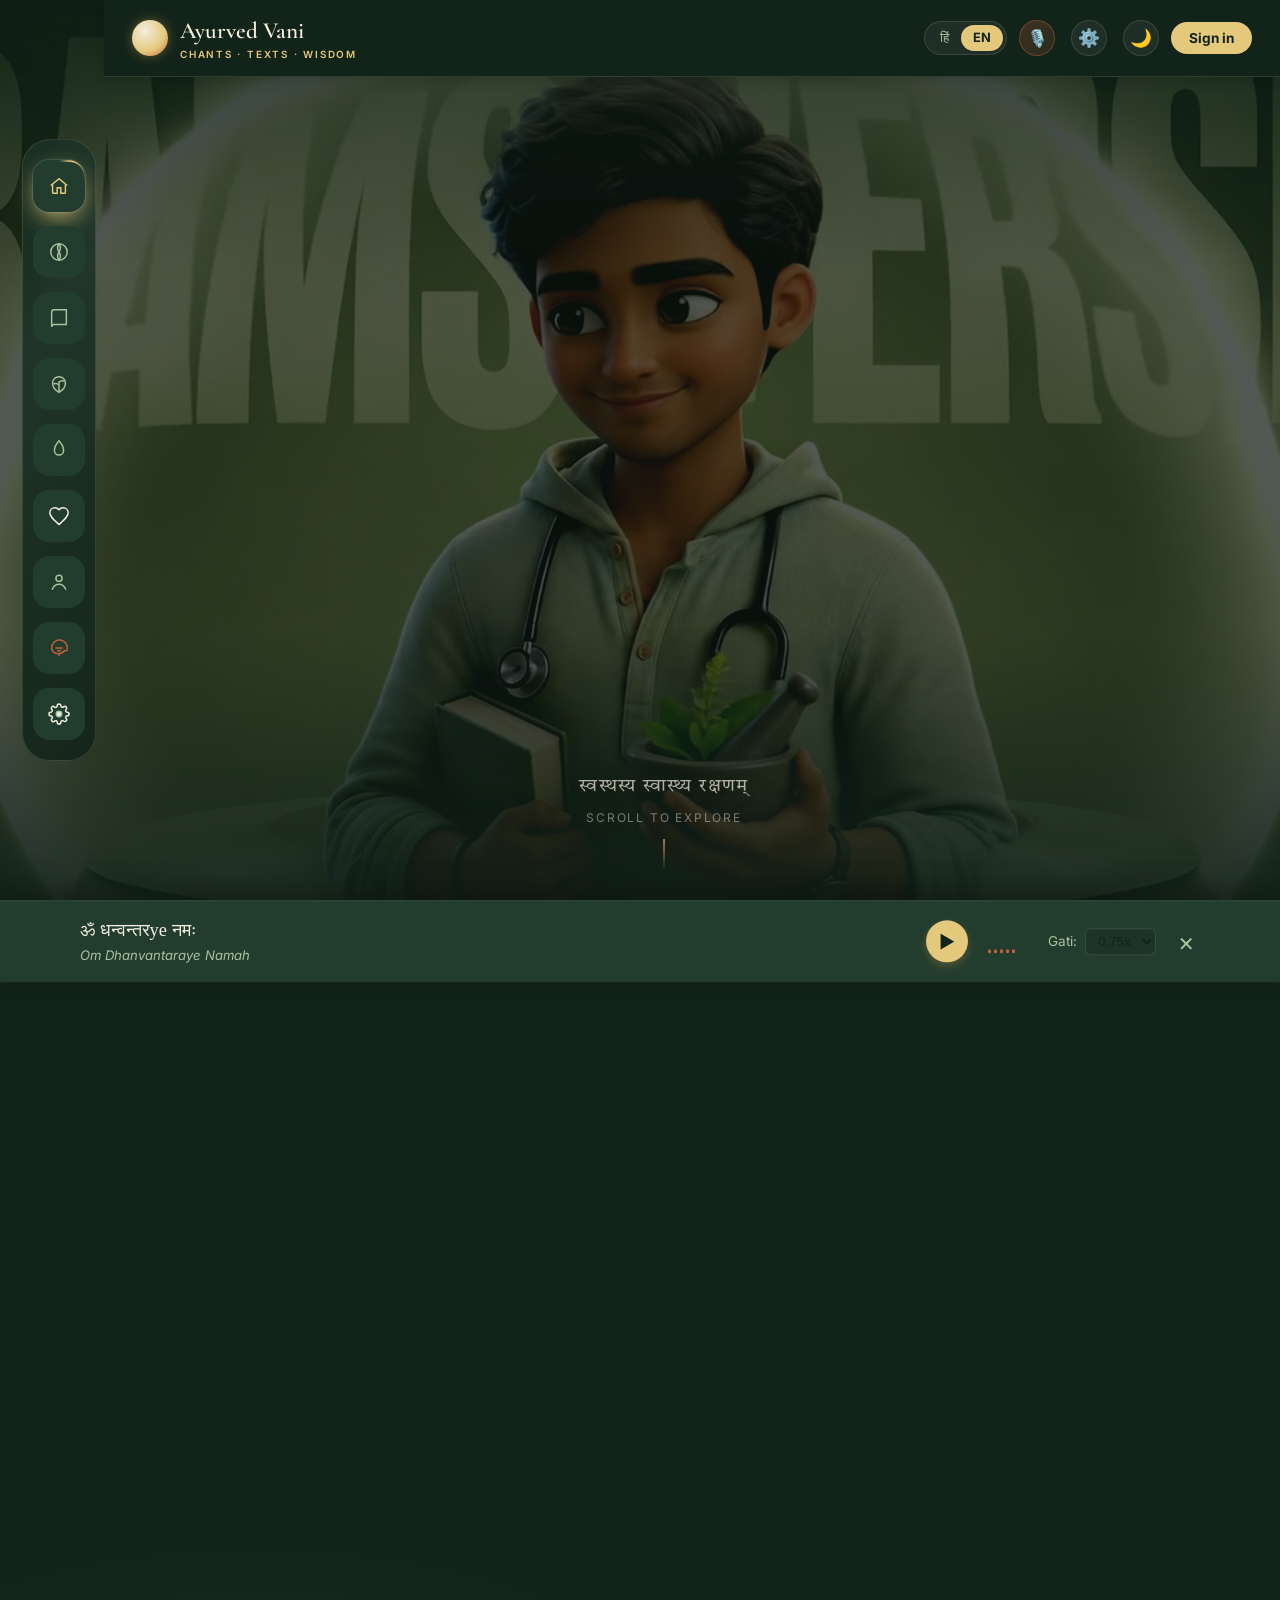
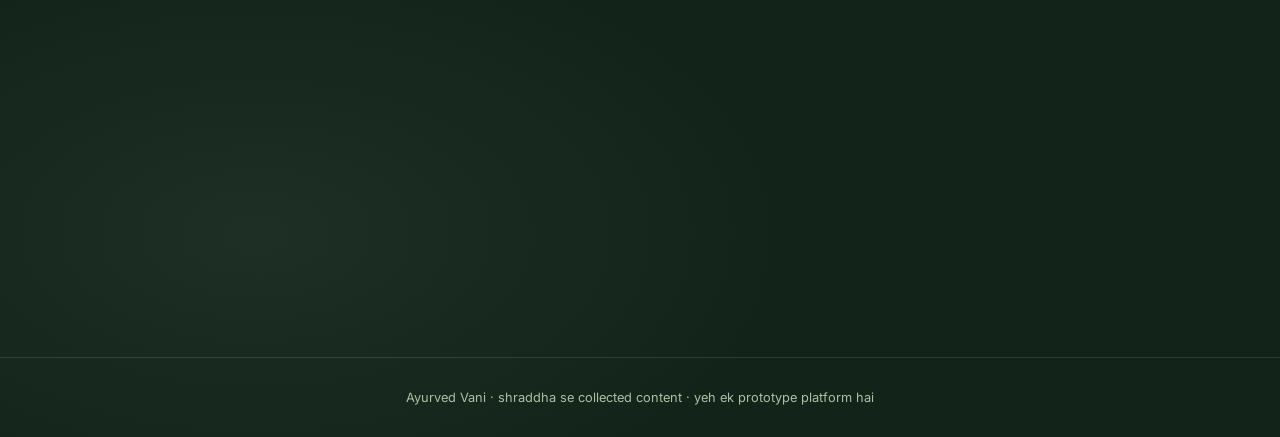
==== index.html @ 20f2101d "fix: bypass Vercel proxy timeout by calling HF Space /recite directly from browser; add empty blob g" ====
<!DOCTYPE html>
<html lang="hi">
<head>
<meta charset="UTF-8">
<meta name="viewport" content="width=device-width, initial-scale=1.0">
<title>आयुर्वेद वाणी | Ayurved Vani</title>
<link rel="manifest" href="/manifest.json">
<meta name="theme-color" content="#0b0f19">
<link rel="apple-touch-icon" href="/icon-192.png">
<link rel="icon" type="image/png" sizes="192x192" href="/icon-192.png">
<link rel="preconnect" href="https://fonts.googleapis.com">
<link href="https://fonts.googleapis.com/css2?family=Cormorant+Garamond:ital,wght@0,400;0,500;0,600;1,400&family=Tiro+Devanagari+Hindi&family=Inter:wght@400;500;600&family=JetBrains+Mono:wght@400;600&family=Fraunces:ital,opsz,wght@0,9..144,400;0,9..144,500;0,9..144,600;0,9..144,700;1,9..144,500&display=swap" rel="stylesheet">
<style>
  /* ---------- Ambient Design System (Forest Dark Mode Default) ---------- */
  :root{
    --ink: #12231a; /* Deep forest pine charcoal */
    --panel: #1c3327; /* Rich dark pine */
    --panel-soft: #223c2e; /* Soft pine panel */
    --gold: #e4c97c; /* Warm brass gold */
    --sage: #a9c2a0; /* Meditative sage grey-green */
    --cream: #f3eedf; /* Warm rice-cream sand */
    --clay: #c1633b; /* Terracotta clay red */
    --line: rgba(243,238,223,0.12); /* Subtle divider line */

    --bg: var(--ink);
    --bg-soft: var(--panel);
    --card: rgba(28, 51, 39, 0.72);
    --card-solid: var(--panel-soft);
    --ink-soft: var(--sage);
    --teal: var(--panel-soft);
    --teal-deep: var(--ink);
    --gold-light: var(--cream);
    --copper: var(--clay);
    --shadow: 0 16px 48px rgba(0,0,0,0.65);
    --glass-bg: rgba(28, 51, 39, 0.5);
    --glass-border: var(--line);
    --accent: var(--clay);
  }

  /* ---------- Serene Light Sand Mode ---------- */
  body.light-mode{
    --ink: #FAF7EE; /* Warm rich sand cream background */
    --panel: #F1ECD9;
    --panel-soft: #E8E2CD;
    --gold: #A37827; /* Antique brass gold accent */
    --sage: #51665D; /* sage grey ink soft */
    --cream: #14241E; /* Deep pine charcoal text */
    --clay: #AB4E34; /* Terracotta copper */
    --line: rgba(163, 120, 39, 0.18);

    --bg: var(--ink);
    --bg-soft: var(--panel);
    --card: rgba(255, 254, 250, 0.88);
    --card-solid: #FFFEFA;
    --ink-soft: var(--sage);
    --teal: #1F4E3D;
    --teal-deep: #0D261E;
    --gold-light: #A37827;
    --copper: #AB4E34;
    --shadow: 0 16px 45px rgba(20,51,42,0.06);
    --glass-bg: rgba(255, 254, 250, 0.75);
    --glass-border: rgba(163, 120, 39, 0.15);
    --accent: var(--clay);
  }

  *{box-sizing:border-box;}
  body, a, button, select, input, textarea, .dock-item, .admin-tab {
    cursor: url("data:image/svg+xml;utf8,<svg xmlns='http://www.w3.org/2000/svg' width='32' height='32' viewBox='0 0 32 32'><path d='M8 16c0 5 4 9 9 9s9-4 9-9H8z' fill='%23e4c97c' stroke='%231c3327' stroke-width='1.5'/><path d='M6 13h22v3H6z' fill='%23c1633b' stroke='%231c3327' stroke-width='1.5'/><path d='M13 25h8v2h-8z' fill='%23c1633b'/><path d='M21 5l-8 11 3 2 8-11z' fill='%23a9c2a0' stroke='%231c3327' stroke-width='1.5'/></svg>") 12 14, auto;
  }
  body{
    margin:0;
    background:
      radial-gradient(1200px 600px at 78% 12%, rgba(228,201,124,0.10), transparent 60%),
      radial-gradient(900px 500px at 20% 90%, rgba(169,194,160,0.08), transparent 60%),
      var(--bg);
    color: var(--cream);
    font-family:'Inter',sans-serif; line-height:1.5;
    transition: background 0.4s ease, color 0.4s ease;
  }
  
  /* Magic reveal cursor trail particles */
  .magic-particle {
    position: fixed;
    pointer-events: none;
    z-index: 99999;
    transform: translate(-50%, -50%);
    animation: magicFade 0.6s cubic-bezier(0.1, 0.8, 0.3, 1) forwards;
  }
  @keyframes magicFade {
    0% {
      transform: translate(-50%, -50%) scale(1) rotate(0deg);
      opacity: 1;
      filter: blur(0px);
    }
    100% {
      transform: translate(calc(-50% + var(--drift-x, 0px)), calc(-50% + var(--drift-y, 0px))) scale(0.1) rotate(180deg);
      opacity: 0;
      filter: blur(1.5px);
    }
  }
  .hin{font-family:'Tiro Devanagari Hindi',sans-serif;}
  .hin-serif{font-family:'Tiro Devanagari Hindi',serif;}
  .hin-calligraphy{font-family:'Tiro Devanagari Hindi',sans-serif; font-weight:normal; letter-spacing:0.02em;}
  .calligraphy-title{font-family:'Cormorant Garamond',serif; letter-spacing:0.04em; text-transform:uppercase;}
  h1,h2,h3,.display{font-family:'Cormorant Garamond',serif; letter-spacing:0.02em;}
  .mono{font-family:'JetBrains Mono',monospace;}
  a{color:inherit; text-decoration:none;}

  /* ============ LEFT DOCK NAV ============ */
  .dock-wrap{
    position:fixed;
    left:0; top:0; bottom:0;
    width:104px;
    display:flex;
    align-items:center;
    z-index:20;
    padding-left:22px;
  }
  .dock{
    display:flex;
    flex-direction:column;
    gap:14px;
    padding:20px 10px;
    background:linear-gradient(180deg, rgba(28,51,39,0.85), rgba(18,35,26,0.85));
    border:1px solid var(--line);
    border-radius:28px;
    backdrop-filter: blur(10px);
    -webkit-backdrop-filter: blur(10px);
  }
  body.light-mode .dock {
    background:linear-gradient(180deg, rgba(241,236,217,0.9), rgba(232,226,205,0.9));
  }
  .dock-item{
    position:relative;
    width:52px;
    height:52px;
    border-radius:16px;
    display:flex;
    align-items:center;
    justify-content:center;
    cursor:pointer;
    transition: transform .35s cubic-bezier(.2,.9,.25,1), width .35s ease;
    transform-origin:left center;
    will-change:transform;
  }
  .dock-item::before{
    content:"";
    position:absolute;
    inset:0;
    border-radius:16px;
    padding:1.5px;
    background: conic-gradient(from var(--angle,0deg), transparent 0%, var(--glow, var(--gold)) 8%, transparent 22%);
    -webkit-mask:
      linear-gradient(#000 0 0) content-box,
      linear-gradient(#000 0 0);
    -webkit-mask-composite: xor;
            mask-composite: exclude;
    opacity:0;
    transition:opacity .3s ease;
    animation: spin 2.6s linear infinite paused;
  }
  .dock-item:hover::before,
  .dock-item.active::before{
    opacity:1;
    animation-play-state:running;
  }
  @keyframes spin{ to { --angle: 360deg; } }
  @property --angle{
    syntax:'<angle>';
    inherits:false;
    initial-value:0deg;
  }

  .dock-item .fill{
    position:absolute; inset:0;
    border-radius:16px;
    background: var(--panel-soft);
    transition: box-shadow .35s ease, background .35s ease;
    z-index:-1;
  }
  .dock-item:hover .fill,
  .dock-item.active .fill{
    background: var(--panel-soft);
    box-shadow: 0 0 0 1px var(--line), 0 8px 24px -6px var(--glow, var(--gold));
  }
  .dock-item svg{
    width:22px; height:22px;
    stroke:var(--sage);
    fill:none;
    stroke-width:1.6;
    transition: stroke .3s ease, transform .3s ease;
    position:relative;
    z-index:1;
  }
  .dock-item:hover svg, .dock-item.active svg{
    stroke:var(--gold);
  }
  .dock-item .tip{
    position:absolute;
    left:70px;
    top:50%;
    transform:translateY(-50%) translateX(-6px);
    background:var(--panel);
    border:1px solid var(--line);
    color:var(--cream);
    font-size:12.5px;
    letter-spacing:.02em;
    padding:6px 12px;
    border-radius:8px;
    white-space:nowrap;
    opacity:0;
    pointer-events:none;
    transition: opacity .25s ease, transform .25s ease;
    font-family:'Inter', sans-serif;
  }
  .dock-item:hover .tip{
    opacity:1;
    transform:translateY(-50%) translateX(0);
  }

  .dock-item{
    transform: scale(var(--scale, 1)) translateX(var(--shift, 0px));
  }
  button{font-family:inherit; cursor:pointer;}

  /* ---------- Preloader Screen ---------- */
  .preloader-overlay {
    position: fixed;
    inset: 0;
    background: #0A0F0D;
    display: flex;
    align-items: center;
    justify-content: center;
    z-index: 9999;
    transition: opacity 0.8s ease-out;
  }
  .preloader-overlay.fade-out {
    opacity: 0;
    pointer-events: none;
  }
  .preloader-content {
    text-align: center;
    color: var(--gold-light);
  }
  .mandala-loader {
    width: 90px;
    height: 90px;
    margin: 0 auto 28px;
    border-radius: 50%;
    border: 2px dashed var(--gold);
    border-top-color: transparent;
    animation: rotateMandala 8s linear infinite;
    position: relative;
    box-shadow: 0 0 25px rgba(197, 152, 65, 0.2);
  }
  .mandala-loader::after {
    content: '';
    position: absolute;
    inset: 12px;
    border-radius: 50%;
    border: 2px dotted var(--copper);
    animation: rotateMandalaReverse 6s linear infinite;
  }
  @keyframes rotateMandala {
    0% { transform: rotate(0deg); }
    100% { transform: rotate(360deg); }
  }
  @keyframes rotateMandalaReverse {
    0% { transform: rotate(360deg); }
    100% { transform: rotate(0deg); }
  }
  .shlok-breathing {
    font-family: 'Noto Serif Devanagari', serif;
    font-size: 1.7rem;
    color: var(--gold-light);
    margin-bottom: 14px;
    animation: breathText 3s ease-in-out infinite;
    text-shadow: 0 0 15px rgba(242, 222, 192, 0.35);
  }
  @keyframes breathText {
    0%, 100% { opacity: 0.35; transform: scale(0.97); }
    50% { opacity: 1; transform: scale(1.03); }
  }
  .preloader-progress {
    font-size: 0.85rem;
    color: var(--ink-soft);
    letter-spacing: 0.08em;
    text-transform: uppercase;
  }

  /* ---------- Header ---------- */
  header{
    position:sticky; top:0; z-index:50;
    background:var(--teal-deep); color:var(--gold-light);
    padding:14px 28px; display:flex; align-items:center; justify-content:space-between;
    box-shadow:0 2px 12px rgba(0,0,0,0.15);
    flex-wrap:wrap; gap:10px;
    border-bottom: 1px solid var(--line);
    backdrop-filter: blur(8px);
    -webkit-backdrop-filter: blur(8px);
    margin-left: 104px;
    transition: margin-left 0.3s ease;
  }
  .logo{display:flex; align-items:center; gap:12px;}
  .logo-mark{
    width:36px; height:36px; border-radius:50%;
    background:radial-gradient(circle at 35% 30%, var(--gold-light), var(--gold) 60%, var(--copper) 100%);
    box-shadow:0 0 12px rgba(197, 152, 65, 0.45);
  }
  .logo-text{font-family:'Cormorant Garamond',serif; font-size:1.45rem; color:#F6EFDD; font-weight:600;}
  .logo-text .sub{display:block; font-size:0.62rem; letter-spacing:0.18em; color:var(--gold); font-family:'Inter',sans-serif; text-transform:uppercase; margin-top:-2px;}
  
  #mainNav{display:none; gap:4px; flex-wrap:wrap;}
  #mainNav button{
    background:transparent; border:none; color:var(--ink-soft); padding:8px 16px;
    border-radius:20px; font-size:0.92rem; font-weight:500; transition:.2s;
  }
  #mainNav button:hover, #mainNav button.active{background:rgba(197, 152, 65, 0.15); color:var(--gold-light);}
  body.light-mode #mainNav button:hover, body.light-mode #mainNav button.active { background: rgba(31, 74, 61, 0.1); color: var(--teal-deep); }
  
  .header-right{display:flex; align-items:center; gap:12px;}
  .lang-toggle{display:flex; background:rgba(255,255,255,0.06); border-radius:20px; padding:3px; border:1px solid var(--line);}
  .lang-toggle button{padding:5px 12px; border-radius:16px; font-size:0.8rem; color:var(--ink-soft); border:none; background:transparent;}
  .lang-toggle button.active{background:var(--gold); color:var(--teal-deep); font-weight:700;}
  
  .theme-btn {
    background: rgba(255,255,255,0.06);
    border: 1px solid var(--line);
    color: var(--gold-light);
    width: 36px;
    height: 36px;
    border-radius: 50%;
    display: flex;
    align-items: center;
    justify-content: center;
    font-size: 1.1rem;
    transition: 0.2s;
  }
  .theme-btn:hover {
    background: rgba(255,255,255,0.12);
    color: #FFF;
  }
  body.light-mode .theme-btn {
    background: rgba(30,43,34,0.06);
    color: var(--teal);
  }
  body.light-mode .theme-btn:hover {
    background: rgba(30,43,34,0.12);
  }
  
  .login-btn{
    background:var(--gold); color:var(--teal-deep); border:none; padding:8px 18px;
    border-radius:20px; font-weight:700; font-size:0.85rem; transition:.2s;
  }
  .login-btn:hover{background:var(--gold-light); transform: translateY(-1px);}

  main{max-width:1120px; margin:0 auto 0 104px; padding:0 24px 80px; position:relative; transition: margin-left 0.3s ease;}
  html{scroll-behavior:smooth;}
  main > section{display:none; opacity:0; transform:translateY(10px); transition:opacity 0.28s ease, transform 0.28s ease;}
  main > section.active{display:block;}
  main > section.active.section-visible{opacity:1; transform:translateY(0);}

  /* ---------- Fixed Full-Page Background Canvas ---------- */
  #bgCanvas {
    position: fixed;
    top: 0;
    left: 0;
    width: 100vw;
    height: 100vh;
    object-fit: cover;
    z-index: -2;
    filter: brightness(0.52) contrast(1.12) saturate(1.05);
    transition: opacity 0.6s ease, filter 0.8s ease;
  }
  #bgCanvas.canvas-b {
    z-index: -3;
  }
  body.light-mode #bgCanvas {
    filter: brightness(0.82) contrast(0.98);
  }
  /* Gradient overlay — dark vignette on top of background */
  #bgGradient {
    position: fixed;
    inset: 0;
    z-index: -1;
    background: linear-gradient(
      to bottom,
      rgba(18, 35, 26, 0.70) 0%,
      rgba(18, 35, 26, 0.45) 30%,
      rgba(18, 35, 26, 0.45) 70%,
      rgba(18, 35, 26, 0.88) 100%
    );
    pointer-events: none;
  }
  /* Legacy heroCanvas inside scroll-track — hidden, replaced by bgCanvas */
  #heroCanvas {
    display: none;
  }
  /* Scroll Track — now a transparent spacer for scroll events only */
  .scroll-track {
    position: relative;
    height: 200vh;
    margin-bottom: 0;
    width: calc(100% + 48px);
    margin-left: -24px;
    overflow: visible;
    pointer-events: none;
  }
  .sticky-container {
    position: sticky;
    top: 0;
    height: calc(100vh - 66px);
    width: 100%;
    display: flex;
    align-items: center;
    justify-content: center;
    overflow: hidden;
    background: transparent;
  }
  body.light-mode #bgGradient {
    background: linear-gradient(
      to bottom,
      rgba(18, 35, 26, 0.45) 0%,
      rgba(18, 35, 26, 0.20) 40%,
      rgba(18, 35, 26, 0.20) 60%,
      rgba(18, 35, 26, 0.55) 100%
    );
  }
  
  .scroll-overlay {
    position: absolute;
    inset: 0;
    display: flex;
    align-items: center;
    justify-content: flex-start;
    padding: 0 8%;
    z-index: 5;
    opacity: 0;
    pointer-events: none;
    transition: opacity 0.5s cubic-bezier(0.25, 1, 0.5, 1), transform 0.6s cubic-bezier(0.25, 1, 0.5, 1);
    transform: translateY(24px);
  }
  .scroll-overlay.active {
    opacity: 1;
    pointer-events: all;
    transform: translateY(0);
  }
  
  .clickable-topic {
    cursor: pointer;
    transition: all 0.2s ease;
  }
  .clickable-topic:hover {
    border-color: var(--gold);
    transform: translateY(-2px);
    box-shadow: var(--shadow);
    background: rgba(185, 134, 46, 0.05);
  }
  
  .overlay-card {
    max-width: 500px;
    background: var(--glass-bg);
    border: 1px solid var(--glass-border);
    backdrop-filter: blur(14px);
    -webkit-backdrop-filter: blur(14px);
    padding: 40px;
    border-radius: 20px;
    box-shadow: var(--shadow);
    color: var(--ink);
  }
  .overlay-card h1 {
    font-size: 2.7rem;
    margin: 8px 0 14px;
    color: var(--gold-light);
    line-height: 1.1;
  }
  body.light-mode .overlay-card h1 {
    color: var(--teal-deep);
  }
  .overlay-card .hindi-line {
    font-family: 'Noto Serif Devanagari', serif;
    font-size: 2.1rem;
    color: var(--copper);
    display: block;
    margin-bottom: 4px;
  }
  .overlay-card p {
    color: var(--ink-soft);
    font-size: 1.02rem;
    line-height: 1.6;
    margin-bottom: 26px;
  }
  .hero-ctas {
    display:flex; gap:12px;
  }

  /* ---------- Ayurvedic Calligraphy Intro Card ---------- */
  .hero-intro-overlay {
    position: absolute;
    inset: 0;
    display: flex;
    align-items: center;
    justify-content: center;
    padding: 24px;
    z-index: 5;
  }
  .hero-intro-card {
    max-width: 600px;
    width: 100%;
    background: var(--glass-bg);
    border: 1px solid var(--line);
    backdrop-filter: blur(20px);
    -webkit-backdrop-filter: blur(20px);
    padding: 45px 30px;
    border-radius: 28px;
    box-shadow: 0 20px 50px rgba(0, 0, 0, 0.45), inset 0 0 20px rgba(212, 175, 55, 0.08), var(--shadow);
    color: var(--ink);
    text-align: center;
    position: relative;
  }
  .hero-intro-card::before {
    content: '';
    position: absolute;
    inset: 8px;
    border: 1px solid rgba(212, 175, 55, 0.28);
    border-radius: 22px;
    pointer-events: none;
  }
  .ornament-divider {
    color: var(--gold);
    font-size: 1.15rem;
    margin: 8px 0;
    letter-spacing: 6px;
    opacity: 0.85;
  }
  
  /* Right Float Overlay Card for Mala */
  #overlay3 {
    justify-content: flex-end;
  }
  .mala-panel {
    width: 100%;
    max-width: 380px;
    background: var(--glass-bg);
    border: 1px solid var(--glass-border);
    backdrop-filter: blur(14px);
    -webkit-backdrop-filter: blur(14px);
    padding: 28px;
    border-radius: 24px;
    box-shadow: var(--shadow);
    display: flex;
    flex-direction: column;
    align-items: center;
  }

  /* ---------- Mala counter (signature element) ---------- */
  .mala-wrap{display:flex; flex-direction:column; align-items:center;}
  .mala-ring{position:relative; width:250px; height:250px; cursor: pointer; transition: transform 0.2s;}
  .mala-ring:active{transform: scale(0.98);}
  .bead{
    position:absolute; width:12px; height:12px; border-radius:50%;
    background:#4A5A4E; top:50%; left:50%;
    box-shadow:inset 0 1px 2px rgba(0,0,0,0.4);
    transform-origin:0 0; transition:background .25s, box-shadow .25s;
  }
  body.light-mode .bead { background: #D8C9A3; }
  .bead.lit{background:var(--gold); box-shadow:0 0 10px 2px rgba(197,152,65,0.75);}
  .bead.guru{width:18px; height:18px; background:var(--copper);}
  
  .mala-center{
    position:absolute; top:50%; left:50%; transform:translate(-50%,-50%);
    text-align:center; width:140px; height: 140px; border-radius: 50%;
    display: flex;
    flex-direction: column;
    align-items: center;
    justify-content: center;
    background: rgba(0,0,0,0.15);
    border: 1px solid var(--line);
    position: relative;
    user-select: none;
  }
  body.light-mode .mala-center { background: rgba(255,255,255,0.25); }
  
  /* Breathing coach visual overlay inside mala center */
  .mala-center::before {
    content: '';
    position: absolute;
    inset: -6px;
    border-radius: 50%;
    border: 1px solid var(--gold);
    opacity: 0.12;
    animation: coachBreath 8s ease-in-out infinite;
    z-index: -1;
  }
  @keyframes coachBreath {
    0%, 100% { transform: scale(1); opacity: 0.12; box-shadow: 0 0 0 0px var(--gold); }
    50% { transform: scale(1.18); opacity: 0.45; box-shadow: 0 0 15px 4px var(--gold); }
  }
  
  .mala-count{font-size:2.4rem; font-weight:700; color:var(--gold-light); line-height: 1.1;}
  body.light-mode .mala-count { color: var(--teal-deep); }
  .mala-label{font-size:0.72rem; color:var(--ink-soft); text-transform:uppercase; letter-spacing:0.1em;}
  .mala-hint{margin-top:14px; font-size:0.85rem; color:var(--ink-soft); text-align:center; max-width: 280px;}
  .mala-reset{margin-top:12px; background:none; border:1px solid var(--line); border-radius:16px; padding:6px 14px; font-size:0.8rem; color:var(--ink-soft); transition: .2s;}
  .mala-reset:hover{background: rgba(255,255,255,0.06); color: var(--ink);}
  body.light-mode .mala-reset:hover { background: rgba(30,43,34,0.06); }

  /* ---------- Home Page Bottom Content ---------- */
  .home-bottom-content {
    max-width: 1072px;
    margin: 0 auto;
    padding-bottom: 40px;
  }

  /* ---------- Sections Header & Toolbars ---------- */
  .section-head{margin:56px 0 24px; display:flex; align-items:baseline; justify-content:space-between; flex-wrap:wrap; gap:10px;}
  .section-head h2{font-size:1.9rem; color:var(--gold-light); margin:0;}
  body.light-mode .section-head h2 { color: var(--teal-deep); }
  .section-head .count{font-family:'JetBrains Mono',monospace; font-size:0.85rem; color:var(--copper);}

  .toolbar{display:flex; gap:10px; flex-wrap:wrap; margin-bottom:22px; align-items:center;}
  .toolbar input[type=text]{
    flex:1; min-width:200px; padding:12px 16px; border-radius:8px; border:1.5px solid var(--line);
    background:var(--card-solid); font-size:0.95rem; color:var(--cream);
  }
  .chip{padding:7px 16px; border-radius:16px; border:1.5px solid var(--line); background:var(--card-solid); font-size:0.82rem; color:var(--ink-soft); transition: .2s;}
  .chip:hover{border-color: var(--gold);}
  .chip.active{background:var(--teal); color:#F6EFDD; border-color:var(--teal);}

  /* ---------- Grid & Cards ---------- */
  .grid{display:grid; grid-template-columns:repeat(auto-fill, minmax(300px,1fr)); gap:20px;}
  .card{
    background:var(--card); border-radius:14px; padding:24px; border:1px solid var(--line);
    box-shadow:var(--shadow); position:relative; display:flex; flex-direction:column; gap:12px;
    transition: transform 0.25s, box-shadow 0.25s;
    backdrop-filter: blur(8px);
    -webkit-backdrop-filter: blur(8px);
  }
  .card:hover{
    transform: translateY(-4px);
    box-shadow: 0 16px 35px rgba(0,0,0,0.3);
  }
  body.light-mode .card:hover { box-shadow: var(--shadow); }
  
  .card .cat{font-size:0.68rem; text-transform:uppercase; letter-spacing:0.1em; color:var(--copper); font-weight:600;}
  .card .sanskrit{font-family:'Noto Serif Devanagari',serif; font-size:1.28rem; color:var(--gold-light); line-height:1.5;}
  body.light-mode .card .sanskrit { color: var(--teal-deep); }
  .card .translit{font-style:italic; color:var(--ink-soft); font-size:0.88rem;}
  .card .meaning{font-size:0.9rem; color:var(--cream); border-top:1px dashed var(--line); padding-top:10px; margin-top:4px;}
  .card .book-title{font-size:1.18rem; font-weight:700; color:var(--gold-light); font-family:'Fraunces',serif;}
  body.light-mode .card .book-title { color: var(--teal-deep); }
  .card .book-meta{font-size:0.78rem; color:var(--copper); font-weight:600;}
  .card .book-desc{font-size:0.88rem; color:var(--ink-soft);}
  
  .btn-primary, .btn-ghost{padding:12px 22px; border-radius:8px; font-weight:600; font-size:0.95rem; border:1.5px solid var(--teal); transition: .2s;}
  .btn-primary{background:var(--teal); color:#F6EFDD; }
  .btn-primary:hover{background:var(--teal-deep); transform: translateY(-1px);}
  .btn-ghost{background:transparent; color:var(--gold-light); border-color: var(--gold);}
  body.light-mode .btn-ghost { color: var(--teal); border-color: var(--teal); }
  .btn-ghost:hover{background:rgba(197,152,65,0.08); transform: translateY(-1px);}

  .fav-btn{
    position:absolute; top:18px; right:18px; background:none; border:none; font-size:1.25rem;
    color:var(--line); transition:.2s; cursor: pointer;
  }
  .fav-btn:hover { transform: scale(1.15); }
  .fav-btn.saved{color:var(--copper);}
  .play-btn{
    background:var(--teal); color:#F6EFDD; border:none; padding:8px 18px; border-radius:16px;
    font-size:0.82rem; font-weight:600; display:inline-flex; align-items:center; gap:6px;
    transition: .2s;
  }
  .play-btn:hover{background:var(--teal-deep); transform: translateY(-1px);}
  .play-btn.playing{background:var(--copper);}
  .tts-note{font-size:0.7rem; color:var(--ink-soft); font-style:italic; margin-top:2px;}

  /* ---------- About ---------- */
  .about-wrap{
    display:flex; gap:36px; align-items:flex-start; background:var(--card); border-radius:18px;
    padding:44px; border:1px solid var(--line); box-shadow:var(--shadow); margin-top:20px; flex-wrap:wrap;
    backdrop-filter: blur(8px);
    -webkit-backdrop-filter: blur(8px);
  }
  .about-avatar{
    width:110px; height:110px; border-radius:50%; flex-shrink:0;
    object-fit: cover;
    box-shadow:0 0 20px rgba(197,152,65,0.35);
  }
  .about-info{flex:1; min-width:240px;}
  .about-info h2{margin:0 0 4px; font-size:1.9rem; color:var(--gold-light);}
  body.light-mode .about-info h2 { color: var(--teal-deep); }
  .about-role{color:var(--copper); font-weight:600; font-size:0.9rem; margin-bottom:16px;}
  .about-bio{color:var(--ink-soft); font-size:0.98rem; line-height:1.7; max-width:560px;}
  .about-insta{
    display:inline-flex; align-items:center; gap:8px; margin-top:20px; padding:10px 22px;
    background:var(--teal); color:#F6EFDD; border-radius:24px; font-weight:600; font-size:0.92rem;
    transition:.2s;
  }
  .about-insta:hover{background:var(--teal-deep); transform: translateY(-1px);}
  .insta-icon{font-size:1.05rem;}
  .empty-state{padding:60px 20px; text-align:center; color:var(--ink-soft);}
  .empty-state .big{font-size:2.4rem; display:block; margin-bottom:8px;}

  /* ---------- Modal ---------- */
  .modal-overlay{
    position:fixed; inset:0; background:rgba(6, 10, 8, 0.7); display:none;
    align-items:center; justify-content:center; z-index:100; padding:20px;
    backdrop-filter: blur(4px);
  }
  .modal-overlay.show{display:flex;}
  .modal{
    background:var(--card-solid); border-radius:16px; padding:32px; width:100%; max-width:400px;
    box-shadow:0 20px 60px rgba(0,0,0,0.55);
    border: 1px solid var(--line);
    position:relative;
  }
  .modal h3{margin-top:0; color:var(--gold-light); font-size: 1.4rem;}
  body.light-mode .modal h3 { color: var(--teal-deep); }
  .modal label{display:block; font-size:0.8rem; color:var(--ink-soft); margin:14px 0 6px; font-weight:600;}
  .modal input{
    width:100%; padding:11px 14px; border-radius:8px; border:1.5px solid var(--line);
    font-size:0.95rem; background: var(--bg-soft); color: var(--ink);
  }
  .modal-actions{display:flex; gap:10px; margin-top:22px;}
  .modal-actions button{flex:1; padding:12px; border-radius:8px; border:none; font-weight:600;}
  .modal-close{position:absolute; top:14px; right:18px; background:none; border:none; font-size:1.3rem; color:var(--ink-soft);}
  .muted-note{font-size:0.75rem; color:var(--ink-soft); margin-top:16px; line-height:1.5;}

  /* ---------- Admin Panel ---------- */
  .admin-tab-bar {
    display: flex; gap: 6px; margin-bottom: 28px;
    background: var(--card); padding: 6px; border-radius: 14px;
    border: 1px solid var(--line);
  }
  .admin-tab {
    flex: 1; padding: 10px 8px; border: none; border-radius: 10px;
    background: transparent; color: var(--ink-soft); font-size: 0.85rem;
    font-weight: 600; cursor: pointer; transition: all 0.2s ease;
    display: flex; align-items: center; justify-content: center; gap: 6px;
  }
  .admin-tab.active {
    background: linear-gradient(135deg, var(--teal), var(--teal-deep));
    color: var(--gold); box-shadow: 0 4px 12px rgba(0,0,0,0.2);
  }
  .admin-tab:hover:not(.active) { background: var(--bg-soft); color: var(--ink); }
  .admin-panel { display: none; }
  .admin-panel.active { display: block; animation: fadeSlideUp 0.3s ease; }
  .admin-form {
    background: var(--card); border-radius: 16px; padding: 28px;
    border: 1px solid var(--line); margin-bottom: 24px;
    box-shadow: 0 4px 20px rgba(0,0,0,0.15);
  }
  .admin-form h3 { margin-top:0; color:var(--gold-light); font-size:1.1rem; }
  body.light-mode .admin-form h3 { color: var(--teal-deep); }
  .admin-form .row { display:grid; grid-template-columns:1fr 1fr; gap:14px; }
  .admin-form label {
    font-size:0.78rem; color:var(--ink-soft); font-weight:600;
    display:block; margin:12px 0 5px; letter-spacing:0.04em; text-transform:uppercase;
  }
  .admin-form input, .admin-form textarea, .admin-form select {
    width:100%; padding:11px 14px; border-radius:10px; border:1.5px solid var(--line);
    font-size:0.9rem; font-family:inherit; background:var(--bg-soft); color:var(--cream);
    transition: border-color 0.2s, box-shadow 0.2s;
  }
  .admin-form input:focus, .admin-form textarea:focus, .admin-form select:focus {
    border-color: var(--gold); outline:none;
    box-shadow: 0 0 0 3px rgba(228,201,124,0.15);
  }
  .admin-form .file-drop {
    border: 2px dashed var(--line); border-radius: 12px; padding: 24px;
    text-align: center; cursor: pointer; transition: all 0.2s;
    color: var(--ink-soft); font-size: 0.88rem; background: rgba(0,0,0,0.04);
  }
  .admin-form .file-drop:hover, .admin-form .file-drop.drag-over {
    border-color: var(--gold); background: rgba(228,201,124,0.06); color: var(--gold);
  }
  .admin-form .file-drop .file-icon { font-size: 2rem; margin-bottom: 8px; }
  .upload-progress {
    height: 4px; background: var(--line); border-radius: 4px; margin-top: 10px; overflow: hidden; display:none;
  }
  .upload-progress-bar {
    height: 100%; width: 0%; background: linear-gradient(90deg, var(--sage), var(--gold));
    border-radius: 4px; transition: width 0.3s ease;
  }
  .admin-list-item {
    display:flex; align-items:center; padding:14px 18px;
    border:1px solid var(--line); border-radius:12px;
    margin-bottom:10px; background:var(--card);
    gap: 12px; transition: box-shadow 0.2s;
  }
  .admin-list-item:hover { box-shadow: 0 4px 16px rgba(0,0,0,0.2); }
  .admin-list-item .item-info { flex: 1; min-width: 0; }
  .admin-list-item .item-title { font-weight: 600; font-size: 0.92rem; color: var(--ink); }
  .admin-list-item .item-meta { font-size: 0.78rem; color: var(--ink-soft); margin-top: 2px; }
  .admin-list-item .item-actions { display:flex; gap:8px; flex-shrink:0; }
  .edit-btn {
    background: rgba(169,194,160,0.15); border: 1px solid var(--sage);
    color: var(--sage); font-size: 0.78rem; font-weight: 600;
    padding: 5px 12px; border-radius: 7px; cursor: pointer; transition: all 0.15s;
  }
  .edit-btn:hover { background: var(--sage); color: var(--teal-deep); }
  .del-btn {
    background: rgba(193,99,59,0.12); border: 1px solid rgba(193,99,59,0.3);
    color: var(--copper); font-size: 0.78rem; font-weight: 600;
    padding: 5px 12px; border-radius: 7px; cursor: pointer; transition: all 0.15s;
  }
  .del-btn:hover { background: var(--copper); color: #fff; }
  .save-btn {
    background: linear-gradient(135deg, var(--teal), var(--teal-deep));
    color: var(--gold); border: none; padding: 12px 26px;
    border-radius: 10px; font-weight: 700; margin-top: 18px;
    cursor: pointer; font-size: 0.92rem; letter-spacing: 0.03em;
    transition: transform 0.2s, box-shadow 0.2s;
    box-shadow: 0 4px 14px rgba(0,0,0,0.25);
  }
  .save-btn:hover { transform: translateY(-2px); box-shadow: 0 8px 20px rgba(0,0,0,0.3); }
  .cancel-btn {
    background: transparent; border: 1.5px solid var(--line);
    color: var(--ink-soft); padding: 12px 20px; border-radius: 10px;
    font-weight: 600; margin-top: 18px; margin-left: 10px;
    cursor: pointer; font-size: 0.88rem; transition: all 0.2s;
  }
  .cancel-btn:hover { border-color: var(--copper); color: var(--copper); }
  .tag-role { font-size:0.7rem; background:var(--gold); color:var(--teal-deep); padding:3px 10px; border-radius:10px; font-weight:700; margin-left:8px; }
  /* Scroll nav advance indicator -- inert now (auto-advance-to-next-page on
     scroll was disabled), forced hidden rather than deleted to avoid touching
     unrelated markup/JS that references these ids. */
  .scroll-next-hint { display: none !important; }
  .scroll-next-hint .hint-label {
    font-size: 0.65rem; letter-spacing: 0.14em; text-transform: uppercase;
    color: rgba(243,238,223,0.55);
  }
  .scroll-next-hint .hint-arrow {
    width: 32px; height: 32px; border-radius: 50%;
    background: rgba(228,201,124,0.18); border: 1px solid rgba(228,201,124,0.35);
    display: flex; align-items: center; justify-content: center;
    color: var(--gold); font-size: 0.9rem;
    animation: scrollBounce 1.4s ease-in-out infinite;
  }
  /* Scroll-reveal motion: replaces the old forced next-page scroll. Cards and
     content gently fade + rise into place as they enter the viewport while
     scrolling down the same page. Respects prefers-reduced-motion. */
  .scroll-reveal {
    opacity: 0;
    transform: translateY(28px);
    transition: opacity 0.7s cubic-bezier(0.16,1,0.3,1), transform 0.7s cubic-bezier(0.16,1,0.3,1);
  }
  .scroll-reveal-in {
    opacity: 1;
    transform: translateY(0);
  }
  @media (prefers-reduced-motion: reduce) {
    .scroll-reveal { opacity: 1; transform: none; transition: none; }
  }
  @keyframes scrollBounce {
    0%, 100% { transform: translateY(0); }
    50% { transform: translateY(5px); }
  }

  .profile-pill{display:flex; align-items:center; gap:8px; background:rgba(197,152,65,0.15); padding:6px 14px; border-radius:20px; font-size:0.85rem; color:var(--gold-light);}
  body.light-mode .profile-pill { background: rgba(31, 74, 61, 0.1); color: var(--teal-deep); }
  
  .toast{
    position:fixed; bottom:24px; left:50%; transform:translateX(-50%);
    background:var(--teal-deep); color:var(--gold-light); padding:12px 22px; border-radius:10px;
    font-size:0.88rem; box-shadow:0 8px 24px rgba(0,0,0,0.45); z-index:2000; opacity:0; transition:.3s;
    border: 1px solid var(--gold);
  }
  .toast.show{opacity:1;}
  footer{text-align:center; padding:30px; color:var(--ink-soft); font-size:0.8rem; border-top:1px solid var(--line);}

  /* ---------- Sticky Bottom Player Bar ---------- */
  .bottom-player-bar {
    position: fixed;
    bottom: 0;
    left: 0;
    right: 0;
    background: var(--card-solid);
    border-top: 1px solid var(--line);
    box-shadow: 0 -8px 30px rgba(0,0,0,0.3);
    padding: 16px 32px;
    z-index: 1000;
    transform: translateY(100%);
    transition: transform 0.4s cubic-bezier(0.16, 1, 0.3, 1);
  }
  .bottom-player-bar.show {
    transform: translateY(0);
  }
  .player-content {
    max-width: 1120px;
    margin: 0 auto;
    display: flex;
    align-items: center;
    justify-content: space-between;
    flex-wrap: wrap;
    gap: 16px;
  }
  .player-info {
    flex: 1;
    min-width: 200px;
  }
  .player-sanskrit {
    font-family: 'Noto Serif Devanagari', serif;
    font-size: 1.15rem;
    color: var(--gold-light);
    margin-bottom: 2px;
  }
  body.light-mode .player-sanskrit {
    color: var(--teal-deep);
  }
  .player-translit {
    font-size: 0.82rem;
    color: var(--ink-soft);
    font-style: italic;
  }
  .player-controls {
    display: flex;
    align-items: center;
    gap: 20px;
  }
  .player-btn-main {
    background: var(--gold);
    color: var(--teal-deep);
    border: none;
    width: 42px;
    height: 42px;
    border-radius: 50%;
    font-size: 1.1rem;
    display: flex;
    align-items: center;
    justify-content: center;
    box-shadow: 0 4px 10px rgba(197, 152, 65, 0.3);
    transition: transform 0.2s;
    cursor: pointer;
  }
  .player-btn-main:hover {
    transform: scale(1.08);
  }
  .player-close-btn {
    background: none;
    border: none;
    font-size: 1.6rem;
    color: var(--ink-soft);
    cursor: pointer;
  }
  .wave-visualizer {
    display: flex;
    align-items: flex-end;
    gap: 3px;
    height: 24px;
    width: 40px;
  }
  .wave-visualizer span {
    width: 3px;
    height: 4px;
    background: var(--copper);
    border-radius: 2px;
    animation: waveBounce 0.8s ease-in-out infinite alternate;
    animation-play-state: paused;
  }
  .wave-visualizer.playing span {
    animation-play-state: running;
  }
  .wave-visualizer span:nth-child(2) { animation-delay: 0.15s; }
  .wave-visualizer span:nth-child(3) { animation-delay: 0.3s; }
  .wave-visualizer span:nth-child(4) { animation-delay: 0.1s; }
  .wave-visualizer span:nth-child(5) { animation-delay: 0.2s; }
  
  @keyframes waveBounce {
    0% { height: 4px; }
    100% { height: 22px; }
  }
  .speed-selector {
    display: flex;
    align-items: center;
    gap: 8px;
    font-size: 0.85rem;
    color: var(--ink-soft);
  }
  .speed-selector select {
    background: var(--bg-soft);
    border: 1px solid var(--line);
    color: var(--ink);
    padding: 4px 8px;
    border-radius: 6px;
  }

  /* ---------- Shloka Search & Recitation Player ---------- */
  .shloka-search-section {
    padding: 52px 28px 40px;
    max-width: 820px;
    margin: 0 auto;
  }
  .shloka-search-section .section-eyebrow {
    font-size: 0.75rem;
    font-weight: 700;
    letter-spacing: 0.18em;
    text-transform: uppercase;
    color: var(--gold);
    margin-bottom: 10px;
  }
  .shloka-search-section h2 {
    font-family: 'Fraunces', serif;
    font-size: 2rem;
    margin: 0 0 6px;
    color: var(--gold-light);
    line-height: 1.2;
  }
  .shloka-search-section .subtitle {
    font-size: 0.9rem;
    color: var(--ink-soft);
    margin-bottom: 28px;
    line-height: 1.5;
  }
  .home-search-wrap {
    position: relative;
    margin-bottom: 0;
  }
  .home-search-input {
    width: 100%;
    padding: 18px 56px 18px 22px;
    border-radius: 14px;
    border: 1.5px solid rgba(228, 201, 124, 0.45);
    background: rgba(28, 51, 39, 0.7);
    color: #f3eedf;
    font-size: 1.05rem;
    font-family: inherit;
    outline: none;
    transition: border-color 0.25s, box-shadow 0.25s, background 0.25s;
    box-shadow: 0 4px 20px rgba(0,0,0,0.25);
    backdrop-filter: blur(12px);
    -webkit-backdrop-filter: blur(12px);
  }
  .home-search-input::placeholder {
    color: rgba(243, 238, 223, 0.55);
  }
  body.light-mode .home-search-input {
    background: rgba(255,254,250,0.88);
    color: #14241E;
    border-color: rgba(163,120,39,0.4);
  }
  body.light-mode .home-search-input::placeholder {
    color: rgba(20,36,30,0.45);
  }
  .home-search-input:focus {
    border-color: var(--gold);
    background: rgba(28, 51, 39, 0.85);
    box-shadow: 0 0 0 3px rgba(228,201,124,0.18), 0 4px 24px rgba(0,0,0,0.2);
  }
  .home-search-icon {
    position: absolute;
    right: 18px;
    top: 50%;
    transform: translateY(-50%);
    font-size: 1.2rem;
    pointer-events: none;
    opacity: 0.5;
  }
  .home-search-dropdown {
    display: none;
    position: absolute;
    left: 0; right: 0;
    top: calc(100% + 8px);
    background: var(--card-solid);
    border: 1px solid var(--line);
    border-radius: 12px;
    box-shadow: 0 12px 40px rgba(0,0,0,0.25);
    z-index: 200;
    overflow: hidden;
    max-height: 280px;
    overflow-y: auto;
  }
  .home-search-dropdown-item {
    padding: 12px 18px;
    cursor: pointer;
    border-bottom: 1px solid var(--line);
    transition: background 0.15s;
    display: flex;
    align-items: center;
    gap: 12px;
  }
  .home-search-dropdown-item:hover { background: rgba(197,152,65,0.08); }
  .home-search-dropdown-item:last-child { border-bottom: none; }
  .home-sdi-icon { font-size: 1.4rem; line-height: 1; }
  .home-sdi-text strong { display: block; font-size: 0.9rem; color: var(--ink); }
  .home-sdi-text span { font-size: 0.75rem; color: var(--ink-soft); }
  .home-sdi-has-audio {
    margin-left: auto;
    font-size: 0.7rem;
    font-weight: 700;
    letter-spacing: 0.08em;
    text-transform: uppercase;
    background: rgba(54,124,89,0.18);
    color: var(--teal);
    padding: 3px 8px;
    border-radius: 20px;
    border: 1px solid rgba(54,124,89,0.3);
    flex-shrink: 0;
  }
  /* Shloka Recitation Player Card */
  .shloka-player-card {
    display: none;
    margin-top: 20px;
    background: var(--card);
    border: 1px solid var(--line);
    border-radius: 16px;
    overflow: hidden;
    animation: fadeSlideUp 0.3s ease;
    backdrop-filter: blur(12px);
  }
  @keyframes fadeSlideUp {
    from { opacity: 0; transform: translateY(12px); }
    to   { opacity: 1; transform: translateY(0); }
  }
  @keyframes spin {
    from { transform: rotate(0deg); }
    to   { transform: rotate(360deg); }
  }
  .spc-header {
    background: linear-gradient(135deg, rgba(197,152,65,0.12), rgba(54,124,89,0.08));
    border-bottom: 1px solid var(--line);
    padding: 18px 22px;
    display: flex;
    align-items: center;
    gap: 14px;
  }
  .spc-icon { font-size: 2rem; line-height: 1; }
  .spc-meta { flex: 1; min-width: 0; }
  .spc-meta .spc-cat {
    font-size: 0.7rem; font-weight: 700; letter-spacing: 0.12em;
    text-transform: uppercase; color: var(--gold); margin-bottom: 4px;
  }
  .spc-meta .spc-sanskrit {
    font-family: 'Noto Serif Devanagari', serif;
    font-size: 1.3rem; color: var(--gold-light); line-height: 1.35;
    margin-bottom: 3px;
  }
  .spc-meta .spc-translit {
    font-size: 0.82rem; color: var(--ink-soft); line-height: 1.4;
  }
  .spc-body { padding: 18px 22px; }
  .spc-meaning {
    font-size: 0.9rem; color: var(--ink-soft); line-height: 1.6;
    margin-bottom: 18px;
    padding: 12px 14px;
    background: rgba(255,255,255,0.02);
    border-radius: 8px;
    border-left: 3px solid var(--gold);
  }
  /* Waveform animation bars */
  .spc-waveform {
    display: flex;
    align-items: center;
    gap: 3px;
    height: 32px;
    margin: 0 0 16px;
  }
  .spc-waveform .bar {
    width: 4px;
    border-radius: 2px;
    background: var(--gold);
    opacity: 0.4;
    transition: height 0.2s ease;
  }
  .spc-waveform.playing .bar {
    opacity: 1;
    animation: waveBarAnim 0.8s ease-in-out infinite alternate;
  }
  .spc-waveform.playing .bar:nth-child(1) { animation-delay: 0s; }
  .spc-waveform.playing .bar:nth-child(2) { animation-delay: 0.1s; }
  .spc-waveform.playing .bar:nth-child(3) { animation-delay: 0.2s; }
  .spc-waveform.playing .bar:nth-child(4) { animation-delay: 0.07s; }
  .spc-waveform.playing .bar:nth-child(5) { animation-delay: 0.15s; }
  .spc-waveform.playing .bar:nth-child(6) { animation-delay: 0.05s; }
  .spc-waveform.playing .bar:nth-child(7) { animation-delay: 0.25s; }
  .spc-waveform.playing .bar:nth-child(8) { animation-delay: 0.18s; }
  .spc-waveform.playing .bar:nth-child(9) { animation-delay: 0.3s; }
  .spc-waveform.playing .bar:nth-child(10) { animation-delay: 0.12s; }
  @keyframes waveBarAnim {
    from { height: 4px; }
    to { height: 28px; }
  }
  .spc-controls {
    display: flex;
    align-items: center;
    gap: 10px;
    flex-wrap: wrap;
  }
  .spc-play-btn {
    display: inline-flex;
    align-items: center;
    gap: 8px;
    padding: 9px 20px;
    border-radius: 20px;
    border: none;
    background: var(--gold);
    color: #111;
    font-weight: 700;
    font-size: 0.85rem;
    cursor: pointer;
    transition: transform 0.15s, box-shadow 0.15s;
    box-shadow: 0 4px 16px rgba(197,152,65,0.35);
  }
  .spc-play-btn:hover { transform: scale(1.04); box-shadow: 0 6px 20px rgba(197,152,65,0.5); }
  .spc-play-btn:active { transform: scale(0.97); }
  .spc-upload-label {
    display: inline-flex;
    align-items: center;
    gap: 6px;
    padding: 8px 16px;
    border-radius: 20px;
    border: 1.5px dashed var(--line);
    font-size: 0.8rem;
    color: var(--ink-soft);
    cursor: pointer;
    transition: border-color 0.2s, color 0.2s;
    background: transparent;
    font-family: inherit;
  }
  .spc-upload-label:hover { border-color: var(--gold); color: var(--gold); }
  .spc-upload-label input { display: none; }
  .spc-timer {
    font-size: 0.8rem;
    color: var(--ink-soft);
    font-family: 'JetBrains Mono', monospace;
    margin-left: auto;
  }
  .spc-audio-badge {
    display: none;
    font-size: 0.72rem;
    font-weight: 700;
    letter-spacing: 0.08em;
    text-transform: uppercase;
    background: rgba(54,124,89,0.2);
    color: #5dba8a;
    padding: 4px 10px;
    border-radius: 20px;
    border: 1px solid rgba(54,124,89,0.35);
  }

  .search-row {
    display: flex;
    gap: 12px;
  }
  .custom-chant-actions {
    display: flex;
    justify-content: space-between;
    align-items: center;
    flex-wrap: wrap;
    gap: 12px;
  }

  @media(max-width:880px){
    /* Layout & Main Containers */
    .dock-wrap { display: none; }
    main { padding: 0 12px 90px; margin-left: 0; }
    header { margin-left: 0 !important; }
    .scroll-track { height: calc(100vh - 60px); width: calc(100% + 24px); margin-left: -12px; }
    .scroll-overlay { padding: 0 12px; justify-content: center; }
    #overlay3 { justify-content: center; }
    .hero-intro-overlay {
      flex-direction: column-reverse !important;
      text-align: center !important;
      padding: 20px 16px !important;
      gap: 20px !important;
      justify-content: center !important;
    }
    .hero-copy {
      text-align: center !important;
      max-width: 100% !important;
    }
    .hero-copy .eyebrow {
      justify-content: center !important;
    }
    .hero-copy .actions {
      justify-content: center !important;
    }
    .ornament {
      width: 50vw !important;
      height: 50vw !important;
    }
    
    /* Typography & Core components */
    .overlay-card { max-width: 100%; padding: 22px 18px; border-radius: 16px; }
    .overlay-card h1 { font-size: 1.8rem; margin: 4px 0 10px; }
    .overlay-card .hindi-line { font-size: 1.45rem; }
    .overlay-card p { font-size: 0.92rem; margin-bottom: 18px; }
    
    /* Mala panel & forms */
    .mala-panel { max-width: 100%; padding: 20px 16px; }
    .admin-form .row{ grid-template-columns: 1fr; }
    .admin-form { padding: 16px; }
    
    /* Cards visual spacing */
    .card { padding: 16px; gap: 8px; border-radius: 12px; }
    .card .sanskrit { font-size: 1.15rem; }
    .card .meaning { font-size: 0.85rem; padding-top: 8px; }
    
    /* Grid gap adjustment */
    .grid { gap: 16px; }
    
    /* Search blocks responsiveness */
    .shloka-search-section { padding: 24px 12px 20px; }
    .shloka-search-section h2 { font-size: 1.45rem; }
    .shloka-search-section .subtitle { font-size: 0.82rem; margin-bottom: 18px; }
    .search-row { flex-direction: column; gap: 8px; }
    .search-row button { width: 100%; text-align: center; }
    
    .custom-chant-actions {
      flex-direction: column;
      align-items: stretch;
      gap: 10px;
    }
    .custom-chant-actions button,
    .custom-chant-actions select,
    .custom-chant-actions label {
      width: 100% !important;
      box-sizing: border-box;
      justify-content: center;
      text-align: center;
    }
    
    /* Table font adjustments */
    table { font-size: 0.85rem !important; }
    table td { padding: 6px 0 !important; }

    /* Sanskrit Text Display Card */
    #localVerseSanskrit { font-size: 1.22rem !important; line-height: 1.5 !important; }

    /* Modals layout optimization */
    .modal { padding: 20px; max-width: 94%; }
    .modal h3 { font-size: 1.2rem; }
    .modal-actions { margin-top: 16px; gap: 8px; }
    
    /* Header optimization for mobile flow */
    header {
      display: grid !important;
      grid-template-columns: 1fr auto !important;
      grid-template-areas: 
        "logo right"
        "navigation navigation" !important;
      padding: 10px 16px !important;
      gap: 10px 0 !important;
    }
    .logo { grid-area: logo; }
    .header-right { grid-area: right; justify-self: end; gap: 8px !important; }
    #mainNav {
      grid-area: navigation;
      display: flex !important;
      gap: 6px !important;
      flex-wrap: nowrap !important;
      overflow-x: auto !important;
      padding-bottom: 2px !important;
      margin: 0 -16px !important;
      padding: 0 16px !important;
      scrollbar-width: none !important;
      -webkit-overflow-scrolling: touch !important;
    }
    #mainNav::-webkit-scrollbar {
      display: none !important;
    }
    #mainNav button {
      flex-shrink: 0 !important;
      padding: 5px 12px !important;
      font-size: 0.8rem !important;
    }
    
    /* Compact Sticky Bottom Player Bar */
    .bottom-player-bar { 
      padding: 8px 12px; 
    }
    .player-content { 
      display: flex !important;
      flex-wrap: nowrap !important;
      justify-content: space-between !important; 
      align-items: center !important; 
      gap: 10px !important;
      text-align: left !important;
    }
    .player-info {
      flex: 1;
      min-width: 0;
    }
    .player-sanskrit {
      font-size: 0.9rem !important;
      white-space: nowrap;
      overflow: hidden;
      text-overflow: ellipsis;
    }
    .player-translit {
      font-size: 0.7rem !important;
      white-space: nowrap;
      overflow: hidden;
      text-overflow: ellipsis;
    }
    .player-controls {
      display: flex !important;
      align-items: center !important;
      gap: 8px !important;
    }
    .player-btn-main {
      width: 32px !important;
      height: 32px !important;
      font-size: 0.85rem !important;
      box-shadow: 0 2px 6px rgba(197, 152, 65, 0.25) !important;
    }
    .wave-visualizer {
      display: none !important;
    }
    .speed-selector {
      font-size: 0.72rem !important;
    }
    .speed-selector label {
      display: none;
    }
    .speed-selector select {
      padding: 2px 4px !important;
      font-size: 0.72rem !important;
      border-radius: 4px !important;
    }
    .player-close-btn {
      font-size: 1.2rem !important;
      padding: 0 4px !important;
    }
  }
</style>
<link rel="stylesheet" href="/dravya_guna_styles.css">
<link rel="stylesheet" href="/dravya_guna_filters_styles.css">
<script defer src="/dravyaguna.js"></script>
</head>
<body>

<!-- Fixed full-page background canvas (scroll-animated) -->
<canvas id="bgCanvas"></canvas>
<!-- Gradient overlay for depth and legibility -->
<div id="bgGradient"></div>

<!-- Ambient Preloader -->
<div class="preloader-overlay" id="preloader">
  <div class="preloader-content">
    <div class="mandala-loader"></div>
    <div class="shlok-breathing">स्वस्थस्य स्वास्थ्य रक्षणम्</div>
    <div class="preloader-progress" id="preloadProgress">Loading sacred visuals... 0%</div>
  </div>
</div>

  <!-- LEFT DOCK NAVIGATION -->
  <nav class="dock-wrap">
    <div class="dock" id="dock">
      <div class="dock-item active" style="--glow:var(--gold)" data-label="Home" data-view="home" onclick="showView('home')">
        <div class="fill"></div>
        <svg viewBox="0 0 24 24"><path d="M3 11.5 12 4l9 7.5"/><path d="M5 10v9a1 1 0 0 0 1 1h4v-6h4v6h4a1 1 0 0 0 1-1v-9"/></svg>
        <span class="tip">Home</span>
      </div>
      <div class="dock-item" style="--glow:var(--sage)" data-label="Shlokas" data-view="chants" onclick="showView('chants')">
        <div class="fill"></div>
        <svg viewBox="0 0 24 24"><path d="M12 3c-2 3-2 6 0 9-2 3-2 6 0 9"/><path d="M12 3c2 3 2 6 0 9 2 3 2 6 0 9"/><circle cx="12" cy="12" r="9"/></svg>
        <span class="tip">Shloka Recitation</span>
      </div>
      <div class="dock-item" style="--glow:var(--copper)" data-label="Samhita" data-view="books" onclick="showView('books')">
        <div class="fill"></div>
        <svg viewBox="0 0 24 24"><path d="M4 5.5A2.5 2.5 0 0 1 6.5 3H20v16H6.5A2.5 2.5 0 0 0 4 21.5"/><path d="M4 5.5v16"/></svg>
        <span class="tip">Books & Samhitas</span>
      </div>
      <div class="dock-item" style="--glow:var(--sage)" data-label="Dravya" data-view="dravyaguna" onclick="showView('dravyaguna')">
        <div class="fill"></div>
        <svg viewBox="0 0 24 24"><path d="M12 21c-4-2-7-6-7-10a7 7 0 0 1 14 0c0 4-3 8-7 10Z"/><path d="M12 21V9"/><path d="M12 13c-2-2-4-2-6-1"/><path d="M12 10c2-2 4-2 6-1"/></svg>
        <span class="tip">Dravya Guna</span>
      </div>
      <div class="dock-item" style="--glow:var(--gold)" data-label="Finder" data-view="gemini-search" onclick="showView('gemini-search')">
        <div class="fill"></div>
        <svg viewBox="0 0 24 24"><path d="M12 2c3 3.5 5 7 5 10.5A5 5 0 0 1 7 12.5C7 9 9 5.5 12 2Z"/></svg>
        <span class="tip">Caraka Finder</span>
      </div>
      <div class="dock-item" style="--glow:var(--sage)" data-label="Favorites" data-view="favorites" onclick="showView('favorites')">
        <div class="fill"></div>
        <svg viewBox="0 0 24 24"><path d="M12 21.35l-1.45-1.32C5.4 15.36 2 12.28 2 8.5 2 5.42 4.42 3 7.5 3c1.74 0 3.41.81 4.5 2.09C13.09 3.81 14.76 3 16.5 3 19.58 3 22 5.42 22 8.5c0 3.78-3.4 6.86-8.55 11.54L12 21.35z" fill="none" stroke="currentColor" stroke-width="1.6"/></svg>
        <span class="tip">Favorites</span>
      </div>
      <div class="dock-item" style="--glow:var(--gold)" data-label="About" data-view="about" onclick="showView('about')">
        <div class="fill"></div>
        <svg viewBox="0 0 24 24"><circle cx="12" cy="8" r="3.4"/><path d="M4.5 20.5c1.5-4 4.2-6 7.5-6s6 2 7.5 6"/></svg>
        <span class="tip">About Us</span>
      </div>
      <!-- Recitation Studio dock button -->
      <div class="dock-item" style="--glow:#c1633b" data-label="Recite" onclick="openRecitationStudio()" title="Sanskrit Recitation Studio">
        <div class="fill"></div>
        <svg viewBox="0 0 24 24" style="stroke:var(--copper); fill:none;">
          <path d="M12 3a9 9 0 0 1 9 9v1a2 2 0 0 1-2 2h-1.26A8 8 0 0 1 4 13.5V12a9 9 0 0 1 9-9z" stroke-width="1.5"/>
          <path d="M8 12h8M10 15h4" stroke-width="1.5"/>
          <path d="M12 21v-3" stroke-width="1.5"/>
        </svg>
        <span class="tip">Sanskrit Studio</span>
      </div>
      <div class="dock-item" style="--glow:var(--gold)" data-label="Admin" data-view="admin" onclick="showView('admin')">
        <div class="fill"></div>
        <svg viewBox="0 0 24 24"><path d="M12 15a3 3 0 1 0 0-6 3 3 0 0 0 0 6Z" fill="currentColor"/><path d="M19.4 15a1.65 1.65 0 0 0 .33 1.82l.06.06a2 2 0 1 1-2.83 2.83l-.06-.06a1.65 1.65 0 0 0-1.82-.33 1.65 1.65 0 0 0-1 1.51V21a2 2 0 0 1-4 0v-.09A1.65 1.65 0 0 0 9 19.4a1.65 1.65 0 0 0-1.82.33l-.06.06a2 2 0 1 1-2.83-2.83l.06-.06a1.65 1.65 0 0 0 .33-1.82 1.65 1.65 0 0 0-1.51-1H3a2 2 0 0 1 0-4h.09A1.65 1.65 0 0 0 4.6 9a1.65 1.65 0 0 0-.33-1.82l-.06-.06a2 2 0 1 1 2.83-2.83l.06.06a1.65 1.65 0 0 0 1.82.33H9a1.65 1.65 0 0 0 1-1.51V3a2 2 0 0 1 4 0v.09a1.65 1.65 0 0 0 1 1.51 1.65 1.65 0 0 0 1.82-.33l.06-.06a2 2 0 1 1 2.83 2.83l-.06.06a1.65 1.65 0 0 0-.33 1.82V9a1.65 1.65 0 0 0 1.51 1H21a2 2 0 0 1 0 4h-.09a1.65 1.65 0 0 0-1.51 1Z" stroke="currentColor" fill="none" stroke-width="1.6"/></svg>
        <span class="tip">Admin Panel</span>
      </div>
    </div>
  </nav>

<header>
  <div class="logo">
    <div class="logo-mark"></div>
    <div class="logo-text">Ayurved Vani<span class="sub">chants · texts · wisdom</span></div>
  </div>
  <nav id="mainNav"></nav>
  <div class="header-right">
    <button class="theme-btn" id="pwaInstallBtn" onclick="triggerPwaInstall()" aria-label="Install App" style="display:none; margin-right: 4px; background:var(--gold); color:var(--teal-deep);" title="Install Ayurvani as an app">
      <span style="font-size:0.85rem; font-weight:600; padding:0 4px;">⬇ Install App</span>
    </button>
    <div class="lang-toggle" id="langToggle">
      <button data-lang="hi">हिं</button>
      <button data-lang="en" class="active">EN</button>
    </div>
    <!-- Recitation Studio quick-launch in header -->
    <button class="theme-btn" id="vagStudioHeaderBtn" onclick="openRecitationStudio()" aria-label="Sanskrit Recitation Studio"
      title="Sanskrit Recitation Studio"
      style="margin-right:4px; background:linear-gradient(135deg,rgba(193,99,59,0.25),rgba(193,99,59,0.12)); border-color:rgba(193,99,59,0.4); font-size:1.05rem;">
      🎙️
    </button>
    <button class="theme-btn" id="serverSettingsBtn" onclick="openServerSettingsModal()" aria-label="Audio Server Settings" style="margin-right: 4px;">
      <span class="theme-icon">⚙️</span>
    </button>
    <button class="theme-btn" id="themeToggleBtn" onclick="toggleTheme()" aria-label="Toggle Theme">
      <span class="theme-icon">🌙</span>
    </button>
    <div id="authArea"></div>
  </div>
</header>

<main>

  <section id="view-home" class="active section-visible">
    
    <!-- Dynamic Hero Container (scroll spacer — canvas is global fixed) -->
    <div class="scroll-track" id="homeScrollTrack">
      <div class="sticky-container">
        <!-- canvas is now a fixed full-page element outside this tree -->
        <!-- PAGE 1: Scroll hint only — pure background -->
        <div id="homePageOne" style="position:absolute; inset:0; z-index:5; display:flex; flex-direction:column; align-items:center; justify-content:flex-end; padding-bottom:40px; pointer-events:none; transition: opacity 0.5s ease;">
          <div style="display:flex; flex-direction:column; align-items:center; gap:8px; animation: fadeSlideUp 1.2s ease-out 0.5s both;">
            <span style="font-family:'Tiro Devanagari Hindi',serif; font-size:1.1rem; color:rgba(243,238,223,0.7); letter-spacing:0.08em;">स्वस्थस्य स्वास्थ्य रक्षणम्</span>
            <span style="font-size:0.75rem; color:rgba(243,238,223,0.45); letter-spacing:0.15em; text-transform:uppercase;">Scroll to explore</span>
            <div style="width:1.5px; height:32px; background:linear-gradient(to bottom, rgba(228,201,124,0.6), transparent); margin-top:4px;"></div>
          </div>
        </div>

        <!-- PAGE 2: Intro copy — fades in at 50%+ scroll -->
        <div id="homePageTwo" style="position:absolute; inset:0; z-index:6; display:flex; align-items:center; padding: 0 min(8vw,80px); opacity:0; transform:translateY(30px); transition: opacity 0.6s cubic-bezier(0.25,1,0.5,1), transform 0.7s cubic-bezier(0.25,1,0.5,1); pointer-events:none;">
          <div style="max-width:640px;">
            <div style="display:flex; align-items:center; gap:10px; color:var(--sage); font-size:13px; letter-spacing:0.14em; text-transform:uppercase; margin-bottom:22px;">
              <span style="width:26px; height:1px; background:var(--sage); display:inline-block;"></span>
              Shloka · Samhita · Sadhana
            </div>
            <h1 style="font-family:'Cormorant Garamond',serif; font-weight:500; font-size:clamp(38px,5.5vw,72px); line-height:1.05; color:#f3eedf; margin:0; text-shadow:0 2px 20px rgba(0,0,0,0.6);">
              The <span style="color:var(--gold); font-family:'Tiro Devanagari Hindi',serif;">वाणी</span><br>of ancient healing
            </h1>
            <p style="font-family:'Cormorant Garamond',serif; font-style:italic; font-size:22px; color:var(--sage); margin:18px 0 0;">read aloud, understood anew</p>
            <p style="margin:20px 0 0; font-size:15.5px; line-height:1.75; color:rgba(243,238,223,0.75); max-width:480px; text-shadow:0 1px 8px rgba(0,0,0,0.5);">
              Search shlokas from the Caraka Samhita, hear them chanted with correct svara, and build a daily practice — all in one calm, considered space.
            </p>
            <div style="margin-top:34px; display:flex; gap:16px; flex-wrap:wrap;">
              <button onclick="showView('chants')" style="background:var(--gold); color:var(--teal-deep); border:none; padding:14px 28px; border-radius:12px; font-weight:700; font-size:14.5px; cursor:pointer; pointer-events:all; transition:transform .25s ease, box-shadow .25s ease;">Begin reading →</button>
              <button onclick="showView('chants')" style="color:#f3eedf; font-size:14.5px; border:1.5px solid rgba(243,238,223,0.35); padding:14px 22px; border-radius:12px; background:rgba(28,51,39,0.45); cursor:pointer; pointer-events:all; backdrop-filter:blur(8px); transition:border-color .25s;">Listen to a shloka</button>
            </div>
          </div>
        </div>

      </div>
    </div>

  </section>

  <section id="view-chants">
    <!-- Home Bottom Content: Shloka Search & Recitation Player -->
    <div class="home-bottom-content" id="homeBottomContent" style="display: block; margin-top: 0; padding-top: 0;">

      <!-- Shloka Search Section -->
      <div class="shloka-search-section">
        <div class="section-eyebrow">🎙️ Shloka Recitation</div>
        <h2>Apna Shloka Dhundein, Sunein</h2>
        <p class="subtitle">Koi bhi shloka search karein — naam, category ya Sanskrit text se. Select karte hi audio recitation automatically chalegi.</p>

        <div class="lang-toggle" style="margin-bottom: 22px; display: inline-flex; width: auto; background: rgba(255,255,255,0.03); border-radius: 20px; padding: 3px; border: 1px solid var(--line);">
          <button id="tabSearchChants" class="active" onclick="switchShlokaTab('search')" style="padding: 6px 18px; border-radius: 16px; font-size: 0.82rem; border: none; background: var(--gold); color: var(--teal-deep); font-weight: 700;">🔍 Search Shlokas</button>
          <button id="tabCustomChants" onclick="switchShlokaTab('custom')" style="padding: 6px 18px; border-radius: 16px; font-size: 0.82rem; border: none; background: transparent; color: var(--ink-soft);">✍️ Custom Recite</button>
        </div>

        <div id="shlokaSearchTabContent">
          <div class="home-search-wrap">
            <input
              type="text"
              id="homeShlokaSearch"
              class="home-search-input"
              placeholder="e.g. Dhanvantari, Om Namah Shivaya, Healing..."
              oninput="homeShlokaSearchFilter()"
              onfocus="homeShlokaSearchFilter()"
              autocomplete="off"
            >
            <span class="home-search-icon">🔍</span>
            <div id="homeShlokaDropdown" class="home-search-dropdown"></div>
          </div>
        </div>

        <div id="shlokaCustomTabContent" style="display:none; flex-direction: column; gap: 14px; background: var(--card); border: 1px solid var(--line); padding: 24px; border-radius: 16px; backdrop-filter: blur(8px); margin-bottom: 14px;">
          <!-- Open full studio button -->
          <div style="text-align:right; margin-bottom:-4px;">
            <button onclick="openRecitationStudio(document.getElementById('customShlokaText').value, document.getElementById('customShlokaMeter').value)" 
              style="background:linear-gradient(135deg,rgba(193,99,59,0.2),rgba(193,99,59,0.08));border:1.5px solid rgba(193,99,59,0.35);color:var(--copper);padding:5px 14px;border-radius:20px;font-size:0.78rem;font-weight:600;cursor:pointer;transition:background 0.2s;" 
              onmouseover="this.style.background='rgba(193,99,59,0.3)'" 
              onmouseout="this.style.background='linear-gradient(135deg,rgba(193,99,59,0.2),rgba(193,99,59,0.08))'">
              🕉 Open Full Recitation Studio
            </button>
          </div>

          <textarea id="customShlokaText" rows="3" placeholder="Sanskrit Shloka likhein ya niche text file (.txt) upload karein..." style="width:100%; padding:12px; border-radius:8px; border:1.5px solid var(--line); background:var(--bg-soft); color:var(--cream); font-family:'Noto Serif Devanagari',serif; font-size:1.15rem; outline:none; transition:border-color 0.25s; resize:vertical;" oninput="updateCustomShlokaPreview()"></textarea>
          
          <div class="custom-chant-actions" style="display:flex; align-items:center; gap:12px; flex-wrap:wrap; justify-content:space-between;">
            <label class="spc-upload-label" style="margin:0; border-style:dashed;">
              📂 Upload Shloka Text File (.txt)
              <input type="file" id="customShlokaFile" accept=".txt" onchange="uploadCustomShlokaTextFile()">
            </label>
            
            <!-- Meter -->
            <div style="display:flex; align-items:center; gap:8px;">
              <label for="customShlokaMeter" style="font-size:0.85rem; color:var(--ink-soft);">Meter:</label>
              <select id="customShlokaMeter" style="padding:6px 12px; border-radius:6px; border:1.5px solid var(--line); background:var(--bg-soft); color:var(--cream); outline:none;">
                <option value="anushtubh">Anushtubh (अनुष्टुभ्)</option>
                <option value="gayatri">Gāyatrī (गायत्री)</option>
                <option value="trishtubh">Trishtubh (त्रिष्टुभ्)</option>
                <option value="jagati">Jagati (जगती)</option>
                <option value="vasantatilaka">Vasantatilaka (वसन्ततिलका)</option>
                <option value="malini">Mālinī (मालिनी)</option>
                <option value="mandakranta">Mandākrāntā (मन्दाक्रान्ता)</option>
                <option value="sragdhara">Sragdharā (स्रग्धರಾ)</option>
                <option value="shardulavikridita">Śārdūlavikrīḍita (ಶಾರ್ದೂಲವಿಕ್ರೀಡಿತ)</option>
                <option value="shikharini">Śikharinī (ಶಿಕರಿಣಿ)</option>
                <option value="jajati">Yayāti/Jajati (ಯಯಾತಿ)</option>
                <option value="upajati">Upajāti (ಉಪಜಾತಿ)</option>
                <option value="rathoddhatah">Rathoddhatā (ರಥೋದ್ಧತಾ)</option>
              </select>
            </div>

            <!-- Speed & Seed controls -->
            <div style="display:flex; align-items:center; gap:12px;">
              <div style="display:flex; align-items:center; gap:6px;">
                <label for="customShlokaSpeed" style="font-size:0.8rem; color:var(--ink-soft);">Speed: <span id="customSpeedVal" style="color:var(--gold); font-weight:600;">0.90x</span></label>
                <input type="range" id="customShlokaSpeed" min="0.70" max="1.10" step="0.05" value="0.90" style="width:70px; accent-color:var(--gold);" oninput="document.getElementById('customSpeedVal').textContent = parseFloat(this.value).toFixed(2) + 'x'">
              </div>
              <div style="display:flex; align-items:center; gap:6px;">
                <label for="customShlokaSeed" style="font-size:0.8rem; color:var(--ink-soft);">Seed:</label>
                <input type="number" id="customShlokaSeed" value="42" min="0" max="999" style="width:50px; padding:4px 6px; border-radius:4px; border:1px solid var(--line); background:var(--bg-soft); color:var(--cream); outline:none;">
              </div>
            </div>

            <!-- Buttons -->
            <div style="display:flex; align-items:center; gap:8px;">
              <button class="spc-play-btn" id="customReciteBtn" onclick="generateCustomAIChant()" style="background:var(--teal); color:#F6EFDD; box-shadow: 0 4px 16px rgba(54,124,89,0.35);">
                🔊 AI Recite
              </button>
              <button class="spc-play-btn" id="customDownloadBtn" onclick="downloadCustomAudio()" style="background:rgba(228,201,124,0.1); border:1.5px solid rgba(228,201,124,0.3); color:var(--gold-light); display:none; padding:8px 14px;">
                📥 Download WAV
              </button>
            </div>
          </div>
          
          <!-- Collapsible Sandhi Analysis details -->
          <details style="border:1px solid var(--line); border-radius:8px; overflow:hidden; margin-top:4px;">
            <summary style="padding:10px 14px; cursor:pointer; font-size:0.8rem; font-weight:600; color:var(--gold); background:rgba(228,201,124,0.04); letter-spacing:0.04em; list-style:none; display:flex; align-items:center; gap:8px; user-select:none;">
              🔬 Sandhi Vicheda Analysis
              <span style="font-size:0.7rem; color:var(--ink-soft); margin-left:auto;">G2P · Visarga · Anusvāra</span>
            </summary>
            <div id="customSandhiPanel" style="padding:12px; font-size:0.82rem; color:var(--sage); background:rgba(255,255,255,0.01);">
              Type text above to see sandhi analysis.
            </div>
          </details>
        </div>


        <!-- Recitation Player Card (shown after selection) -->
        <div class="shloka-player-card" id="shlokaPlayerCard">
          <div class="spc-header">
            <div class="spc-icon">🕉</div>
            <div class="spc-meta">
              <div class="spc-cat" id="spcCat"></div>
              <div class="spc-sanskrit" id="spcSanskrit"></div>
              <div class="spc-translit" id="spcTranslit"></div>
            </div>
            <span class="spc-audio-badge" id="spcAudioBadge">🎵 Audio Ready</span>
          </div>
          <div class="spc-body">
            <div class="spc-meaning" id="spcMeaning"></div>

            <!-- Waveform Bars -->
            <div class="spc-waveform" id="spcWaveform">
              <div class="bar" style="height:8px"></div>
              <div class="bar" style="height:18px"></div>
              <div class="bar" style="height:12px"></div>
              <div class="bar" style="height:24px"></div>
              <div class="bar" style="height:10px"></div>
              <div class="bar" style="height:20px"></div>
              <div class="bar" style="height:6px"></div>
              <div class="bar" style="height:16px"></div>
              <div class="bar" style="height:22px"></div>
              <div class="bar" style="height:14px"></div>
            </div>

            <div class="spc-controls">
              <button class="spc-play-btn" id="spcPlayBtn" onclick="toggleShlokaPlayer()">
                <span id="spcPlayIcon">▶</span>
                <span id="spcPlayLabel">Recitation Sunein</span>
              </button>

              <button class="spc-upload-label" id="spcAiBtn" onclick="generateAIChant()" style="display:none;border:1.5px solid var(--teal);color:#5dba8a;background:rgba(54,124,89,0.08);">
                🤖 AI Chant Generate
              </button>

              <label class="spc-upload-label" title="Upload MP3 recitation for this shloka">
                📂 MP3 Upload karein
                <input type="file" id="spcMp3Upload" accept="audio/*" onchange="uploadShlokaAudio()">
              </label>

              <span class="spc-timer" id="spcTimer">0:00 / 0:00</span>
            </div>
          </div>
        </div>
        
        <!-- Shloka Chanting Practice Studio (Bottom Area) -->
        <div id="homeRecordingStudio" style="display: none; background: rgba(54, 124, 89, 0.04); border: 1px solid rgba(212, 175, 55, 0.2); border-radius: 16px; padding: 20px; margin-top: 16px; backdrop-filter: blur(8px); animation: fadeSlideUp 0.3s ease-out;">
          <div style="font-size: 0.95rem; font-weight: 600; color: var(--gold-light); margin-bottom: 12px; display: flex; align-items: center; justify-content: center; gap: 8px;">
            <span>🎙️</span> Chanting Practice Studio
          </div>
          <p style="font-size:0.8rem; color:var(--ink-soft); margin:0 0 16px 0; text-align:center;">Apne swar mein shloka ka uchcharan record karein, playback karein, aur local library mein save karein.</p>
          <div style="display: flex; align-items: center; justify-content: center; gap: 12px; flex-wrap: wrap;">
            <button id="btnRecord" class="spc-play-btn" onclick="togglePracticeRecording()" style="background: var(--gold); color: var(--teal-deep); font-weight: 700; margin: 0; padding: 8px 18px; border: none; border-radius: 20px;">
              🎙️ Start Practice
            </button>
            
            <div id="recordingTimer" style="display: none; align-items: center; gap: 6px; background: rgba(220, 53, 69, 0.15); color: #ff6b6b; padding: 6px 14px; border-radius: 12px; font-size: 0.85rem; font-family: monospace; border: 1px solid rgba(220, 53, 69, 0.3);">
              <span class="pulse-dot" style="width: 8px; height: 8px; background: #ff6b6b; border-radius: 50%; display: inline-block;"></span>
              <span id="recTime">0:00</span>
            </div>

            <button id="btnPlayRecording" class="btn-ghost" onclick="playPracticeRecording()" style="display: none; padding: 8px 16px; border-radius: 20px; font-size: 0.8rem; border: 1px solid var(--teal); color: var(--teal); background: transparent;">
              ▶ Play My Voice
            </button>
            
            <button id="btnSaveRecording" class="btn-ghost" onclick="savePracticeRecording()" style="display: none; padding: 8px 16px; border-radius: 20px; font-size: 0.8rem; border: 1px solid var(--gold); color: var(--gold-light); background: transparent;">
              💾 Save to Library
            </button>
            
            <button id="btnDownloadRecording" class="btn-ghost" onclick="downloadPracticeRecording()" style="display: none; padding: 8px 16px; border-radius: 20px; font-size: 0.8rem; border: 1px solid var(--line); color: var(--ink-soft); background: transparent;">
              📥 Download MP3
            </button>
          </div>
        </div>
      </div>

      <!-- Aaj ka Chant -->
      <div style="padding: 0 28px 40px; max-width:820px; margin:0 auto;">
        <div class="section-head" style="padding:0 0 16px;">
          <h2>Aaj ka chant</h2>
        </div>
        <div class="grid" id="featuredChant"></div>
      </div>
    </div>

    <!-- Shloka Library Grid -->
    <div style="margin-top: 40px; border-top: 1px solid var(--line); padding-top: 40px;">
      <div class="section-head">
        <h2 class="hin-serif">श्लोक ग्रंथालय · Shloka Library</h2>
        <span class="count mono" id="chantCount"></span>
      </div>
      <div class="toolbar">
        <input type="text" id="chantSearch" placeholder="Chant, devta ya keyword search karein...">
      </div>
      <div class="toolbar" id="chantChips"></div>
      <div class="grid" id="chantGrid"></div>
    </div>
  </section>

  <section id="view-books">
    <div class="section-head">
      <h2 class="hin-serif">ग्रंथ · Books</h2>
      <span class="count mono" id="bookCount"></span>
    </div>
    
    <div class="card" style="display:flex; justify-content:space-between; align-items:center; flex-wrap:wrap; gap:16px; border:1px solid rgba(0, 136, 204, 0.3); background:rgba(0, 136, 204, 0.04); margin-bottom:20px; padding:16px 20px; border-radius:12px;">
      <div style="display:flex; align-items:center; gap:12px; flex:1; min-width:260px;">
        <span style="font-size:1.8rem; line-height:1;">🤖</span>
        <div>
          <h4 style="margin:0 0 4px; color:var(--ink); font-size:0.95rem;">Looking for more Ayurvedic E-Books?</h4>
          <p style="margin:0; font-size:0.82rem; color:var(--ink-soft); line-height:1.4;">Use the official <strong>@ayurbot_bot</strong> on Telegram to instantly search and download BAMS textbooks & reference PDFs.</p>
        </div>
      </div>
      <a href="https://t.me/ayurbot_bot" target="_blank" class="btn-primary" style="background:#0088cc; color:#fff; text-decoration:none; padding:8px 18px; font-size:0.85rem; display:inline-flex; align-items:center; gap:8px; border-radius:20px; border:none; font-weight:600; box-shadow:0 4px 12px rgba(0,136,204,0.25);">
        <svg width="14" height="14" viewBox="0 0 24 24" fill="currentColor" style="vertical-align:middle;"><path d="M12 2C6.48 2 2 6.48 2 12s4.48 10 10 10 10-4.48 10-10S17.52 2 12 2zm4.64 6.8c-.15 1.58-.8 5.42-1.13 7.19-.14.75-.42 1-.68 1.03-.58.05-1.02-.38-1.58-.75-.88-.58-1.38-.94-2.23-1.5-.99-.65-.35-1.01.22-1.59.15-.15 2.71-2.48 2.76-2.69.01-.03.01-.14-.07-.2-.08-.06-.19-.04-.27-.02-.11.02-1.93 1.23-5.46 3.62-.51.35-.98.53-1.39.51-.46-.01-1.34-.26-1.99-.48-.8-.27-1.44-.41-1.39-.87.03-.24.36-.49.99-.75 3.87-1.68 6.45-2.79 7.74-3.32 3.69-1.5 4.45-1.76 4.95-1.77.11 0 .36.03.52.16.13.11.17.26.19.37.02.13.02.26 0 .4z"/></svg>
        <span>Open Telegram Bot</span>
      </a>
    </div>
    
    <div class="toolbar">
      <input type="text" id="bookSearch" placeholder="Book ya author search karein...">
    </div>
    <div class="grid" id="bookGrid"></div>
  </section>

  <section id="view-gemini-search">
    <div class="section-head">
      <h2 class="hin-serif">चरक संहिता खोज · Caraka Samhita Finder</h2>
      <span class="count mono" style="color:var(--gold); text-transform: uppercase; font-weight:700;">Wiki Edition</span>
    </div>
    
    <div class="card" style="margin-bottom: 24px; padding: 28px; border-color: var(--gold);">
      <h3 style="margin-top:0; color:var(--gold-light); font-family:'Fraunces', serif;">Search Classical Treatise</h3>
      <p style="font-size:0.92rem; color:var(--ink-soft); margin-bottom: 22px;">
        Search any verse, chapter, disease, commentary (Tika), or Ayurvedic reference directly inside the comprehensive <strong>Caraka Samhita Online</strong> database.
      </p>
      
      <div class="search-row" style="margin-bottom: 12px;">
        <input type="text" id="carakaSearchInput" placeholder="e.g. Jvara, Agni, Sutrasthana 1.20, Tika commentary..." style="flex:1; padding:12px 16px; border-radius:8px; border:1.5px solid var(--line); background:var(--bg-soft); color:var(--cream); font-size:0.95rem;">
        <button class="btn-primary" onclick="triggerCarakaSearch()" style="padding:12px 24px; white-space:nowrap;">Search Shloka & Tika</button>
      </div>
      <div id="carakaSearchResults" style="display:none;"></div>
      
    </div>

    <div class="card" style="margin-bottom: 24px; padding: 28px; border-color: var(--gold);">
      <h3 style="margin-top:0; color:var(--gold-light); font-family:'Fraunces', serif;">Paste Your Shloka (श्लोक पेस्ट करें)</h3>
      <p style="font-size:0.92rem; color:var(--ink-soft); margin-bottom: 18px;">
        Paste a full or partial shloka (Devanagari) below. Ayurved Vani will find the closest matching verse — Sthana, Chapter, and Verse number — anywhere in the Charak Samhita.
      </p>
      <textarea id="pasteShlokaInput" rows="3" placeholder="यहाँ श्लोक पेस्ट करें... (paste Sanskrit verse text here, full or partial)" style="width:100%; padding:12px 16px; border-radius:8px; border:1.5px solid var(--line); background:var(--bg-soft); color:var(--cream); font-size:1rem; font-family:'Noto Sans Devanagari', sans-serif; resize:vertical; margin-bottom:14px;"></textarea>
      <div style="display:flex; justify-content:flex-end;">
        <button class="btn-primary" onclick="matchPastedShloka()" style="padding:12px 24px; white-space:nowrap; background:var(--gold); color:var(--teal-deep); font-weight:700; border-color:var(--gold);">
          🔎 Find This Shloka's Reference
        </button>
      </div>
      <div id="pasteShlokaMatches" style="display:none; margin-top:18px; border-top:1.5px dashed var(--line); padding-top:16px;"></div>
    </div>

    <div class="card" style="margin-bottom: 24px; padding: 28px; border-color: var(--gold);">
      <h3 style="margin-top:0; color:var(--gold-light); font-family:'Fraunces', serif;">Find Direct Reference (सन्दर्भ खोज)</h3>
      <p style="font-size:0.92rem; color:var(--ink-soft); margin-bottom: 22px;">
        Sthana, Chapter number aur Shloka/Verse number select karke direct reference link open karein.
      </p>
      
      <div style="display:grid; grid-template-columns: repeat(auto-fit, minmax(180px, 1fr)); gap:16px; margin-bottom: 20px;">
        <div>
          <label style="font-size:0.8rem; color:var(--ink-soft); font-weight:600; display:block; margin-bottom:6px;">Sthana (स्थान)</label>
          <select id="carakaSthana" onchange="populateCarakaChapters()" style="width:100%; padding:11px 14px; border-radius:8px; border:1.5px solid var(--line); background:var(--bg-soft); color:var(--cream); font-size:0.95rem; outline:none;">
            <option value="Sutrasthana">Sutra Sthana (सूत्रस्थान)</option>
            <option value="Nidanasthana">Nidan Sthana (निदानस्थान)</option>
            <option value="Vimanasthana">Vimana Sthana (विमानस्थान)</option>
            <option value="Sharirasthana">Sharira Sthana (शारीरिकस्थान)</option>
            <option value="Indriyasthana">Indriya Sthana (इन्द्रियस्थान)</option>
            <option value="Chikitsasthana">Chikitsa Sthana (चिकित्सास्थान)</option>
            <option value="Kalpasthana">Kalpa Sthana (कल्पस्थान)</option>
            <option value="Siddhisthana">Siddhi Sthana (सिद्धिस्थान)</option>
          </select>
        </div>
        <div>
          <label style="font-size:0.8rem; color:var(--ink-soft); font-weight:600; display:block; margin-bottom:6px;">Chapter (अध्याय संख्या)</label>
          <select id="carakaChapter" onchange="updateReferencePreview()" style="width:100%; padding:11px 14px; border-radius:8px; border:1.5px solid var(--line); background:var(--bg-soft); color:var(--cream); font-size:0.95rem; outline:none;">
            <!-- Dynamic options -->
          </select>
        </div>
        <div>
          <label style="font-size:0.8rem; color:var(--ink-soft); font-weight:600; display:block; margin-bottom:6px;">Shloka / Verse (श्लोक संख्या)</label>
          <input type="number" id="carakaShloka" min="1" oninput="updateReferencePreview()" placeholder="e.g. 20 (Optional)" style="width:100%; padding:11px 14px; border-radius:8px; border:1.5px solid var(--line); background:var(--bg-soft); color:var(--cream); font-size:0.95rem; outline:none;">
        </div>
      </div>
      
      <div style="display:flex; justify-content:space-between; align-items:center; flex-wrap:wrap; gap:12px;">
        <span style="font-size:0.82rem; color:var(--ink-soft);">
          Format: <code style="background:rgba(255,255,255,0.05); padding:2px 6px; border-radius:4px;" id="referencePreview">Sutrasthana</code>
        </span>
        <button class="btn-primary" onclick="findCarakaReference()" style="padding:12px 24px; white-space:nowrap; background:var(--gold); color:var(--teal-deep); font-weight:700; border-color:var(--gold);">
          🔍 Find Reference
        </button>
      </div>

      <!-- Reference Result Block -->
      <div id="carakaReferenceResult" style="display:none; margin-top:20px; border-top:1.5px dashed var(--line); padding-top:20px; animation:fadeSlideUp 0.3s ease;">
        <div style="background:var(--bg-soft); border:1px solid var(--line); border-radius:12px; padding:20px;">
          <h4 style="margin:0 0 12px; color:var(--gold-light); font-family:'Fraunces', serif;">Reference Result (सन्दर्भ परिणाम)</h4>
          
          <table style="width:100%; border-collapse:collapse; margin-bottom:16px; font-size:0.92rem;">
            <tr style="border-bottom:1px solid var(--line);">
              <td style="padding:8px 0; color:var(--ink-soft); font-weight:600; width:35%;">Sthana (स्थान)</td>
              <td style="padding:8px 0; color:var(--cream);" id="resSthana">Sutrasthana (सूत्रस्थान)</td>
            </tr>
            <tr style="border-bottom:1px solid var(--line);">
              <td style="padding:8px 0; color:var(--ink-soft); font-weight:600;">Chapter (अध्याय)</td>
              <td style="padding:8px 0; color:var(--cream);" id="resChapter">Chapter 1</td>
            </tr>
            <tr style="border-bottom:1px solid var(--line);">
              <td style="padding:8px 0; color:var(--ink-soft); font-weight:600;">Chapter Name (नाम)</td>
              <td style="padding:8px 0; color:var(--gold-light); font-family:'Noto Serif Devanagari', serif; font-weight:700;" id="resChapterName">Deerghanjiviteeya Adhyaya (दीर्घञ्जीवितीयोऽध्यायः)</td>
            </tr>
            <tr style="border-bottom:1px solid var(--line);">
              <td style="padding:8px 0; color:var(--ink-soft); font-weight:600;">Shloka (श्लोक)</td>
              <td style="padding:8px 0; color:var(--cream);" id="resShloka">-</td>
            </tr>
          </table>

          <!-- Dynamic Verse Detail Card (Loaded from server) -->
          <div id="localVerseCard" style="display:none; margin-top:20px; margin-bottom:20px; background:rgba(255,255,255,0.02); border:1.5px solid var(--gold); border-radius:12px; padding:20px; box-shadow: 0 4px 20px rgba(197, 152, 65, 0.1);">
            
            <!-- Loading State -->
            <div id="verseLoadingState" style="display:none; text-align:center; padding:30px;">
              <div style="display:inline-block; width:36px; height:36px; border:3px solid var(--line); border-top-color:var(--gold); border-radius:50%; animation:spin 0.8s linear infinite;"></div>
              <p style="margin:10px 0 0; color:var(--ink-soft); font-size:0.85rem;">Fetching verse from Charaka Samhita Online...</p>
            </div>
            
            <!-- Verse Content (hidden during loading) -->
            <div id="verseContentArea" style="display:none;">
              <!-- Header with topic and recite button -->
              <div style="display:flex; justify-content:space-between; align-items:center; margin-bottom:14px; border-bottom:1px dashed var(--line); padding-bottom:10px; flex-wrap:wrap; gap:8px;">
                <div>
                  <span id="localVerseRef" style="font-size:0.7rem; font-weight:700; color:var(--gold); text-transform:uppercase; letter-spacing:0.08em;">📖 Classical Verse (मूल श्लोक)</span>
                  <span id="localVerseHeading" style="display:block; font-size:0.82rem; color:var(--copper); font-weight:600; margin-top:2px;"></span>
                </div>
                <button class="play-btn" id="btnReciteLocalVerse" onclick="reciteLocalVerse()" style="font-size:0.78rem; padding:4px 12px; margin:0; border-radius:12px; background:var(--gold); color:var(--teal-deep); font-weight:700;">🔊 AI Recite</button>
              </div>
              
              <!-- Sanskrit Text -->
              <p id="localVerseSanskrit" style="font-family:'Noto Serif Devanagari', serif; font-size:1.4rem; line-height:1.7; text-align:center; color:var(--gold-light); margin:0 0 18px; white-space:pre-line; text-shadow: 0 0 10px rgba(242, 222, 192, 0.2); font-weight:700;"></p>
              
              <!-- Translation -->
              <div style="border-left:3px solid var(--copper); padding-left:12px; margin-bottom:18px;">
                <strong style="font-size:0.82rem; color:var(--ink-soft); display:block; margin-bottom:4px;">📝 Translation (अनुवाद):</strong>
                <p id="localVerseTranslation" style="font-size:0.92rem; color:var(--cream); margin:0; line-height:1.6;"></p>
              </div>
              
              <!-- Tattva Vimarsha (Fundamental Principles) -->
              <div id="tattvaVimarsha" style="display:none; background:rgba(197,152,65,0.04); border:1px solid rgba(197,152,65,0.15); border-radius:8px; padding:16px; margin-bottom:14px;">
                <strong style="font-size:0.82rem; color:var(--gold); display:block; margin-bottom:8px; font-weight:700;">🔑 Tattva Vimarsha (Fundamental Principle):</strong>
                <div id="tattvaContent" style="font-size:0.88rem; color:var(--cream); margin:0; line-height:1.6;"></div>
              </div>
              
              <!-- Vidhi Vimarsha (Applied Inferences) -->
              <div id="vidhiVimarsha" style="display:none; background:rgba(206,106,82,0.04); border:1px solid rgba(206,106,82,0.15); border-radius:8px; padding:16px; margin-bottom:14px;">
                <strong style="font-size:0.82rem; color:var(--copper); display:block; margin-bottom:8px; font-weight:700;">📚 Vidhi Vimarsha (Applied Commentary):</strong>
                <div id="vidhiContent" style="font-size:0.88rem; color:var(--cream); margin:0; line-height:1.6;"></div>
              </div>
              
              <!-- Humanized Explanation -->
              <div style="background:linear-gradient(135deg, rgba(197,152,65,0.06), rgba(206,106,82,0.04)); border:1px solid rgba(197,152,65,0.12); border-radius:8px; padding:16px;">
                <strong style="font-size:0.82rem; color:var(--gold-light); display:block; margin-bottom:8px; font-weight:700;">💡 Easy Explanation (सरल व्याख्या):</strong>
                <p id="localVerseEasy" style="font-size:0.9rem; color:var(--cream); margin:0; line-height:1.7; font-style:italic;"></p>
              </div>
              
              <!-- Source Attribution -->
              <p style="margin:12px 0 0; font-size:0.72rem; color:var(--ink-soft); text-align:right; opacity:0.7;">
                Source: <span id="verseSourceLabel">carakasamhitaonline.com</span> • Deep Research from Tattva & Vidhi Vimarsha
              </p>
            </div>
          </div>
          
          <div style="display:flex; flex-direction:column; gap:10px;">
            <div style="display:flex; gap:10px; width:100%; flex-wrap:wrap;">
              <button class="btn-primary" onclick="openCSO()" style="flex:1; min-width:180px; padding:10px; font-size:0.85rem; background:var(--gold); border-color:var(--gold); color:var(--teal-deep); font-weight:700;">
                🌐 Open on Charaka Online
              </button>
              <button class="btn-primary" onclick="openECaraka()" style="flex:1; min-width:180px; padding:10px; font-size:0.85rem; background:var(--teal); border-color:var(--teal); color:#fff; font-weight:700;">
                🏛️ Open e-Caraka (NIIMH)
              </button>
            </div>
            
            <div style="background:rgba(197,152,65,0.05); border:1px solid rgba(197,152,65,0.15); border-radius:8px; padding:12px; font-size:0.82rem; color:var(--ink-soft); line-height:1.4;">
              <strong>💡 Navigating on e-Caraka (NIIMH) website:</strong><br>
              1. Click "Open e-Caraka (NIIMH)" above to open the reader page.<br>
              2. In the left-side index menu, select the proper Sthana: <strong style="color:var(--gold);" id="instructionSthana">Sutrasthana</strong>.<br>
              3. Click the chapter name: <strong style="color:var(--gold);" id="instructionChapter">1. Deerghanjiviteeya Adhyaya</strong>.<br>
              4. Scroll to view the Sanskrit text and English translations for your requested verse!
            </div>
          </div>
        </div>
      </div>
    </div>
    
    <h3 style="color:var(--gold-light); font-family:'Fraunces', serif; margin-top: 30px;">Quick Search Categories</h3>
    <div class="grid" style="grid-template-columns: repeat(auto-fill, minmax(220px, 1fr)); gap: 16px; margin-top: 14px;">
      <div class="card clickable-topic" onclick="quickCarakaSearch('Sutrasthana')">
        <h4 style="margin: 0 0 6px; color: var(--gold);">Sutrasthana</h4>
        <p style="font-size:0.8rem; color:var(--ink-soft); margin:0;">Core principles and philosophy.</p>
      </div>
      <div class="card clickable-topic" onclick="quickCarakaSearch('Nidanasthana')">
        <h4 style="margin: 0 0 6px; color: var(--gold);">Nidanasthana</h4>
        <p style="font-size:0.8rem; color:var(--ink-soft); margin:0;">Etiology and diagnosis.</p>
      </div>
      <div class="card clickable-topic" onclick="quickCarakaSearch('Vimanasthana')">
        <h4 style="margin: 0 0 6px; color: var(--gold);">Vimanasthana</h4>
        <p style="font-size:0.8rem; color:var(--ink-soft); margin:0;">Specific factors & pathology.</p>
      </div>
      <div class="card clickable-topic" onclick="quickCarakaSearch('Chikitsasthana')">
        <h4 style="margin: 0 0 6px; color: var(--gold);">Chikitsasthana</h4>
        <p style="font-size:0.8rem; color:var(--ink-soft); margin:0;">Therapeutics and treatment.</p>
      </div>
      <div class="card clickable-topic" onclick="quickCarakaSearch('Jvara')">
        <h4 style="margin: 0 0 6px; color: var(--gold);">Jvara (Fever)</h4>
        <p style="font-size:0.8rem; color:var(--ink-soft); margin:0;">Fever diagnostics and therapies.</p>
      </div>
      <div class="card clickable-topic" onclick="quickCarakaSearch('Agni')">
        <h4 style="margin: 0 0 6px; color: var(--gold);">Agni (Digestive Fire)</h4>
        <p style="font-size:0.8rem; color:var(--ink-soft); margin:0;">Metabolism and digestion.</p>
      </div>
      <div class="card clickable-topic" onclick="quickCarakaSearch('Rasayana')">
        <h4 style="margin: 0 0 6px; color: var(--gold);">Rasayana</h4>
        <p style="font-size:0.8rem; color:var(--ink-soft); margin:0;">Rejuvenation and longevity.</p>
      </div>
      <div class="card clickable-topic" onclick="quickCarakaSearch('Vajikarana')">
        <h4 style="margin: 0 0 6px; color: var(--gold);">Vajikarana</h4>
        <p style="font-size:0.8rem; color:var(--ink-soft); margin:0;">Aphrodisiac formulations.</p>
      </div>
    </div>
  </section>

  <section id="view-dravyaguna">
    <div class="section-head"><h2>Dravya Guna (द्रव्यगुण)</h2><span class="count" id="dravyaCount">27 plants</span></div>
    <p style="font-size:0.92rem; color:var(--ink-soft); margin-bottom:20px;">
      Materia medica encyclopedia with plant identification photos. Browse 27 medicinal plants with smart filtering by Dosha, Rasa, Virya, and Plant Family — sourced from handwritten Dravyaguna study notes.
    </p>

    <div id="dravyagunaListView">
      <!-- Search Box -->
      <div class="search-row" style="margin-bottom:18px;">
        <input type="text" id="dravyagunaSearchInput" placeholder="🔍 Search by plant name, Sanskrit, or botanical name... e.g. Chandan, चन्दन, Santalum" style="flex:1; padding:12px 16px; border-radius:8px; border:1.5px solid var(--line); background:var(--bg-soft); color:var(--cream); font-size:0.95rem;">
      </div>

      <!-- Advanced Filters -->
      <div id="dravyagunaFiltersContainer"></div>

      <!-- Results Info -->
      <div id="dravyagunaResultsInfo"></div>

      <!-- Plant Grid -->
      <div id="dravyagunaGrid" style="display:grid; grid-template-columns:repeat(auto-fill, minmax(180px,1fr)); gap:16px; padding:8px 0;"></div>
    </div>

    <div id="dravyagunaDetailView" style="display:none;">
      <div id="dravyagunaDetailContent"></div>
    </div>
  </section>

  <section id="view-favorites">
    <div class="section-head"><h2>Mere Favorites</h2></div>
    <div id="favContent"></div>
  </section>

  <section id="view-about">
    <div class="about-wrap">
      <img src="ayur/about-me.jpg" alt="Vikas Kajla" class="about-avatar">
      <div class="about-info">
        <h2>Vikas Kajla</h2>
        <div class="about-role">BAMS Student · All India Institute of Ayurveda (AIIA), Goa</div>
        <p class="about-bio">Namaste 🙏 Main Vikas Kajla, BAMS (Bachelor of Ayurvedic Medicine and Surgery) kar raha hoon All India Institute of Ayurveda se. Ayurved Vani mera ek chhota sa prayaas hai — Ayurveda ke mantra, shlok aur classical granthon ko sabke liye ek jagah, saral bhasha mein pahunchane ka.</p>
        <a class="about-insta" href="https://www.instagram.com/cinematicvaidya" target="_blank" rel="noopener noreferrer">
          <span class="insta-icon">📸</span> @cinematicvaidya
        </a>
        <p style="margin-top:18px; font-size:0.82rem;"><a href="/privacy-policy.html" target="_blank" style="color:var(--gold);">Privacy Policy</a></p>
      </div>
    </div>
  </section>

  <section id="view-admin">
    <!-- Admin Lock Screen (Protected Access) -->
    <div id="adminLockScreen" style="display: block; max-width: 440px; margin: 50px auto; padding: 32px; background: var(--card); border: 1.5px solid var(--gold); border-radius: 16px; box-shadow: var(--shadow); backdrop-filter: blur(8px); text-align: center; animation: fadeSlideUp 0.4s ease;">
      <div style="font-size: 3.2rem; margin-bottom: 16px;">🔐</div>
      <h3 style="margin-top:0; color:var(--gold-light); font-size:1.45rem; font-family:'Cormorant Garamond',serif; letter-spacing: 0.02em;">Admin Verification Required</h3>
      <p style="font-size:0.86rem; color:var(--ink-soft); margin-bottom: 24px; line-height: 1.55;">
        Sanskrit shlokas and books can only be added, updated, or deleted by authorized administrators. Please verify your credentials.
      </p>
      
      <div style="text-align: left; display: flex; flex-direction: column; gap: 14px;">
        <div>
          <label style="font-size:0.75rem; font-weight:600; color:var(--ink-soft); text-transform: uppercase; display:block; margin-bottom:6px; letter-spacing:0.04em;">Username</label>
          <input type="text" id="adminUsernameInput" placeholder="e.g. admin" style="width:100%; padding:11px 14px; border-radius:10px; border:1.5px solid var(--line); background:var(--bg-soft); color:var(--cream); font-size:0.95rem; outline:none;">
        </div>
        <div>
          <label style="font-size:0.75rem; font-weight:600; color:var(--ink-soft); text-transform: uppercase; display:block; margin-bottom:6px; letter-spacing:0.04em;">Password</label>
          <input type="password" id="adminPasswordInput" placeholder="Enter admin password" style="width:100%; padding:11px 14px; border-radius:10px; border:1.5px solid var(--line); background:var(--bg-soft); color:var(--cream); font-size:0.95rem; outline:none;" onkeydown="if(event.key==='Enter') verifyAdminCredentials()">
        </div>
        <button class="save-btn" onclick="verifyAdminCredentials()" style="width:100%; margin-top:8px; padding:12px; font-weight:700;">
          🔓 Unlock Admin Panel
        </button>
      </div>
    </div>

    <!-- Admin Content Area (Hidden by default, shown only if verified) -->
    <div id="adminContentArea" style="display: none;">
      <div class="section-head">
        <h2>Admin Panel <span class="tag-role">ADMIN</span></h2>
        <div style="display:flex; align-items:center; gap:8px; margin-left: auto;">
          <p style="color:var(--ink-soft); font-size:0.9rem; margin:0;">Manage shlokas, books and site content</p>
          <button class="del-btn" onclick="lockAdminPanel()" style="padding: 5px 12px; border-radius: 7px; margin-left: 8px;">🔒 Lock Panel</button>
        </div>
      </div>

    <!-- Admin Tab Navigation -->
    <div class="admin-tab-bar">
      <button class="admin-tab active" id="tab-shlokas" onclick="switchAdminTab('shlokas')">
        <span>🕉️</span> Shlokas
      </button>
      <button class="admin-tab" id="tab-books" onclick="switchAdminTab('books')">
        <span>📚</span> Books & PDFs
      </button>
      <button class="admin-tab" id="tab-settings" onclick="switchAdminTab('settings')">
        <span>⚙️</span> Settings
      </button>
    </div>

    <!-- ===== SHLOKAS PANEL ===== -->
    <div class="admin-panel active" id="panel-shlokas">
      <div class="admin-form">
        <div style="display:flex; align-items:center; justify-content:space-between; flex-wrap:wrap; gap:12px; margin-bottom:20px;">
          <h3 id="chantFormTitle" style="margin:0;">✨ Add New Shloka</h3>
          <span id="chantEditBadge" style="display:none; background:rgba(228,201,124,0.15); color:var(--gold); font-size:0.78rem; padding:4px 12px; border-radius:20px; border:1px solid rgba(228,201,124,0.3);">Editing Mode</span>
        </div>
        <input type="hidden" id="af-edit-id">
        <div class="row">
          <div><label>Sanskrit Text</label><input id="af-sanskrit" placeholder="ॐ ..."></div>
          <div><label>Transliteration</label><input id="af-translit" placeholder="Om ..."></div>
        </div>
        <div class="row">
          <div><label>Category</label><input id="af-cat" placeholder="Healing / Deity / Peace"></div>
          <div><label>Meaning (Hindi/English)</label><input id="af-meaning" placeholder="Meaning..."></div>
        </div>
        <label>Audio URL <span style="font-weight:400; text-transform:none;">(external MP3 link, optional)</span></label>
        <input id="af-audio" placeholder="https://example.com/mantra.mp3">
        <label style="margin-top:14px;">Or Upload MP3 File</label>
        <div class="file-drop" id="audioDropZone" onclick="document.getElementById('af-audio-file').click()" ondragover="event.preventDefault(); this.classList.add('drag-over')" ondragleave="this.classList.remove('drag-over')" ondrop="handleAudioDrop(event)">
          <div class="file-icon">🎵</div>
          <div id="audioDropLabel">Click or drag MP3 / audio file here</div>
        </div>
        <input type="file" id="af-audio-file" accept="audio/*" style="display:none" onchange="handleAudioFileSelect(this)">
        <div class="upload-progress" id="audioUploadProgress"><div class="upload-progress-bar" id="audioProgressBar"></div></div>
        <div style="margin-top:18px; display:flex; gap:0; flex-wrap:wrap;">
          <button class="save-btn" id="chantSaveBtn" onclick="addChant()">💾 Save Shloka</button>
          <button class="cancel-btn" id="chantCancelBtn" style="display:none" onclick="resetChantForm()">✕ Cancel Edit</button>
        </div>
      </div>
      <div style="display:flex; align-items:center; justify-content:space-between; margin-bottom:14px;">
        <h3 style="margin:0; font-family:'Cormorant Garamond',serif; font-size:1.15rem; color:var(--gold-light);">All Shlokas</h3>
        <span id="chantCountBadge" style="font-size:0.78rem; color:var(--ink-soft);"></span>
      </div>
      <div id="adminChantList"></div>
    </div>

    <!-- ===== BOOKS & PDFs PANEL ===== -->
    <div class="admin-panel" id="panel-books">
      <div class="admin-form">
        <div style="display:flex; align-items:center; justify-content:space-between; flex-wrap:wrap; gap:12px; margin-bottom:20px;">
          <h3 id="bookFormTitle" style="margin:0;">📖 Add New Book</h3>
          <span id="bookEditBadge" style="display:none; background:rgba(228,201,124,0.15); color:var(--gold); font-size:0.78rem; padding:4px 12px; border-radius:20px; border:1px solid rgba(228,201,124,0.3);">Editing Mode</span>
        </div>
        <input type="hidden" id="bf-edit-id">
        <div class="row">
          <div><label>Title (Devanagari)</label><input id="bf-title-hi" placeholder="चरक संहिता"></div>
          <div><label>Title (English)</label><input id="bf-title-en" placeholder="Charak Samhita"></div>
        </div>
        <div class="row">
          <div><label>Author / Era</label><input id="bf-author" placeholder="Acharya Charak · ~400 BCE"></div>
          <div><label>Category</label><input id="bf-cat" placeholder="Foundational text"></div>
        </div>
        <div class="row" style="margin-top:4px;">
          <div>
            <label>BAMS Proff Year</label>
            <select id="bf-proff" onchange="toggleAdminSubjectSelector()">
              <option value="1st Proff">1st Proff</option>
              <option value="2nd Proff" selected>2nd Proff</option>
              <option value="3rd Proff">3rd Proff</option>
            </select>
          </div>
          <div id="adminSubjectField">
            <label>Subject (for 2nd Proff)</label>
            <select id="bf-subject">
              <option value="Charak Samhita">Charak Samhita (Purvardha)</option>
              <option value="Dravyaguna">Dravyaguna</option>
              <option value="Rasashastra & Bhaishajya">Rasashastra & Bhaishajya</option>
              <option value="Roga Nidan">Roga Nidan</option>
              <option value="Agada Tantra">Agada Tantra</option>
              <option value="Swasthavritta & Yoga">Swasthavritta & Yoga</option>
            </select>
          </div>
        </div>

        <!-- Cover Image Upload -->
        <label style="margin-top:14px;">Cover Image</label>
        <div class="file-drop" id="coverDropZone" onclick="document.getElementById('bf-cover-file').click()" ondragover="event.preventDefault(); this.classList.add('drag-over')" ondragleave="this.classList.remove('drag-over')" ondrop="handleCoverDrop(event)">
          <div class="file-icon">🖼️</div>
          <div id="coverDropLabel">Click or drag JPG/PNG cover image here</div>
        </div>
        <input type="file" id="bf-cover-file" accept="image/*" style="display:none" onchange="handleCoverFileSelect(this)">
        <img id="coverPreview" style="display:none; max-height:80px; border-radius:8px; margin-top:10px; border:1px solid var(--line);">

        <!-- PDF Upload -->
        <label style="margin-top:14px;">PDF File Upload</label>
        <div class="file-drop" id="pdfDropZone" onclick="document.getElementById('bf-file').click()" ondragover="event.preventDefault(); this.classList.add('drag-over')" ondragleave="this.classList.remove('drag-over')" ondrop="handlePdfDrop(event)">
          <div class="file-icon">📄</div>
          <div id="pdfDropLabel">Click or drag PDF file here</div>
        </div>
        <input type="file" id="bf-file" accept="application/pdf" style="display:none" onchange="handlePdfFileSelect(this)">
        <div class="upload-progress" id="pdfUploadProgress"><div class="upload-progress-bar" id="pdfProgressBar"></div></div>

        <label style="margin-top:14px;">Or PDF External URL</label>
        <input id="bf-pdf" placeholder="https://example.com/book.pdf">

        <label>Description</label>
        <textarea id="bf-desc" rows="2" placeholder="Short description of the book..."></textarea>
        <div style="margin-top:0; display:flex; gap:0; flex-wrap:wrap;">
          <button class="save-btn" id="bookSaveBtn" onclick="addBook()">💾 Save Book</button>
          <button class="cancel-btn" id="bookCancelBtn" style="display:none" onclick="resetBookForm()">✕ Cancel Edit</button>
        </div>
      </div>
      <div style="display:flex; align-items:center; justify-content:space-between; margin-bottom:14px;">
        <h3 style="margin:0; font-family:'Cormorant Garamond',serif; font-size:1.15rem; color:var(--gold-light);">All Books</h3>
        <span id="bookCountBadge" style="font-size:0.78rem; color:var(--ink-soft);"></span>
      </div>
      <div id="adminBookList"></div>
    </div>

    <!-- ===== SETTINGS PANEL ===== -->
    <div class="admin-panel" id="panel-settings">
      <div class="admin-form">
        <h3>🌐 Site Settings</h3>
        <div class="row">
          <div>
            <label>Default Language</label>
            <select id="settings-lang" onchange="setLang(this.value)">
              <option value="en">English</option>
              <option value="hi">Hindi (हिंदी)</option>
            </select>
          </div>
          <div>
            <label>Background Animation Speed</label>
            <select id="settings-fps" onchange="setBgFps(parseInt(this.value))">
              <option value="6">6 fps — Slow / Meditative</option>
              <option value="12">12 fps — Balanced</option>
              <option value="24">24 fps — Cinematic (24fps)</option>
              <option value="30">30 fps — Fast</option>
              <option value="60" selected>60 fps — Ultra Smooth (60fps)</option>
            </select>
          </div>
        </div>
        <div class="row" style="margin-top:4px;">
          <div>
            <label>Audio Server URL</label>
            <input id="settings-server-url" placeholder="https://major-jobs-design.loca.lt">
          </div>
          <div>
            <label>Gradient Overlay Intensity</label>
            <select id="settings-overlay" onchange="setOverlayIntensity(this.value)">
              <option value="light">Light — More Visible BG</option>
              <option value="medium" selected>Medium — Balanced</option>
              <option value="dark">Dark — Better Readability</option>
            </select>
          </div>
        </div>
        <button class="save-btn" onclick="saveAdminSettings()">💾 Save Settings</button>
      </div>

      <div class="admin-form">
        <h3>🗑️ Data Management</h3>
        <p style="color:var(--ink-soft); font-size:0.88rem; margin-bottom:16px;">These actions are irreversible. Use with caution.</p>
        <div style="display:flex; gap:12px; flex-wrap:wrap;">
          <button class="del-btn" style="padding:10px 18px; font-size:0.85rem;" onclick="if(confirm('Export all data as JSON?')) exportAllData()">📤 Export All Data</button>
          <button class="del-btn" style="padding:10px 18px; font-size:0.85rem;" onclick="if(confirm('This will delete ALL shlokas and books. Are you sure?')) clearAllContent()">🗑️ Clear All Content</button>
        </div>
      </div>
    </div> <!-- #adminContentArea -->

  </section>

</main>

<!-- Scroll-to-next-section hint indicator -->
<div class="scroll-next-hint" id="scrollNextHint">
  <div class="hint-label" id="scrollNextLabel">Next</div>
  <div class="hint-arrow">↓</div>
</div>

<!-- Sticky Bottom Player Bar -->
<div class="bottom-player-bar" id="bottomPlayerBar">
  <div class="player-content">
    <div class="player-info">
      <div class="player-sanskrit" id="pb-sanskrit">ॐ धन्वन्तरye नमः</div>
      <div class="player-translit" id="pb-translit">Om Dhanvantaraye Namah</div>
      <div class="player-scansion" id="pb-scansion" style="font-size: 11px; opacity: 0.85; color: #e0aa3e; margin-top: 3px; font-family: monospace; display: none;"></div>
    </div>
    <div class="player-controls">
      <button class="player-btn-main" id="pb-play-btn" onclick="togglePlayerPlay()">⏸</button>
      <div class="wave-visualizer" id="pb-wave">
        <span></span><span></span><span></span><span></span><span></span>
      </div>
      <div class="speed-selector">
        <label for="pb-speed">Gati:</label>
        <select id="pb-speed" onchange="changePlayerSpeed(this.value)">
          <option value="0.5">0.5x</option>
          <option value="0.75" selected>0.75x</option>
          <option value="1.0">1.0x</option>
          <option value="1.25">1.25x</option>
        </select>
      </div>
    </div>
    <button class="player-close-btn" onclick="stopPlayback()">×</button>
  </div>
</div>

<footer>Ayurved Vani · shraddha se collected content · yeh ek prototype platform hai</footer>

<!-- Server Settings Modal -->
<div class="modal-overlay" id="serverSettingsModal">
  <div class="modal" style="max-height: 90vh; overflow-y: auto;">
    <button class="modal-close" onclick="closeServerSettingsModal()">×</button>
    <h3>🎙️ Vagdhenu Speech Server Settings</h3>
    
    <label for="inputServerUrl">Vāgdhenu AI Speech Server URL</label>
    <input type="text" id="inputServerUrl" placeholder="e.g., http://localhost:5001 or https://xxxx.loca.lt" style="margin-bottom:12px;">
    
    <div style="font-size:0.75rem; color:var(--ink-soft); line-height:1.4; margin-top:12px;">
      <p style="margin: 0 0 6px 0;"><strong>Kaise connect karein:</strong></p>
      <ul style="margin:0; padding-left:16px; margin-bottom:8px;">
        <li><strong>Local Server:</strong> Apne local system pe start karein: <code>python vagdhenu/scripts/server.py</code></li>
        <li><strong>Server URL:</strong> Default URL <code>http://localhost:5001</code> check karein or correct URL specify karein.</li>
      </ul>
    </div>
    
    <div class="modal-actions">
      <button style="background:var(--teal); color:#F6EFDD;" onclick="saveServerSettings()">Save Settings</button>
    </div>
  </div>
</div>

<!-- Login Modal -->
<div class="modal-overlay" id="loginModal">
  <div class="modal">
    <button class="modal-close" onclick="closeModal()">×</button>
    <h3>Sign in karein</h3>
    <label>Aapka naam</label>
    <input type="text" id="loginName" placeholder="e.g. Priya Sharma">
    <div class="modal-actions">
      <button style="background:var(--teal); color:#F6EFDD;" onclick="doLogin()">Sign in</button>
    </div>
    <div class="muted-note">Note: yeh ek demo login hai (naam-based), favorites hamesha browser local storage mein saved rehte hain.</div>
  </div>
</div>

<!-- PDF Viewer Modal (Prevents popup blocking and Content-Security-Policy errors) -->
<div class="modal-overlay" id="pdfViewerModal" style="z-index: 3000;">
  <div class="modal" style="max-width: 92%; width: 1000px; height: 85vh; padding: 0; display: flex; flex-direction: column; overflow: hidden; background: var(--bg-soft); border: 1.5px solid var(--gold);">
    <div style="display:flex; justify-content:space-between; align-items:center; padding:16px 24px; border-bottom:1px solid var(--line); background: rgba(0,0,0,0.15);">
      <h3 id="pdfViewerTitle" style="margin:0; font-family:'Cormorant Garamond',serif; color:var(--gold-light); font-size:1.3rem;">Read Book</h3>
      <button class="modal-close" onclick="closePdfViewerModal()" style="position:static; font-size:1.6rem; cursor:pointer; color:var(--ink-soft); background:none; border:none; padding: 0 4px;">×</button>
    </div>
    <div style="flex:1; width:100%; height:100%; position:relative; background: #2a2a2a;">
      <iframe id="pdfViewerIframe" style="width:100%; height:100%; border:none; background: #fff;" src=""></iframe>
    </div>
  </div>
</div>

<div class="toast" id="toast"></div>

<script>
// ---------- Storage API Polyfill (Allows running in standard browsers) ----------
if (!window.storage) {
  window.storage = {
    get: async function(key, isGlobal) {
      const val = localStorage.getItem(key);
      return val ? { value: val } : null;
    },
    set: async function(key, value, isGlobal) {
      localStorage.setItem(key, value);
      return true;
    }
  };
}

const NAV_ITEMS = [
  {id:'home', hi:'होम', en:'Home'},
  {id:'chants', hi:'श्लोक वाचन', en:'Shloka Recitation'},
  {id:'books', hi:'ग्रंथ', en:'Books'},
  {id:'gemini-search', hi:'चरक खोज', en:'Caraka Finder'},
  {id:'dravyaguna', hi:'द्रव्यगुण', en:'Dravya Guna'},
  {id:'favorites', hi:'पसंदीदा', en:'Favorites'},
  {id:'about', hi:'हमारे बारे में', en:'About Us'},
  {id:'admin', hi:'एडमिन', en:'Admin'},
];

let state = {
  lang: 'en',
  profile: null,
  favorites: {chants:[], books:[]},
  chants: [],
  books: [],
  malaCount: 0,
  nowPlaying: null,
};
let currentAudio = null;
let images = [];
let playbackRate = 0.75;
let audioCtx = null;

const DEFAULT_CHANTS = [
  {id:'c1', cat:'Deity · Healing', sanskrit:'ॐ धन्वन्तरये नमः', translit:'Om Dhanvantaraye Namah', meaning:'Bhagwan Dhanvantari (Ayurveda ke devta) ko naman — rog-nivaran aur swasthya ke liye.', audioUrl:''},
  {id:'c2', cat:'Healing', sanskrit:'ॐ त्र्यम्बकं यजामहे सुगन्धिं पुष्टिवर्धनम् । उर्वारुकमिव बन्धनान् मृत्योर्मुक्षीय मामृतात् ॥', translit:'Om Tryambakam Yajamahe...', meaning:'Mahamrityunjaya mantra — dirghayu, swasthya aur bhay se mukti ki prarthana.', audioUrl:''},
  {id:'c3', cat:'Wisdom', sanskrit:'ॐ भूर्भुवः स्वः तत्सवितुर्वरेण्यं भर्गो देवस्य धीमहि धियो यो नः प्रचोदयात्', translit:'Om Bhur Bhuvah Swah...', meaning:'Gayatri mantra — buddhi aur prakash ke liye prarthana, healing aur clarity dono mein sahayak.', audioUrl:''},
  {id:'c4', cat:'Herb · Tulsi', sanskrit:'महाप्रसाद जननी सर्व सौभाग्यवर्धिनी । आधि व्याधि हरा नित्यं तुलसी त्वं नमोऽस्तु ते ॥', translit:'Mahaprasada Janani...', meaning:'Tulsi (holy basil) ki stuti — rog aur mansik peeda ko dur karne wali maani jaati hai.', audioUrl:''},
  {id:'c5', cat:'Shanti', sanskrit:'ॐ सर्वे भवन्तु सुखिनः सर्वे सन्तु निरामयाः । सर्वे भद्राणि पश्यन्तु मा कश्चिद्duःखभाग्भवेत् ॥', translit:'Om Sarve Bhavantu Sukhinah...', meaning:'Sabke sukh, swasthya aur mangal ki saamuhik prarthana — Ayurveda ki bhawna ka saar.', audioUrl:''},
  {id:'c6', cat:'Wisdom · Subhashita', sanskrit:'आरोग्यं भास्करादिच्छेत् द्रविणं हुतवाहनात् ।', translit:'Arogyam Bhaskaradicchhet...', meaning:'Swasthya Surya se, dhan Agni se maango — ek prachin subhashita jo Ayurveda ke prakriti-sambandh ko darshata hai.', audioUrl:''},
];

const DEFAULT_BOOKS = [
  {id:'b1', titleHi:'चरक संहिता', titleEn:'Charak Samhita', author:'Acharya Charak · ~400 BCE', cat:'Foundational text', proff:'2nd Proff', subject:'Charak Samhita', pdfUrl:'', desc:'Ayurveda ka sabse pramukh grantha, jisme internal medicine (Kaya Chikitsa), rog-nidaan aur chikitsa siddhant vistar se varnit hain.'},
  {id:'b2', titleHi:'सुश्रुत संहिता', titleEn:'Sushruta Samhita', author:'Acharya Sushruta · ~600 BCE', cat:'Surgery text', proff:'3rd Proff', subject:'', pdfUrl:'', desc:'Shalya chikitsa (surgery) par kendrit granth — plastic surgery jaisi ancient techniques ka varnan bhi ismein milta hai.'},
  {id:'b3', titleHi:'अष्टांग हृदयम्', titleEn:'Ashtanga Hridayam', author:'Vagbhata · ~7th century CE', cat:'Compilation', proff:'1st Proff', subject:'', pdfUrl:'', desc:'Charak aur Sushruta dono ke gyaan ko sankshep mein prastut karta hai — Ayurveda ke aath angon ka sarvangeen vivaran.'},
  {id:'b4', titleHi:'भावप्रकाश', titleEn:'Bhavaprakasha', author:'Bhavamishra · 16th century CE', cat:'Materia medica', proff:'2nd Proff', subject:'Dravyaguna', pdfUrl:'', desc:'Aushadhiyon (herbs, minerals) ka vistrit varnan — dravyaguna shastra ka mahatvapurn granth.'},
  {id:'b5', titleHi:'माधव निदानम्', titleEn:'Madhava Nidanam', author:'Madhavakara · ~7th century CE', cat:'Diagnosis text', proff:'2nd Proff', subject:'Roga Nidan', pdfUrl:'', desc:'Rog-nidaan (diagnosis) par kendrit — lakshan aur karan ke aadhar par rogon ka vargikaran.'},
  {id:'b6', titleHi:'शारंगधर संहिता', titleEn:'Sharangdhara Samhita', author:'Sharangdhara · 13th century CE', cat:'Pharmacology', proff:'2nd Proff', subject:'Rasashastra & Bhaishajya', pdfUrl:'', desc:'Aushadhi nirman vidhi (pharmaceutical processes) aur nadi-pariksha (pulse diagnosis) ka vivaran.'},
  {id:'b7', titleHi:'भैषज्य रत्नावली', titleEn:'Bhaishajya Ratnavali', author:'Govinda Das Sen · 18th century CE', cat:'Ayurvedic Pharmaceutics', proff:'2nd Proff', subject:'Rasashastra & Bhaishajya', pdfUrl:'', desc:'Bhaishajya Kalpana ka vistrit granth, jismein vibhinn rogon ke liye aushadhi nirmaan aur yogon ka varnan hai.'},
  {id:'b8', titleHi:'द्रव्यगुण विज्ञान', titleEn:'Dravyaguna Vijnana', author:'Acharya Priyavrat Sharma', cat:'Pharmacology Text', proff:'2nd Proff', subject:'Dravyaguna', pdfUrl:'', desc:'Dravyaguna shastra ka aadhunik evam pramanik pathyapustak, jisme herbs ka shastriya aur vaigyanik vishleshan hai.'},
  {id:'b9', titleHi:'अगद तंत्र', titleEn:'Agada Tantra', author:'Dr. Dilip Kumar Goswami', cat:'Toxicology Text', proff:'2nd Proff', subject:'Agada Tantra', pdfUrl:'', desc:'Vish-vigyan (Toxicology) aur forensic medicine ke prachin evam aadhunik siddhanton ka sangrah.'},
  {id:'b10', titleHi:'स्वस्थवृत्त सुधा', titleEn:'Swasthavritta Sudha', author:'Dr. Kashinath Samagandi', cat:'Preventive Medicine', proff:'2nd Proff', subject:'Swasthavritta & Yoga', pdfUrl:'', desc:'Dinacharya, Ritucharya, sadvritta aur yogasanon dwara swasthya raksha ke niyamon ka varnan.'},
];

// ---------- Storage helpers ----------
async function loadContent(){
  // Fetch chants from global backend API
  try {
    const resp = await fetch('/api/chants');
    if (resp.ok) {
      state.chants = await resp.json();
      await window.storage.set('ayurved-chants-data', JSON.stringify(state.chants), true);
    } else {
      throw new Error('API load fail');
    }
  } catch (err) {
    console.warn("Global load chants failed, fallback to local storage:", err);
    try {
      const c = await window.storage.get('ayurved-chants-data', true);
      state.chants = c ? JSON.parse(c.value) : DEFAULT_CHANTS;
    } catch (e) {
      state.chants = DEFAULT_CHANTS;
    }
  }

  // Fetch books from global backend API
  try {
    const resp = await fetch('/api/books');
    if (resp.ok) {
      state.books = await resp.json();
      await window.storage.set('ayurved-books-data', JSON.stringify(state.books), true);
    } else {
      throw new Error('API load fail');
    }
  } catch (err) {
    console.warn("Global load books failed, fallback to local storage:", err);
    try {
      const b = await window.storage.get('ayurved-books-data', true);
      state.books = b ? JSON.parse(b.value) : DEFAULT_BOOKS;
    } catch (e) {
      state.books = DEFAULT_BOOKS;
    }
  }

  try{
    const p = await window.storage.get('ayurved-profile', false);
    state.profile = p ? JSON.parse(p.value) : null;
  }catch(e){ state.profile = null; }

  try{
    const f = await window.storage.get('ayurved-favorites', false);
    state.favorites = f ? JSON.parse(f.value) : {chants:[], books:[]};
  }catch(e){ state.favorites = {chants:[], books:[]}; }

  try{
    const m = await window.storage.get('ayurved-mala', false);
    state.malaCount = m ? JSON.parse(m.value) : 0;
  }catch(e){ state.malaCount = 0; }
}

async function saveChants(){
  try {
    await window.storage.set('ayurved-chants-data', JSON.stringify(state.chants), true);
  } catch(e) {
    console.warn('Local save failed:', e);
  }

  if (state.profile && state.profile.isAdmin) {
    try {
      const resp = await fetch('/api/chants', {
        method: 'POST',
        headers: {
          'Content-Type': 'application/json',
          'x-admin-token': (state.profile && state.profile.adminToken) || ''
        },
        body: JSON.stringify(state.chants)
      });
      if (!resp.ok) throw new Error('Global sync failed: ' + resp.status);
    } catch (e) {
      console.error('Global save fail:', e);
      showToast('Global sync failed. Local save updated.');
    }
  }
}

async function saveBooks(){
  try {
    await window.storage.set('ayurved-books-data', JSON.stringify(state.books), true);
  } catch(e) {
    console.warn('Local save failed:', e);
  }

  if (state.profile && state.profile.isAdmin) {
    try {
      const resp = await fetch('/api/books', {
        method: 'POST',
        headers: {
          'Content-Type': 'application/json',
          'x-admin-token': (state.profile && state.profile.adminToken) || ''
        },
        body: JSON.stringify(state.books)
      });
      if (!resp.ok) throw new Error('Global sync failed: ' + resp.status);
    } catch (e) {
      console.error('Global save fail:', e);
      showToast('Global sync failed. Local save updated.');
    }
  }
}

async function saveProfile(){ try{ await window.storage.set('ayurved-profile', JSON.stringify(state.profile), false); }catch(e){} }
async function saveFavorites(){ try{ await window.storage.set('ayurved-favorites', JSON.stringify(state.favorites), false); }catch(e){} }
async function saveMala(){ try{ await window.storage.set('ayurved-mala', JSON.stringify(state.malaCount), false); }catch(e){} }

function showToast(msg){
  const t = document.getElementById('toast');
  t.textContent = msg; t.classList.add('show');
  setTimeout(()=>t.classList.remove('show'), 2200);
}

// ---------- Synthesized Audio Engine (Web Audio API) ----------
function getAudioContext() {
  if (!audioCtx) {
    audioCtx = new (window.AudioContext || window.webkitAudioContext)();
  }
  if (audioCtx.state === 'suspended') {
    audioCtx.resume();
  }
  return audioCtx;
}

// Woody bead tick sound
function playBeadClickSound() {
  try {
    const ctx = getAudioContext();
    const now = ctx.currentTime;
    
    const filter = ctx.createBiquadFilter();
    filter.type = 'lowpass';
    filter.frequency.setValueAtTime(1200, now);
    filter.Q.value = 2;
    
    const osc = ctx.createOscillator();
    const gain = ctx.createGain();
    
    osc.type = 'sine';
    osc.frequency.setValueAtTime(450, now);
    osc.frequency.exponentialRampToValueAtTime(150, now + 0.05);
    
    gain.gain.setValueAtTime(0.25, now);
    gain.gain.exponentialRampToValueAtTime(0.001, now + 0.06);
    
    osc.connect(gain);
    gain.connect(filter);
    filter.connect(ctx.destination);
    
    osc.start(now);
    osc.stop(now + 0.08);
  } catch (e) {
    console.warn("Audio Context sound blocked or error", e);
  }
}

// Soothing, deep singing bowl / temple bell
function playTempleBellSound() {
  try {
    const ctx = getAudioContext();
    const now = ctx.currentTime;
    
    const fundFreq = 168; // Soothing deep note
    const partials = [1.0, 1.48, 2.0, 2.58, 3.0, 3.75, 4.15]; 
    const decays = [4.2, 3.2, 2.2, 1.8, 1.3, 0.9, 0.6];
    const gains = [0.35, 0.22, 0.12, 0.08, 0.06, 0.04, 0.02];
    
    const masterGain = ctx.createGain();
    masterGain.gain.setValueAtTime(0.55, now);
    masterGain.gain.exponentialRampToValueAtTime(0.001, now + 4.5); 
    masterGain.connect(ctx.destination);
    
    partials.forEach((mult, i) => {
      const osc = ctx.createOscillator();
      const pGain = ctx.createGain();
      
      osc.type = 'sine';
      osc.frequency.setValueAtTime(fundFreq * mult, now);
      
      // Vibrato for singing bowl wobble
      const lfo = ctx.createOscillator();
      const lfoGain = ctx.createGain();
      lfo.frequency.value = 4.2 + (i * 0.25);
      lfoGain.gain.value = 1.3;
      
      lfo.connect(lfoGain);
      lfoGain.connect(osc.frequency);
      
      pGain.gain.setValueAtTime(gains[i], now);
      pGain.gain.exponentialRampToValueAtTime(0.001, now + decays[i]);
      
      osc.connect(pGain);
      pGain.connect(masterGain);
      
      lfo.start(now);
      osc.start(now);
      
      lfo.stop(now + decays[i] + 0.5);
      osc.stop(now + decays[i] + 0.5);
    });
  } catch (e) {
    console.warn("Temple bell blocked or error", e);
  }
}

// ---------- Theme Switcher ----------
async function initTheme() {
  const storedTheme = await window.storage.get('ayurved-theme', false);
  const theme = storedTheme ? storedTheme.value : 'dark';
  if (theme === 'light') {
    document.body.classList.add('light-mode');
    document.getElementById('themeToggleBtn').querySelector('.theme-icon').textContent = '☀️';
  } else {
    document.body.classList.remove('light-mode');
    document.getElementById('themeToggleBtn').querySelector('.theme-icon').textContent = '🌙';
  }
}

async function toggleTheme() {
  const isLight = document.body.classList.toggle('light-mode');
  const btn = document.getElementById('themeToggleBtn');
  btn.querySelector('.theme-icon').textContent = isLight ? '☀️' : '🌙';
  await window.storage.set('ayurved-theme', isLight ? 'light' : 'dark', false);
  
  if (document.getElementById('view-home').classList.contains('active')) {
    handleScroll();
  }
}

// ---------- Visual Background Preloader (Fixed Full-Page Canvas) ----------
const TOTAL_FRAMES = 192;
let frames = [];
let lastRenderedFrame = -1;

// Dual canvas for smooth crossfade
let canvasA = null, ctxA = null;
let canvasB = null, ctxB = null;
let activeCanvas = 'A'; // which canvas is on top
let crossfadeRafId = null;

function initCanvases() {
  canvasA = document.getElementById('bgCanvas');
  if (!canvasA) return;
  canvasA.style.zIndex = '-2';
  canvasA.style.opacity = '1';

  // Create second canvas for crossfade
  canvasB = document.createElement('canvas');
  canvasB.id = 'bgCanvasB';
  canvasB.style.cssText = `
    position: fixed; top: 0; left: 0;
    width: 100vw; height: 100vh;
    object-fit: cover; z-index: -3;
    opacity: 0;
    filter: brightness(0.52) contrast(1.12) saturate(1.05);
    pointer-events: none;
    transition: opacity 0.6s ease;
  `;
  document.body.insertBefore(canvasB, canvasA.nextSibling);

  ctxA = canvasA.getContext('2d');
  ctxB = canvasB.getContext('2d');
  syncCanvasSize();
  window.addEventListener('resize', syncCanvasSize);
}

function syncCanvasSize() {
  const w = window.innerWidth, h = window.innerHeight;
  if (canvasA) { canvasA.width = w; canvasA.height = h; }
  if (canvasB) { canvasB.width = w; canvasB.height = h; }
}

function preloadSageFrames() {
  initCanvases();
  const progressText = document.getElementById('preloadProgress');
  let loadedCount = 0;

  // Zero-padded filename helper (e.g. 1 -> "000001")
  function pad(num, size) {
    let s = num + '';
    while (s.length < size) s = '0' + s;
    return s;
  }

  let firstFrameLoaded = false;

  // Pre-populate frames array to avoid race conditions
  for (let i = 1; i <= TOTAL_FRAMES; i++) {
    const img = new Image();
    img.frameIndex = i;
    frames.push(img);
  }

  for (let i = 1; i <= TOTAL_FRAMES; i++) {
    const img = frames[i - 1];
    img.onload = () => {
      img.isLoaded = true;
      loadedCount++;
      const pct = Math.floor((loadedCount / TOTAL_FRAMES) * 100);
      if (progressText) progressText.textContent = `Loading sacred visuals... ${pct}%`;
      if (!firstFrameLoaded) {
        firstFrameLoaded = true;
        drawFrameDirect(img.frameIndex, ctxA, canvasA);
        finishPreloading();
      }
    };
    img.onerror = () => {
      loadedCount++;
      if (!firstFrameLoaded) { firstFrameLoaded = true; finishPreloading(); }
    };
    img.src = `ayur/bg new/frame_${pad(i, 6)}.jpg`;
  }
}

// Draw directly to a specific ctx/canvas without crossfade
function drawFrameDirect(index, ctx, canvas) {
  if (!ctx || !canvas) return;
  let targetIndex = index;
  if (!frames[targetIndex - 1] || !frames[targetIndex - 1].isLoaded) {
    for (let offset = 1; offset < TOTAL_FRAMES; offset++) {
      const left = targetIndex - offset, right = targetIndex + offset;
      if (left >= 1 && frames[left - 1]?.isLoaded) { targetIndex = left; break; }
      if (right <= TOTAL_FRAMES && frames[right - 1]?.isLoaded) { targetIndex = right; break; }
    }
  }
  const img = frames[targetIndex - 1];
  if (!img || !img.isLoaded) return;

  const cw = canvas.width, ch = canvas.height;
  if (cw <= 0 || ch <= 0) return;

  const iw = img.naturalWidth || img.width || 1920;
  const ih = img.naturalHeight || img.height || 1080;
  const imgRatio = iw / ih, canvasRatio = cw / ch;

  let sx = 0, sy = 0, sw = iw, sh = ih;
  if (canvasRatio > imgRatio) { sh = iw / canvasRatio; sy = (ih - sh) / 2; }
  else { sw = ih * canvasRatio; sx = (iw - sw) / 2; }

  ctx.clearRect(0, 0, cw, ch);
  ctx.drawImage(img, sx, sy, sw, sh, 0, 0, cw, ch);
}

// Smooth crossfade between frames
function drawFrame(index) {
  if (index === lastRenderedFrame) return;
  lastRenderedFrame = index;

  if (!canvasA || !canvasB) return;

  if (activeCanvas === 'A') {
    // Draw next frame onto B, then fade B in and A out
    drawFrameDirect(index, ctxB, canvasB);
    canvasB.style.zIndex = '-2';
    canvasA.style.zIndex = '-3';
    canvasB.style.opacity = '1';
    canvasA.style.opacity = '0';
    activeCanvas = 'B';
  } else {
    // Draw next frame onto A, then fade A in and B out
    drawFrameDirect(index, ctxA, canvasA);
    canvasA.style.zIndex = '-2';
    canvasB.style.zIndex = '-3';
    canvasA.style.opacity = '1';
    canvasB.style.opacity = '0';
    activeCanvas = 'A';
  }
}




// ---------- Global Background Animation (runs on all pages) ----------
let bgAutoPlayId = null;
let bgAutoFrame = 1;
let bgAutoDirection = 1;
let bgScrollOverride = false; // true when home scroll is controlling frames
let bgFps = 60; // cinematic pace (60 frames/sec) when auto-playing

function startBgAutoPlay() {
  if (bgAutoPlayId) return;
  let lastTime = 0;

  function tick(timestamp) {
    const interval = 1000 / bgFps;
    if (timestamp - lastTime >= interval) {
      lastTime = timestamp;
      if (!bgScrollOverride) {
        bgAutoFrame += bgAutoDirection;
        if (bgAutoFrame >= TOTAL_FRAMES) { bgAutoFrame = TOTAL_FRAMES; bgAutoDirection = -1; }
        else if (bgAutoFrame <= 1) { bgAutoFrame = 1; bgAutoDirection = 1; }
        drawFrame(bgAutoFrame);
      }
    }
    bgAutoPlayId = requestAnimationFrame(tick);
  }
  bgAutoPlayId = requestAnimationFrame(tick);
}

function setBgFps(fps) {
  bgFps = Math.max(1, Math.min(60, fps));
  const selectEl = document.getElementById('settings-fps');
  if (selectEl) selectEl.value = bgFps.toString();
  showToast(`Background speed set to ${bgFps} FPS`);
}

function stopBreathingAnimation() {
  // Keep alias for backwards compat; auto-play keeps running
}


function finishPreloading() {
  const preloader = document.getElementById('preloader');
  if (preloader) {
    preloader.classList.add('fade-out');
    setTimeout(() => preloader.style.display = 'none', 800);
  }
  
  // Draw the first frame and start the global auto-play animation
  if (frames.length > 0 && frames[0].isLoaded) {
    drawFrameDirect(1, ctxA, canvasA);
    lastRenderedFrame = 1;
  }
  startBgAutoPlay();
  handleScroll();
}

function getScrollPercent() {
  const scrollTrack = document.getElementById('homeScrollTrack');
  if (!scrollTrack || scrollTrack.style.display === 'none') return 0;
  
  const rect = scrollTrack.getBoundingClientRect();
  const relativeScroll = -rect.top;
  const totalScrollable = rect.height - window.innerHeight;
  
  if (totalScrollable <= 0) return 0;
  return Math.max(0, Math.min(1, relativeScroll / totalScrollable));
}

function handleScroll() {
  const viewHome = document.getElementById('view-home');
  if (!viewHome || !viewHome.classList.contains('active')) {
    bgScrollOverride = false; // Let auto-play run on other pages
    return;
  }
  
  const pct = getScrollPercent();
  
  // Page 1 → fade out the scroll hint as user scrolls
  const pageOne = document.getElementById('homePageOne');
  if (pageOne) {
    const p1opacity = Math.max(0, 1 - pct * 5); // disappears by 20% scroll
    pageOne.style.opacity = p1opacity;
  }
  
  // Page 2 → fade in intro copy after 50% scroll
  const pageTwo = document.getElementById('homePageTwo');
  if (pageTwo) {
    if (pct >= 0.45) {
      const p2opacity = Math.min(1, (pct - 0.45) * 6);
      const p2translate = Math.max(0, 30 - (pct - 0.45) * 200);
      pageTwo.style.opacity = p2opacity;
      pageTwo.style.transform = `translateY(${p2translate}px)`;
      pageTwo.style.pointerEvents = p2opacity > 0.5 ? 'auto' : 'none';
    } else {
      pageTwo.style.opacity = 0;
      pageTwo.style.transform = 'translateY(30px)';
      pageTwo.style.pointerEvents = 'none';
    }
  }
}

// ---------- Nav & Views Router ----------
function renderNav(){
  const nav = document.getElementById('mainNav');
  let items = [...NAV_ITEMS];
  nav.innerHTML = items.map(i=>`<button data-view="${i.id}" onclick="showView('${i.id}')">${state.lang==='hi'?i.hi:i.en}</button>`).join('');
}

function showView(id){
  stopPlayback();
  
  // Router layout switches
  const scrollTrack = document.getElementById('homeScrollTrack');
  
  if (id === 'home') {
    if (scrollTrack) scrollTrack.style.display = 'block';
    setTimeout(() => handleScroll(), 50);
  } else {
    if (scrollTrack) scrollTrack.style.display = 'none';
  }
  bgScrollOverride = false;
  
  const currentActive = document.querySelector('main > section.active');
  const target = document.getElementById('view-'+id);

  const activateTarget = () => {
    document.querySelectorAll('main > section').forEach(s=>{
      s.classList.remove('active');
      s.classList.remove('section-visible');
    });
    if (target) {
      target.classList.add('active');
      // Force a reflow so the opacity/transform transition actually plays
      // rather than the browser coalescing the class changes into one frame.
      void target.offsetWidth;
      requestAnimationFrame(() => target.classList.add('section-visible'));
    }
  };

  if (currentActive && currentActive !== target) {
    currentActive.classList.remove('section-visible');
    setTimeout(activateTarget, 180); // matches the CSS fade-out duration
  } else {
    activateTarget();
  }
  
  document.querySelectorAll('#mainNav button').forEach(b=>b.classList.toggle('active', b.dataset.view===id));
  document.querySelectorAll('#dock .dock-item').forEach(b=>b.classList.toggle('active', b.dataset.view===id));
  
  if(id==='chants') {
    renderChants();
  }
  if(id==='dravyaguna') { setTimeout(function(){ if(typeof dgInit==='function') dgInit(); }, currentActive && currentActive !== target ? 250 : 50); }
  if(id==='favorites') renderFavorites();
  if(id==='admin') renderAdmin();
  
  // Jump to top instantly on routing -- a smooth scroll here would animate
  // through mismatched content mid-transition, which looks wrong.
  window.scrollTo({top: 0, behavior: 'instant'});
}

// ---------- Auth ----------
function renderAuth(){
  const area = document.getElementById('authArea');
  if(state.profile){
    area.innerHTML = `<div class="profile-pill">🙏 ${state.profile.name}${state.profile.isAdmin?' <span class="tag-role">ADMIN</span>':''}</div>`;
  } else {
    area.innerHTML = `<button class="login-btn" onclick="openModal()">Sign in</button>`;
  }
}
function openModal(){ document.getElementById('loginModal').classList.add('show'); }
function closeModal(){ document.getElementById('loginModal').classList.remove('show'); }
async function doLogin(){
  const name = document.getElementById('loginName').value.trim();
  if(!name){ showToast('Naam daalein'); return; }
  state.profile = {name, isAdmin: false};
  await saveProfile();
  renderAuth(); renderNav(); closeModal();
  showToast(`Namaste, ${name}!`);
}

// ---------- Shloka Chanting Practice & Media Recording Studio ----------
let mediaRecorder = null;
let recordedChunks = [];
let audioBlob = null;
let recordingTimerInterval = null;
let recordingSeconds = 0;
let currentHomeChantId = null;

function searchChantsHome() {
  const query = document.getElementById('chantSearchHome').value.trim().toLowerCase();
  const dropdown = document.getElementById('homeChantSearchResults');
  if (!query) {
    dropdown.style.display = 'none';
    return;
  }
  
  const matches = state.chants.filter(c => 
    c.translit.toLowerCase().includes(query) || 
    c.sanskrit.includes(query) || 
    c.meaning.toLowerCase().includes(query)
  );
  
  if (matches.length > 0) {
    dropdown.innerHTML = matches.map(c => 
      `<div onclick="selectChantHome('${c.id}')" style="padding:8px 12px; cursor:pointer; font-size:0.82rem; border-bottom:1px solid var(--line); color:var(--cream);">
        <strong>${c.translit.slice(0, 30)}...</strong> <br><span style="font-size:0.7rem;color:var(--ink-soft);">${c.cat}</span>
      </div>`
    ).join('');
    dropdown.style.display = 'block';
  } else {
    dropdown.innerHTML = `<div style="padding:8px 12px; font-size:0.8rem; color:var(--ink-soft); text-align:center;">No chants found.</div>`;
    dropdown.style.display = 'block';
  }
}

function selectChantHome(id) {
  const c = state.chants.find(x => x.id === id);
  if (!c) return;
  currentHomeChantId = id;
  
  // Close search results dropdown
  document.getElementById('homeChantSearchResults').style.display = 'none';
  document.getElementById('chantSearchHome').value = c.translit || c.sanskrit.slice(0, 25);
  
  // Check if they have a saved recording in IndexedDB for this chant
  checkSavedPractice(id);
  
  const display = document.getElementById('homeChantDisplay');
  display.innerHTML = `
    <div class="sanskrit" style="font-size:1.15rem; margin-bottom:8px; font-weight:600; color:var(--gold-light); line-height:1.4;">${c.sanskrit}</div>
    <div class="translit" style="font-size:0.85rem; color:var(--ink-soft); margin-bottom:10px; line-height:1.3;">${c.translit}</div>
    <div style="display:flex; gap:8px; justify-content:center; flex-wrap:wrap;">
      <button class="play-btn" style="padding:4px 10px; font-size:0.75rem; background:rgba(212,175,55,0.15); border:1px solid var(--gold); color:var(--gold-light); margin:0;" onclick="playChant('${c.id}')">🔊 Listen Guide</button>
      <button id="btnRecordedVoiceBadge" class="btn-ghost" style="display:none; padding:4px 10px; font-size:0.75rem; border-color:var(--teal); color:var(--teal);" onclick="playStoredPractice('${c.id}')">🎙 Play My Chant</button>
    </div>
  `;
  
  // Display Recording controls
  document.getElementById('homeRecordingStudio').style.display = 'block';
  resetRecordingControls();
}

async function togglePracticeRecording() {
  const btn = document.getElementById('btnRecord');
  if (mediaRecorder && mediaRecorder.state === 'recording') {
    mediaRecorder.stop();
    return;
  }
  
  try {
    const stream = await navigator.mediaDevices.getUserMedia({ audio: true });
    recordedChunks = [];
    
    let options = { mimeType: 'audio/webm' };
    if (!MediaRecorder.isTypeSupported(options.mimeType)) options = { mimeType: 'audio/ogg' };
    if (!MediaRecorder.isTypeSupported(options.mimeType)) options = { mimeType: 'audio/mp4' };
    if (!MediaRecorder.isTypeSupported(options.mimeType)) options = {};
    
    mediaRecorder = new MediaRecorder(stream, options);
    mediaRecorder.ondataavailable = (e) => {
      if (e.data && e.data.size > 0) recordedChunks.push(e.data);
    };
    
    mediaRecorder.onstop = () => {
      clearInterval(recordingTimerInterval);
      document.getElementById('recordingTimer').style.display = 'none';
      
      audioBlob = new Blob(recordedChunks, { type: mediaRecorder.mimeType || 'audio/webm' });
      showToast("Chanting recorded successfully!");
      
      stream.getTracks().forEach(track => track.stop());
      
      btn.textContent = '🎙 Re-record';
      btn.style.background = '';
      document.getElementById('btnPlayRecording').style.display = 'inline-block';
      document.getElementById('btnSaveRecording').style.display = 'inline-block';
      document.getElementById('btnDownloadRecording').style.display = 'inline-block';
    };
    
    mediaRecorder.start();
    
    recordingSeconds = 0;
    document.getElementById('recTime').textContent = '0:00';
    document.getElementById('recordingTimer').style.display = 'inline-flex';
    btn.textContent = '⏹ Stop Practice';
    btn.style.background = '#e74c3c';
    
    recordingTimerInterval = setInterval(() => {
      recordingSeconds++;
      const min = Math.floor(recordingSeconds / 60);
      const sec = recordingSeconds % 60;
      document.getElementById('recTime').textContent = `${min}:${sec < 10 ? '0' : ''}${sec}`;
    }, 1000);
    
  } catch (err) {
    console.error("Microphone recording error", err);
    showToast("Microphone access blocked. Practice requires audio permissions.");
  }
}

function playPracticeRecording() {
  if (!audioBlob) return;
  const audioURL = URL.createObjectURL(audioBlob);
  const audio = new Audio(audioURL);
  audio.play();
}

async function savePracticeRecording() {
  if (!audioBlob || !currentHomeChantId) return;
  showToast("Saving practice to local database...");
  const saved = await savePDFBlob('practice_' + currentHomeChantId, audioBlob);
  if (saved) {
    showToast("Practice saved successfully!");
    checkSavedPractice(currentHomeChantId);
  } else {
    showToast("Error saving practice.");
  }
}

function downloadPracticeRecording() {
  if (!audioBlob) return;
  const url = URL.createObjectURL(audioBlob);
  const a = document.createElement('a');
  a.style.display = 'none';
  a.href = url;
  a.download = `practice_chant_${currentHomeChantId || 'recording'}.webm`;
  document.body.appendChild(a);
  a.click();
  document.body.removeChild(a);
  URL.revokeObjectURL(url);
}

async function checkSavedPractice(chantId) {
  const blob = await getPDFBlob('practice_' + chantId);
  const badge = document.getElementById('btnRecordedVoiceBadge');
  if (badge) {
    badge.style.display = blob ? 'inline-block' : 'none';
  }
}

async function playStoredPractice(chantId) {
  showToast("Retrieving your recorded voice...");
  const blob = await getPDFBlob('practice_' + chantId);
  if (!blob) {
    showToast("Practice recording not found.");
    return;
  }
  const url = URL.createObjectURL(blob);
  const audio = new Audio(url);
  audio.play();
}

function resetRecordingControls() {
  audioBlob = null;
  document.getElementById('btnPlayRecording').style.display = 'none';
  document.getElementById('btnSaveRecording').style.display = 'none';
  document.getElementById('btnDownloadRecording').style.display = 'none';
  document.getElementById('btnRecord').textContent = '\uD83C\uDF99 Start Practice';
  document.getElementById('btnRecord').style.background = '';
}

// ---------- Home Shloka Search & Recitation Player ----------
let shlokaPlayerAudio = null;
let shlokaPlayerChantId = null;

function homeShlokaSearchFilter() {
  const q = (document.getElementById('homeShlokaSearch').value || '').trim().toLowerCase();
  const dropdown = document.getElementById('homeShlokaDropdown');
  if (!q) { dropdown.style.display = 'none'; return; }

  const hits = state.chants.filter(c =>
    c.sanskrit.includes(q) ||
    (c.translit || '').toLowerCase().includes(q) ||
    (c.meaning || '').toLowerCase().includes(q) ||
    (c.cat || '').toLowerCase().includes(q)
  ).slice(0, 8);

  if (hits.length === 0) {
    dropdown.innerHTML = `<div class="home-search-dropdown-item" style="pointer-events:none;opacity:0.6;">🔍 Koi shloka nahi mila — thoda aur likho</div>`;
  } else {
    dropdown.innerHTML = hits.map(c => {
      const hasAudio = !!(c.audioUrl);  // shown in dropdown badge
      const preview = (c.translit || c.sanskrit).slice(0, 42);
      return `<div class="home-search-dropdown-item" onclick="selectShlokaHome('${c.id}')">
        <span class="home-sdi-icon">🕉</span>
        <span class="home-sdi-text">
          <strong>${preview}${preview.length >= 42 ? '...' : ''}</strong>
          <span>${c.cat || 'Shloka'}</span>
        </span>
        ${hasAudio ? '<span class="home-sdi-has-audio">🎵 Audio</span>' : ''}
      </div>`;
    }).join('');
  }
  dropdown.style.display = 'block';
}

async function selectShlokaHome(id) {
  const c = state.chants.find(x => x.id === id);
  if (!c) return;

  // Stop any existing audio
  if (shlokaPlayerAudio) { shlokaPlayerAudio.pause(); shlokaPlayerAudio = null; }
  shlokaPlayerChantId = id;

  // Close dropdown and fill search bar
  const dd = document.getElementById('homeShlokaDropdown');
  if (dd) dd.style.display = 'none';
  const si = document.getElementById('homeShlokaSearch');
  if (si) si.value = c.translit || c.sanskrit.slice(0, 40);

  // Fill player card fields
  document.getElementById('spcCat').textContent = c.cat || 'Shloka';
  document.getElementById('spcSanskrit').textContent = c.sanskrit;
  document.getElementById('spcTranslit').textContent = c.translit || '';
  document.getElementById('spcMeaning').textContent = c.meaning || '';
  document.getElementById('spcTimer').textContent = '0:00 / 0:00';

  // Reset waveform
  const waveform = document.getElementById('spcWaveform');
  if (waveform) waveform.classList.remove('playing');
  document.getElementById('spcPlayIcon').textContent = '\u25B6';
  document.getElementById('spcPlayLabel').textContent = 'Recitation Sunein';

  // Check for stored local audio blob
  const localBlob = await getPDFBlob('audio_' + id);
  const hasStoredAudio = !!(c.audioUrl && c.audioUrl !== 'stored-blob') || !!localBlob;

  const badge = document.getElementById('spcAudioBadge');
  if (badge) badge.style.display = hasStoredAudio ? 'inline-block' : 'none';

  // Show AI generate button if no audio
  const aiBtn = document.getElementById('spcAiBtn');
  if (aiBtn) {
    aiBtn.style.display = hasStoredAudio ? 'none' : 'inline-flex';
  }

  // Show player card always
  const card = document.getElementById('shlokaPlayerCard');
  card.style.display = 'block';
  card.style.animation = 'none';
  requestAnimationFrame(() => { card.style.animation = 'fadeSlideUp 0.3s ease'; });

  // Auto-play if audio is available
  if (hasStoredAudio) {
    setTimeout(() => startShlokaAudio(c, localBlob), 350);
  }
}

async function startShlokaAudio(c, localBlob) {
  let audioSrc = null;
  if (localBlob) {
    audioSrc = URL.createObjectURL(localBlob);
  } else if (c.audioUrl && c.audioUrl !== 'stored-blob') {
    audioSrc = c.audioUrl;
  }
  if (!audioSrc) { showToast('Koi audio nahi hai. Neeche MP3 upload karein ya AI Generate karein.'); return; }

  shlokaPlayerAudio = new Audio(audioSrc);

  shlokaPlayerAudio.addEventListener('loadedmetadata', updateSpcTimer);
  shlokaPlayerAudio.addEventListener('timeupdate', updateSpcTimer);
  shlokaPlayerAudio.addEventListener('ended', () => {
    document.getElementById('spcWaveform').classList.remove('playing');
    document.getElementById('spcPlayIcon').textContent = '\u25B6';
    document.getElementById('spcPlayLabel').textContent = 'Dobara Sunein';
  });
  shlokaPlayerAudio.addEventListener('error', () => {
    showToast('Audio load nahi hua. URL check karein ya naya MP3 upload karein.');
    document.getElementById('spcWaveform').classList.remove('playing');
  });

  shlokaPlayerAudio.play().then(() => {
    document.getElementById('spcWaveform').classList.add('playing');
    document.getElementById('spcPlayIcon').textContent = '\u23F8';
    document.getElementById('spcPlayLabel').textContent = 'Pause';
  }).catch(err => {
    console.warn('Autoplay blocked:', err);
    showToast('Click "Recitation Sunein" to start audio.');
  });
}

// ---------- Vāgdhenu AI Chant Generation ----------
const VAGDHENU_SERVER_KEY = 'vagdhenu_server_url';
let VAGDHENU_SERVER = localStorage.getItem(VAGDHENU_SERVER_KEY) || 'https://prathoshap-vagdhenu-demo.hf.space';
let vagdhenuAvailable = null;  // null=unchecked, true/false

function openServerSettingsModal() {
  document.getElementById('inputServerUrl').value = VAGDHENU_SERVER;
  document.getElementById('serverSettingsModal').classList.add('show');
}

function closeServerSettingsModal() {
  document.getElementById('serverSettingsModal').classList.remove('show');
}

function saveServerSettings() {
  const url = document.getElementById('inputServerUrl').value.trim();
  if (url) {
    VAGDHENU_SERVER = url;
    localStorage.setItem(VAGDHENU_SERVER_KEY, url);
  }
  showToast('⚙️ Chanting settings saved successfully!');
  closeServerSettingsModal();
}

function getFetchVerseUrl(sthana, chapter, verse) {
  const isLocalhost = window.location.hostname === 'localhost' || window.location.hostname === '127.0.0.1';
  const base = isLocalhost ? VAGDHENU_SERVER : '';
  const endpoint = isLocalhost ? '/fetch_verse' : '/api/fetch_verse';
  return `${base}${endpoint}?sthana=${encodeURIComponent(sthana)}&chapter=${chapter}&verse=${verse}`;
}

function getMatchShlokaUrl(text, limit) {
  const isLocalhost = window.location.hostname === 'localhost' || window.location.hostname === '127.0.0.1';
  const base = isLocalhost ? VAGDHENU_SERVER : '';
  const endpoint = isLocalhost ? '/match_shloka' : '/api/match_shloka';
  return `${base}${endpoint}?text=${encodeURIComponent(text)}&limit=${limit || 5}`;
}

function getSearchTreatiseUrl(query, limit) {
  const isLocalhost = window.location.hostname === 'localhost' || window.location.hostname === '127.0.0.1';
  const base = isLocalhost ? VAGDHENU_SERVER : '';
  const endpoint = isLocalhost ? '/search_treatise' : '/api/search_treatise';
  return `${base}${endpoint}?q=${encodeURIComponent(query)}&limit=${limit || 8}`;
}

// ---------- Dravya Guna Encyclopedia ----------
let dravyagunaData = [];
let dravyagunaLoaded = false;

async function loadDravyagunaData() {
  if (dravyagunaLoaded) return;
  try {
    const resp = await fetch('/dravyaguna_data.json');
    dravyagunaData = await resp.json();
    dravyagunaLoaded = true;
  } catch (err) {
    console.error('Failed to load Dravya Guna data:', err);
    dravyagunaData = [];
  }
}

function renderDravyagunaList(query) {
  if (typeof dgRender === 'function') dgRender();
}

function showDravyagunaDetail(id) {
  if (typeof dgShowDetail === 'function') dgShowDetail(id);
}

function hideDravyagunaDetail() {
  if (typeof dgHideDetail === 'function') dgHideDetail();
}

const openDravyagunaDetail = showDravyagunaDetail;
const closeDravyagunaDetail = hideDravyagunaDetail;


function getReciteUrl(text, meter, seed = 42, speed = 0.90) {
  const isLocalhost = window.location.hostname === 'localhost' || window.location.hostname === '127.0.0.1';
  const resolvedMeter = (meter === 'anushtubh' || !meter) ? '__auto__' : meter;
  const qs = `text=${encodeURIComponent(text)}&meter=${encodeURIComponent(resolvedMeter)}&seed=${seed}&speed=${speed}`;
  if (isLocalhost) {
    return `${VAGDHENU_SERVER}/recite?${qs}`;
  } else if (VAGDHENU_SERVER && VAGDHENU_SERVER.includes('hf.space')) {
    // Call HF Space directly from the browser — avoids Vercel's 10s serverless proxy timeout
    return `${VAGDHENU_SERVER.replace(/\/$/, '')}/recite?${qs}`;
  } else {
    return `/api/recite?text=${encodeURIComponent(text)}&meter=${encodeURIComponent(resolvedMeter)}&server_url=${encodeURIComponent(VAGDHENU_SERVER)}&seed=${seed}&speed=${speed}`;
  }
}
</script>

<script>
// ---------- PWA Install Prompt ----------
// Chrome/Edge/Android fire 'beforeinstallprompt' when the site meets install
// criteria (valid manifest, service worker, HTTPS, icons). We intercept it
// to show our own styled button instead of relying on visitors noticing the
// browser's own (easy-to-miss) install icon in the address bar.
let dgDeferredInstallPrompt = null;

window.addEventListener('beforeinstallprompt', (e) => {
  e.preventDefault();
  dgDeferredInstallPrompt = e;
  const btn = document.getElementById('pwaInstallBtn');
  if (btn) btn.style.display = 'inline-flex';
});

window.addEventListener('appinstalled', () => {
  const btn = document.getElementById('pwaInstallBtn');
  if (btn) btn.style.display = 'none';
  dgDeferredInstallPrompt = null;
});

async function triggerPwaInstall() {
  if (dgDeferredInstallPrompt) {
    dgDeferredInstallPrompt.prompt();
    const { outcome } = await dgDeferredInstallPrompt.userChoice;
    dgDeferredInstallPrompt = null;
    document.getElementById('pwaInstallBtn').style.display = 'none';
    return;
  }
  // iOS Safari (and some other browsers) never fire beforeinstallprompt --
  // there's no programmatic install API there, so show manual steps instead.
  const isIOS = /iPad|iPhone|iPod/.test(navigator.userAgent);
  if (isIOS) {
    showToast('iPhone/iPad par: neeche Share button dabayein, phir "Add to Home Screen" चुनें');
  } else {
    showToast('Aapka browser abhi install support nahi karta yahan se — Chrome ya Edge try karein');
  }
}

// Already running as an installed app (standalone display mode) -- no need
// to show an install button at all.
const dgIsStandalone = window.matchMedia('(display-mode: standalone)').matches || window.navigator.standalone;
document.addEventListener('DOMContentLoaded', () => {
  const btn = document.getElementById('pwaInstallBtn');
  if (!btn) return;
  if (dgIsStandalone) {
    btn.style.display = 'none';
    return;
  }
  const isIOS = /iPad|iPhone|iPod/.test(navigator.userAgent);
  if (isIOS) btn.style.display = 'inline-flex'; // iOS never fires beforeinstallprompt, so show proactively
});
</script>

<script>
// Service Worker Registration for Offline Cache
if ('serviceWorker' in navigator) {
  window.addEventListener('load', () => {
    navigator.serviceWorker.register('/sw.js')
      .then(reg => console.log('Service Worker registered:', reg.scope))
      .catch(err => console.error('Service Worker registration failed:', err));
  });

  // Auto-reload once when a new Service Worker version takes control.
  // Without this, an already-open tab (or a visitor who last loaded the site
  // before a deploy) keeps being served by whichever SW controlled its initial
  // page load -- a normal reload doesn't guarantee the new SW is in control
  // yet, only a hard refresh reliably bypasses this. This makes every visitor
  // automatically get the latest deployed version on their very next reload,
  // with no manual hard-refresh needed.
  let dgSwRefreshed = false;
  navigator.serviceWorker.addEventListener('controllerchange', () => {
    if (dgSwRefreshed) return;
    dgSwRefreshed = true;
    window.location.reload();
  });
}

let speechUtterance = null;

async function generateAIChant() {
  if (!shlokaPlayerChantId) { showToast('Pehle koi shloka select karein.'); return; }
  const c = state.chants.find(x => x.id === shlokaPlayerChantId);
  if (!c) return;

  const aiBtn = document.getElementById('spcAiBtn');
  if (aiBtn) { aiBtn.disabled = true; aiBtn.innerHTML = '⏳ Generating...'; }
  showToast('🌊 Vagdhenu AI se recitation generate ho rahi hai...');

  try {
    const meter = c.cat && c.cat.toLowerCase().includes('gayatri') ? 'gayatri' : 'anushtubh';
    const url = getReciteUrl(c.sanskrit, meter);

    const resp = await fetch(url, {
      headers: { 'Bypass-Tunnel-Reminder': 'true' }
    });
    if (!resp.ok) {
      const errData = await resp.json().catch(() => ({}));
      throw new Error(errData.error || ('Server error: ' + resp.status));
    }

    const blob = await resp.blob();
    // Save generated audio to IndexedDB for this shloka
    await savePDFBlob('audio_' + shlokaPlayerChantId, blob);

    showToast('🎵 AI chanting ready! Playing...');
    if (aiBtn) { aiBtn.style.display = 'none'; }
    const badge = document.getElementById('spcAudioBadge');
    if (badge) badge.style.display = 'inline-block';

    if (shlokaPlayerAudio) { shlokaPlayerAudio.pause(); shlokaPlayerAudio = null; }
    const localBlob = await getPDFBlob('audio_' + shlokaPlayerChantId);
    await startShlokaAudio(c, localBlob);
  } catch (err) {
    console.error('AI generation error:', err);
    showToast('❌ Recitation failed: ' + err.message);
  } finally {
    if (aiBtn) { aiBtn.disabled = false; aiBtn.innerHTML = '🤖 AI Chant Generate'; }
  }
}

function updateSpcTimer() {
  const audio = shlokaPlayerAudio;
  if (!audio) return;
  const fmt = t => { const m = Math.floor(t / 60), s = Math.floor(t % 60); return `${m}:${s < 10 ? '0' : ''}${s}`; };
  const cur = isFinite(audio.currentTime) ? audio.currentTime : 0;
  const dur = isFinite(audio.duration) ? audio.duration : 0;
  const el = document.getElementById('spcTimer');
  if (el) el.textContent = `${fmt(cur)} / ${fmt(dur)}`;
}

async function toggleShlokaPlayer() {
  if (!shlokaPlayerChantId) { showToast('Pehle koi shloka select karein.'); return; }

  if (shlokaPlayerAudio && !shlokaPlayerAudio.paused) {
    shlokaPlayerAudio.pause();
    document.getElementById('spcWaveform').classList.remove('playing');
    document.getElementById('spcPlayIcon').textContent = '\u25B6';
    document.getElementById('spcPlayLabel').textContent = 'Resume';
    return;
  }
  if (shlokaPlayerAudio && shlokaPlayerAudio.paused) {
    shlokaPlayerAudio.play();
    document.getElementById('spcWaveform').classList.add('playing');
    document.getElementById('spcPlayIcon').textContent = '\u23F8';
    document.getElementById('spcPlayLabel').textContent = 'Pause';
    return;
  }

  const c = state.chants.find(x => x.id === shlokaPlayerChantId);
  if (!c) return;
  const localBlob = await getPDFBlob('audio_' + shlokaPlayerChantId);
  await startShlokaAudio(c, localBlob);
}

async function uploadShlokaAudio() {
  const fileInput = document.getElementById('spcMp3Upload');
  const file = fileInput ? fileInput.files[0] : null;
  if (!file) return;
  if (!shlokaPlayerChantId) { showToast('Pehle koi shloka select karein.'); return; }

  showToast('Saving MP3 to local database...');
  const saved = await savePDFBlob('audio_' + shlokaPlayerChantId, file);
  if (!saved) { showToast('Error saving audio.'); return; }

  showToast('\uD83C\uDFB5 MP3 saved! Playing...');
  const badge = document.getElementById('spcAudioBadge');
  if (badge) badge.style.display = 'inline-block';

  if (shlokaPlayerAudio) { shlokaPlayerAudio.pause(); shlokaPlayerAudio = null; }
  const localBlob = await getPDFBlob('audio_' + shlokaPlayerChantId);
  const c = state.chants.find(x => x.id === shlokaPlayerChantId);
  if (c && localBlob) await startShlokaAudio(c, localBlob);
  if (fileInput) fileInput.value = '';
}

// ---------- Custom Shloka Recitation Handlers ----------
function switchShlokaTab(tab) {
  const tabSearch = document.getElementById('tabSearchChants');
  const tabCustom = document.getElementById('tabCustomChants');
  const contentSearch = document.getElementById('shlokaSearchTabContent');
  const contentCustom = document.getElementById('shlokaCustomTabContent');
  
  if (tab === 'search') {
    tabSearch.className = 'active';
    tabSearch.style.background = 'var(--gold)';
    tabSearch.style.color = 'var(--teal-deep)';
    tabSearch.style.fontWeight = '700';
    
    tabCustom.className = '';
    tabCustom.style.background = 'transparent';
    tabCustom.style.color = 'var(--ink-soft)';
    tabCustom.style.fontWeight = '500';
    
    contentSearch.style.display = 'block';
    contentCustom.style.display = 'none';
  } else {
    tabCustom.className = 'active';
    tabCustom.style.background = 'var(--gold)';
    tabCustom.style.color = 'var(--teal-deep)';
    tabCustom.style.fontWeight = '700';
    
    tabSearch.className = '';
    tabSearch.style.background = 'transparent';
    tabSearch.style.color = 'var(--ink-soft)';
    tabSearch.style.fontWeight = '500';
    
    contentSearch.style.display = 'none';
    contentCustom.style.display = 'flex';
  }
}

function uploadCustomShlokaTextFile() {
  const fileInput = document.getElementById('customShlokaFile');
  const file = fileInput ? fileInput.files[0] : null;
  if (!file) return;
  
  const reader = new FileReader();
  reader.onload = function(e) {
    const text = e.target.result;
    document.getElementById('customShlokaText').value = text;
    showToast('📄 Text file successfully uploaded!');
    fileInput.value = '';
  };
  reader.onerror = function() {
    showToast('❌ File read error.');
  };
  reader.readAsText(file);
}

async function generateCustomAIChant() {
  const text = (document.getElementById('customShlokaText').value || '').trim();
  if (!text) { showToast('Pehle shloka text input karein ya text file upload karein.'); return; }
  
  const meterSelect = document.getElementById('customShlokaMeter');
  const meter = meterSelect ? meterSelect.value : 'anushtubh';
  
  const reciteBtn = document.getElementById('customReciteBtn');
  if (reciteBtn) { reciteBtn.disabled = true; reciteBtn.innerHTML = '⏳ Reciting...'; }
  showToast('🌊 Vagdhenu AI se custom recitation generate ho rahi hai...');
  
  // Stop existing audio
  if (shlokaPlayerAudio) { shlokaPlayerAudio.pause(); shlokaPlayerAudio = null; }
  
  try {
    const url = getReciteUrl(text, meter);
    
    const resp = await fetch(url, {
      headers: { 'Bypass-Tunnel-Reminder': 'true' }
    });
    if (!resp.ok) {
      const errData = await resp.json().catch(() => ({}));
      throw new Error(errData.error || ('Server error: ' + resp.status));
    }
    
    const blob = await resp.blob();
    if (blob.size < 1000) throw new Error('AI server returned empty audio. The server may be busy — please try again in a moment.');
    shlokaPlayerChantId = 'custom_generation';
    await savePDFBlob('audio_custom_generation', blob);
    
    // Display in Player Card
    document.getElementById('spcCat').textContent = 'Custom Recitation';
    document.getElementById('spcSanskrit').textContent = text;
    document.getElementById('spcTranslit').textContent = `Meter: ${meter}`;
    document.getElementById('spcMeaning').textContent = 'Generated dynamically using your uploaded shloka text.';
    document.getElementById('spcTimer').textContent = '0:00 / 0:00';
    
    const badge = document.getElementById('spcAudioBadge');
    if (badge) badge.style.display = 'inline-block';
    
    // Hide standard AI button since we just generated it
    const aiBtn = document.getElementById('spcAiBtn');
    if (aiBtn) aiBtn.style.display = 'none';
    
    // Show player card
    const card = document.getElementById('shlokaPlayerCard');
    card.style.display = 'block';
    card.style.animation = 'none';
    requestAnimationFrame(() => { card.style.animation = 'fadeSlideUp 0.3s ease'; });
    
    // Play immediately
    const localBlob = await getPDFBlob('audio_custom_generation');
    await startShlokaAudio({ id: 'custom_generation', audioUrl: 'stored-blob' }, localBlob);
    
  } catch (err) {
    console.error('Custom generation error:', err);
    showToast('❌ Recitation failed: ' + err.message);
  } finally {
    if (reciteBtn) { reciteBtn.disabled = false; reciteBtn.innerHTML = '🔊 AI Recite Shloka'; }
  }
}

// Close search dropdown when clicking outside
document.addEventListener('click', (e) => {
  const wrap = document.querySelector('.home-search-wrap');
  const dd = document.getElementById('homeShlokaDropdown');
  if (wrap && dd && !wrap.contains(e.target)) dd.style.display = 'none';
});


function updatePlayerBar(c) {
  const bar = document.getElementById('bottomPlayerBar');
  document.getElementById('pb-sanskrit').textContent = c.sanskrit;
  document.getElementById('pb-translit').textContent = c.translit || c.meaning.slice(0, 30);
  
  // Calculate and display prosodic scansion weights
  try {
    const scansionResult = SanskritChandasPhonemizer.scan(c.sanskrit);
    const pbScansion = document.getElementById('pb-scansion');
    if (pbScansion) {
      if (scansionResult && scansionResult.pattern) {
        pbScansion.textContent = `Syl: ${scansionResult.sylText} | Weight: ${scansionResult.pattern}`;
        pbScansion.style.display = 'block';
      } else {
        pbScansion.style.display = 'none';
      }
    }
  } catch (e) {
    console.error("Sanskrit scansion display failed:", e);
  }
  
  const playBtn = document.getElementById('pb-play-btn');
  playBtn.textContent = '⏸';
  
  const wave = document.getElementById('pb-wave');
  if (wave) wave.classList.add('playing');
  
  if (bar) bar.classList.add('show');
}

function togglePlayerPlay() {
  if (state.nowPlaying) {
    stopPlayback();
  } else {
    if (state.chants.length > 0) {
      playChant(state.chants[0].id);
    }
  }
}

function changePlayerSpeed(val) {
  playbackRate = parseFloat(val);
  if (state.nowPlaying) {
    const c = state.chants.find(x => x.id === state.nowPlaying);
    if (c) {
      const activeId = state.nowPlaying;
      stopPlayback();
      state.nowPlaying = activeId;
      updatePlayerBar(c);
      
      if (c.audioUrl) {
        currentAudio = new Audio(c.audioUrl);
        currentAudio.playbackRate = playbackRate;
        currentAudio.play().catch(() => speakChant(c));
        currentAudio.onended = () => { stopPlayback(); };
      } else {
        speakChant(c);
      }
    }
  }
}

function stopPlayback(){
  if(currentAudio){ currentAudio.pause(); currentAudio = null; }
  if(window.speechSynthesis) window.speechSynthesis.cancel();
  state.nowPlaying = null;
  
  const bar = document.getElementById('bottomPlayerBar');
  if (bar) bar.classList.remove('show');
  
  const playBtn = document.getElementById('pb-play-btn');
  if (playBtn) playBtn.textContent = '▶';
  
  const wave = document.getElementById('pb-wave');
  if (wave) wave.classList.remove('playing');
  
  renderChants(); renderFeatured();
  if(document.getElementById('view-favorites').classList.contains('active')) renderFavorites();
}

function playChant(id){
  const wasPlaying = state.nowPlaying === id;
  stopPlayback();
  if(wasPlaying){ 
    renderChants(); renderFeatured(); 
    if(document.getElementById('view-favorites').classList.contains('active')) renderFavorites(); 
    return; 
  }

  const c = state.chants.find(x=>x.id===id);
  if(!c) return;
  state.nowPlaying = id;
  renderChants(); renderFeatured(); 
  if(document.getElementById('view-favorites').classList.contains('active')) renderFavorites();

  updatePlayerBar(c);

  if(c.audioUrl){
    currentAudio = new Audio(c.audioUrl);
    currentAudio.playbackRate = playbackRate;
    currentAudio.play().catch(()=>{ showToast('Audio file load nahi ho payi, Vagdhenu AI try kar rahe hain'); speakChant(c); });
    currentAudio.onended = ()=>{ stopPlayback(); };
    currentAudio.onerror = ()=>{ speakChant(c); };
  } else {
    speakChant(c);
  }
}

async function speakChant(c){
  showToast('🌊 Vagdhenu AI se recitation generate ho rahi hai...');
  try {
    const meter = c.cat && c.cat.toLowerCase().includes('gayatri') ? 'gayatri' : 'anushtubh';
    const url = getReciteUrl(c.sanskrit, meter);
    
    const resp = await fetch(url, {
      headers: { 'Bypass-Tunnel-Reminder': 'true' }
    });
    if (!resp.ok) {
      const errData = await resp.json().catch(() => ({}));
      throw new Error(errData.error || ('Server error: ' + resp.status));
    }
    
    const blob = await resp.blob();
    const audioSrc = URL.createObjectURL(blob);
    
    currentAudio = new Audio(audioSrc);
    currentAudio.playbackRate = playbackRate;
    currentAudio.play();
    
    const wave = document.getElementById('pb-wave');
    if (wave) wave.classList.add('playing');
    
    const playBtn = document.getElementById('pb-play-btn');
    if (playBtn) playBtn.textContent = '⏸';
    
    currentAudio.onended = () => { stopPlayback(); };
    currentAudio.onerror = () => {
      showToast('❌ Recitation playback failed');
      stopPlayback();
    };
  } catch (err) {
    console.error('Vagdhenu recitation error:', err);
    showToast('❌ Vagdhenu recitation failed: ' + err.message);
    stopPlayback();
  }
}

function chantChipsList(){ return ['Sabhi', ...new Set(state.chants.map(c=>c.cat))]; }
let activeChip = 'Sabhi';
function renderChantChips(){
  document.getElementById('chantChips').innerHTML = chantChipsList().map(c=>
    `<button class="chip ${c===activeChip?'active':''}" onclick="setChip('${c.replace(/'/g,"\\'")}')">${c}</button>`
  ).join('');
}
function setChip(c){ activeChip = c; renderChantChips(); renderChants(); }

function renderChants(){
  const search = (document.getElementById('chantSearch').value || '').toLowerCase();
  let list = state.chants.filter(c=>
    (activeChip==='Sabhi' || c.cat===activeChip) &&
    (c.sanskrit.toLowerCase().includes(search) || c.translit.toLowerCase().includes(search) || c.meaning.toLowerCase().includes(search) || c.cat.toLowerCase().includes(search))
  );
  document.getElementById('chantCount').textContent = `${list.length} chants`;
  document.getElementById('chantGrid').innerHTML = list.length ? list.map(chantCard).join('') :
    `<div class="empty-state" style="grid-column:1/-1;"><span class="big">🔍</span>Kuch nahi mila. Dobara search karein.</div>`;
}

function chantCard(c){
  const saved = state.favorites.chants.includes(c.id);
  const playing = state.nowPlaying === c.id;
  return `<div class="card">
    <button class="fav-btn ${saved?'saved':''}" onclick="toggleFav('chants','${c.id}')">${saved?'♥':'♡'}</button>
    <div class="cat">${c.cat}</div>
    <div class="sanskrit">${c.sanskrit}</div>
    <div class="translit">${c.translit}</div>
    <div class="meaning">${c.meaning}</div>
    <div style="display:flex; gap:8px; margin-top:4px; flex-wrap:wrap;">
      <button class="play-btn ${playing?'playing':''}" onclick="playChant('${c.id}')">${playing? '⏸ Sun rahe hain...' : '🔊 Sunein'}</button>
      <button class="btn-ghost" style="padding:6px 14px; font-size:0.8rem;" onclick="selectShlokaHome('${c.id}'); window.scrollTo({ top: document.getElementById('homeBottomContent').offsetTop - 20, behavior: 'smooth' });">🎙 Practice Recitation</button>
    </div>
    ${!c.audioUrl ? '<div class="tts-note">Browser voice mein (Audio file upload nahi hui)</div>' : ''}
  </div>`;
}

function renderFeatured(){
  const c = state.chants[new Date().getDate() % state.chants.length];
  document.getElementById('featuredChant').innerHTML = chantCard(c);
}

// ---------- Rendering: Books ----------
let activeBookProff = 'All';
let activeBookSubject = 'All';

function setBookProff(proff) {
  activeBookProff = proff;
  activeBookSubject = 'All';
  renderBooks();
}

function setBookSubject(subj) {
  activeBookSubject = subj;
  renderBooks();
}

function renderBooks(){
  const search = (document.getElementById('bookSearch').value || '').toLowerCase();
  let list = state.books.filter(b => {
    const matchesSearch = b.titleEn.toLowerCase().includes(search) || b.titleHi.includes(search) || b.author.toLowerCase().includes(search);
    const matchesProff = activeBookProff === 'All' || b.proff === activeBookProff;
    const matchesSubject = activeBookProff !== '2nd Proff' || activeBookSubject === 'All' || b.subject === activeBookSubject;
    return matchesSearch && matchesProff && matchesSubject;
  });
  
  // Render Proff Filter Buttons
  const proffs = ['All', '1st Proff', '2nd Proff', '3rd Proff'];
  let filterHtml = `<div class="chips-container" style="display:flex; gap:8px; margin-bottom:12px; overflow-x:auto; padding-bottom:4px;">` +
    proffs.map(p => {
      const active = p === activeBookProff ? 'active' : '';
      const label = p === 'All' ? 'All Proffs' : `BAMS ${p}`;
      return `<button class="chip ${active}" onclick="setBookProff('${p}')">${label}</button>`;
    }).join('') + `</div>`;
    
  // Render 2nd Proff Subject Filters under it if active
  if (activeBookProff === '2nd Proff') {
    const subjects = ['All', 'Charak Samhita', 'Dravyaguna', 'Rasashastra & Bhaishajya', 'Roga Nidan', 'Agada Tantra', 'Swasthavritta & Yoga'];
    filterHtml += `<div class="chips-container" style="display:flex; gap:8px; margin-bottom:12px; overflow-x:auto; padding-bottom:4px; border-top: 1px solid var(--line); padding-top: 10px;">` +
      subjects.map(s => {
        const active = s === activeBookSubject ? 'active' : '';
        const label = s === 'All' ? 'All Subjects' : s;
        return `<button class="chip ${active}" style="font-size:0.75rem; padding:4px 10px; border-color:var(--copper);" onclick="setBookSubject('${s}')">${label}</button>`;
      }).join('') + `</div>`;
  }
  
  const toolbar = document.querySelector('#view-books .toolbar');
  if (toolbar) {
    let filterDiv = document.getElementById('bookProffFilters');
    if (!filterDiv) {
      filterDiv = document.createElement('div');
      filterDiv.id = 'bookProffFilters';
      toolbar.parentNode.insertBefore(filterDiv, toolbar.nextSibling);
    }
    filterDiv.innerHTML = filterHtml;
  }
  
  document.getElementById('bookCount').textContent = `${list.length} books`;
  document.getElementById('bookGrid').innerHTML = list.length ? list.map(bookCard).join('') :
    `<div class="empty-state" style="grid-column:1/-1;"><span class="big">📚</span>No books found. Try modifying your search or subject filters.</div>`;
  
  // Asynchronously load any local covers stored as blob in IndexedDB
  loadBookCovers();
}

async function loadBookCovers() {
  const imgs = document.querySelectorAll('img[data-book-cover]');
  for (const img of imgs) {
    const bookId = img.getAttribute('data-book-cover');
    const b = state.books.find(x => x.id === bookId);
    if (b && b.coverUrl === 'stored-blob') {
      const blob = await getPDFBlob('cover_' + bookId);
      if (blob) {
        img.src = URL.createObjectURL(blob);
        const placeholder = img.nextElementSibling;
        if (placeholder) placeholder.style.display = 'none';
      }
    }
  }
}

function bookCard(b){
  const saved = state.favorites.books.includes(b.id);
  const badgeColor = b.proff === '1st Proff' ? 'var(--gold)' : b.proff === '2nd Proff' ? 'var(--copper)' : 'var(--teal)';
  const badgeLabel = (b.proff === '2nd Proff' && b.subject) ? `2nd Proff · ${b.subject}` : (b.proff || 'General');
  
  const coverHtml = b.coverUrl ? 
    `<div class="book-cover-wrap" style="height:140px; background:rgba(0,0,0,0.15); border-radius:10px; overflow:hidden; margin-bottom:14px; display:flex; align-items:center; justify-content:center; border:1px solid var(--line); position:relative;">
       <img data-book-cover="${b.id}" style="height:100%; width:100%; object-fit:cover; display:none;" onload="this.style.display='block'">
       <span class="cover-placeholder" style="font-size:2.2rem; opacity:0.65; transition:opacity .2s;">📖</span>
     </div>` : '';

  return `<div class="card">
    <button class="fav-btn ${saved?'saved':''}" onclick="toggleFav('books','${b.id}')">${saved?'♥':'♡'}</button>
    <div style="display:flex; justify-content:space-between; align-items:center; margin-bottom:8px;">
      <div class="cat" style="margin:0;">${b.cat}</div>
      <span style="font-size:0.65rem; font-weight:700; color:${badgeColor}; border:1px solid ${badgeColor}; padding:2px 8px; border-radius:12px; text-transform:uppercase; letter-spacing:0.3px;">${badgeLabel}</span>
    </div>
    ${coverHtml}
    <div class="book-title hin-serif">${b.titleHi}</div>
    <div class="book-title" style="font-size:0.95rem; color:var(--ink-soft); font-weight:500;">${b.titleEn}</div>
    <div class="book-meta">${b.author}</div>
    <div class="book-desc" style="margin-bottom:12px;">${b.desc}</div>
    
    <div style="margin-top:auto; display:flex; gap:8px; align-items:center; border-top:1px dashed var(--line); padding-top:12px;">
      ${b.pdfUrl ? 
        (b.pdfUrl === 'stored-blob' ? 
          `<button class="play-btn" style="text-decoration:none; display:inline-flex; align-items:center; justify-content:center; gap:6px; font-size:0.8rem; padding:6px 12px; margin-top:0;" onclick="openStoredPDF('${b.id}')">📖 Read PDF</button>` :
          `<a href="${b.pdfUrl}" target="_blank" class="play-btn" style="text-decoration:none; display:inline-flex; align-items:center; justify-content:center; gap:6px; font-size:0.8rem; padding:6px 12px; margin-top:0;">📖 Read PDF</a>`
        ) : 
        `<button class="btn-ghost" style="padding:6px 12px; font-size:0.8rem; opacity:0.5; cursor:not-allowed;" disabled>📄 PDF not linked</button>`
      }
    </div>
  </div>`;
}

// ---------- Favorites ----------
async function toggleFav(type, id){
  if(!state.profile){ openModal(); showToast('Favorites ke liye sign in karein'); return; }
  const arr = state.favorites[type];
  const idx = arr.indexOf(id);
  if(idx>-1) arr.splice(idx,1); else arr.push(id);
  await saveFavorites();
  renderChants(); renderBooks(); renderFeatured();
  if(document.getElementById('view-favorites').classList.contains('active')) renderFavorites();
}
function renderFavorites(){
  const c = state.chants.filter(x=>state.favorites.chants.includes(x.id));
  const b = state.books.filter(x=>state.favorites.books.includes(x.id));
  const el = document.getElementById('favContent');
  if(!state.profile){ el.innerHTML = `<div class="empty-state"><span class="big">🔒</span>Favorites dekhne ke liye sign in karein.</div>`; return; }
  if(!c.length && !b.length){ el.innerHTML = `<div class="empty-state"><span class="big">🤍</span>Abhi koi favorite nahi hai. Chants ya Books mein ♡ par click karein.</div>`; return; }
  el.innerHTML = (c.length ? `<h3 class="hin-serif" style="margin-top:20px;">मंत्र</h3><div class="grid">${c.map(chantCard).join('')}</div>` : '') +
                 (b.length ? `<h3 style="margin-top:30px;">Books</h3><div class="grid">${b.map(bookCard).join('')}</div>` : '');
}

// ---------- Admin Controller & File Uploads ----------
let selectedAudioFile = null;
let selectedCoverFile = null;
let selectedPdfFile = null;

async function uploadFileToCloud(file) {
  if (!file) return null;
  try {
    const apiEndpoint = '/api/upload';
    const resp = await fetch(apiEndpoint, {
      method: 'POST',
      headers: {
        'x-filename': file.name,
        'content-type': file.type,
        'x-admin-token': (state.profile && state.profile.adminToken) || ''
      },
      body: file
    });
    if (!resp.ok) {
      const errRes = await resp.json().catch(() => ({}));
      throw new Error(errRes.error || 'Upload failed');
    }
    const res = await resp.json();
    return res.url;
  } catch (err) {
    console.error('File upload failed:', err);
    showToast('Upload failed: ' + err.message);
    return null;
  }
}

function switchAdminTab(tab) {
  document.querySelectorAll('.admin-panel').forEach(p => p.classList.remove('active'));
  document.querySelectorAll('.admin-tab').forEach(t => t.classList.remove('active'));
  
  const targetPanel = document.getElementById('panel-' + tab);
  if (targetPanel) targetPanel.classList.add('active');
  
  const targetTab = document.getElementById('tab-' + tab);
  if (targetTab) targetTab.classList.add('active');
}

// File Select & Drag-and-Drop Handlers
function handleAudioFileSelect(input) {
  const file = input.files[0];
  if (file) {
    selectedAudioFile = file;
    document.getElementById('audioDropLabel').textContent = `Selected: ${file.name} (${(file.size/1024/1024).toFixed(2)} MB)`;
  }
}

function handleAudioDrop(e) {
  e.preventDefault();
  document.getElementById('audioDropZone').classList.remove('drag-over');
  const file = e.dataTransfer.files[0];
  if (file && file.type.startsWith('audio/')) {
    selectedAudioFile = file;
    const fileInput = document.getElementById('af-audio-file');
    if (fileInput) fileInput.files = e.dataTransfer.files;
    document.getElementById('audioDropLabel').textContent = `Dropped: ${file.name} (${(file.size/1024/1024).toFixed(2)} MB)`;
  } else {
    showToast('Sirf audio file upload karein');
  }
}

function handleCoverFileSelect(input) {
  const file = input.files[0];
  if (file) {
    selectedCoverFile = file;
    document.getElementById('coverDropLabel').textContent = `Selected: ${file.name}`;
    const reader = new FileReader();
    reader.onload = (e) => {
      const img = document.getElementById('coverPreview');
      img.src = e.target.result;
      img.style.display = 'block';
    };
    reader.readAsDataURL(file);
  }
}

function handleCoverDrop(e) {
  e.preventDefault();
  document.getElementById('coverDropZone').classList.remove('drag-over');
  const file = e.dataTransfer.files[0];
  if (file && file.type.startsWith('image/')) {
    selectedCoverFile = file;
    const fileInput = document.getElementById('bf-cover-file');
    if (fileInput) fileInput.files = e.dataTransfer.files;
    document.getElementById('coverDropLabel').textContent = `Dropped: ${file.name}`;
    const reader = new FileReader();
    reader.onload = (e) => {
      const img = document.getElementById('coverPreview');
      img.src = e.target.result;
      img.style.display = 'block';
    };
    reader.readAsDataURL(file);
  } else {
    showToast('Sirf image file upload karein');
  }
}

function handlePdfFileSelect(input) {
  const file = input.files[0];
  if (file) {
    selectedPdfFile = file;
    document.getElementById('pdfDropLabel').textContent = `Selected: ${file.name} (${(file.size/1024/1024).toFixed(2)} MB)`;
  }
}

function handlePdfDrop(e) {
  e.preventDefault();
  document.getElementById('pdfDropZone').classList.remove('drag-over');
  const file = e.dataTransfer.files[0];
  if (file && file.type === 'application/pdf') {
    selectedPdfFile = file;
    const fileInput = document.getElementById('bf-file');
    if (fileInput) fileInput.files = e.dataTransfer.files;
    document.getElementById('pdfDropLabel').textContent = `Dropped: ${file.name} (${(file.size/1024/1024).toFixed(2)} MB)`;
  } else {
    showToast('Sirf PDF file upload karein');
  }
}

// Chants Add / Edit / Update / Delete
async function addChant() {
  const s = document.getElementById('af-sanskrit').value.trim();
  const t = document.getElementById('af-translit').value.trim();
  const cat = document.getElementById('af-cat').value.trim() || 'General';
  const m = document.getElementById('af-meaning').value.trim();
  const audioUrl = document.getElementById('af-audio').value.trim();
  if (!s || !m) { showToast('Sanskrit aur meaning zaroori hai'); return; }

  const chantId = 'c' + Date.now();
  let finalAudioUrl = audioUrl;

  if (selectedAudioFile) {
    showToast('Uploading audio file to cloud...');
    const progressBar = document.getElementById('audioProgressBar');
    const progressContainer = document.getElementById('audioUploadProgress');
    if (progressContainer) progressContainer.style.display = 'block';
    if (progressBar) progressBar.style.width = '50%';

    const cloudUrl = await uploadFileToCloud(selectedAudioFile);
    if (cloudUrl) {
      finalAudioUrl = cloudUrl;
      if (progressBar) progressBar.style.width = '100%';
      showToast('🎵 Audio file uploaded!');
    } else {
      showToast('Error uploading audio file.');
      if (progressContainer) progressContainer.style.display = 'none';
      return;
    }
    setTimeout(() => { if (progressContainer) progressContainer.style.display = 'none'; }, 1000);
  }

  state.chants.push({ id: chantId, cat, sanskrit: s, translit: t, meaning: m, audioUrl: finalAudioUrl });
  await saveChants();
  resetChantForm();
  showToast('Chant add ho gaya');
  renderChants(); renderChantChips(); renderAdmin();
}

function editChant(id) {
  const c = state.chants.find(x => x.id === id);
  if (!c) return;

  document.getElementById('af-sanskrit').value = c.sanskrit || '';
  document.getElementById('af-translit').value = c.translit || '';
  document.getElementById('af-cat').value = c.cat || '';
  document.getElementById('af-meaning').value = c.meaning || '';
  document.getElementById('af-audio').value = c.audioUrl.startsWith('http') ? c.audioUrl : '';

  if (c.audioUrl.startsWith('http')) {
    document.getElementById('audioDropLabel').textContent = '🎵 Audio stored in cloud (upload again to replace)';
  } else if (c.audioUrl === 'stored-blob') {
    document.getElementById('audioDropLabel').textContent = '🎵 Audio stored in local database';
  }

  editingChantId = id;
  document.getElementById('chantFormTitle').textContent = '📝 Edit Shloka Details';
  document.getElementById('chantEditBadge').style.display = 'inline-block';

  const btn = document.getElementById('chantSaveBtn');
  btn.textContent = '💾 Update Shloka';
  btn.onclick = () => updateChant(id);

  const cancelBtn = document.getElementById('chantCancelBtn');
  if (cancelBtn) cancelBtn.style.display = 'inline-block';

  document.getElementById('chantFormTitle').scrollIntoView({ behavior: 'smooth' });
}

function resetChantForm() {
  editingChantId = null;
  ['af-sanskrit', 'af-translit', 'af-cat', 'af-meaning', 'af-audio'].forEach(id => {
    const el = document.getElementById(id);
    if (el) el.value = '';
  });
  selectedAudioFile = null;
  const fileInput = document.getElementById('af-audio-file');
  if (fileInput) fileInput.value = '';
  document.getElementById('audioDropLabel').textContent = 'Click or drag MP3 / audio file here';
  document.getElementById('chantFormTitle').textContent = '✨ Add New Shloka';
  document.getElementById('chantEditBadge').style.display = 'none';

  const btn = document.getElementById('chantSaveBtn');
  if (btn) {
    btn.textContent = '💾 Save Shloka';
    btn.onclick = addChant;
  }
  const cancelBtn = document.getElementById('chantCancelBtn');
  if (cancelBtn) cancelBtn.style.display = 'none';
}

async function updateChant(id) {
  const c = state.chants.find(x => x.id === id);
  if (!c) return;

  const s = document.getElementById('af-sanskrit').value.trim();
  const t = document.getElementById('af-translit').value.trim();
  const cat = document.getElementById('af-cat').value.trim() || 'General';
  const m = document.getElementById('af-meaning').value.trim();
  const audioUrl = document.getElementById('af-audio').value.trim();

  if (!s || !m) { showToast('Sanskrit aur meaning zaroori hai'); return; }

  let finalAudioUrl = audioUrl || c.audioUrl;

  if (selectedAudioFile) {
    showToast('Uploading audio file...');
    const progressBar = document.getElementById('audioProgressBar');
    const progressContainer = document.getElementById('audioUploadProgress');
    if (progressContainer) progressContainer.style.display = 'block';
    if (progressBar) progressBar.style.width = '50%';

    const cloudUrl = await uploadFileToCloud(selectedAudioFile);
    if (cloudUrl) {
      finalAudioUrl = cloudUrl;
      if (progressBar) progressBar.style.width = '100%';
      showToast('🎵 Audio file updated on cloud!');
    } else {
      showToast('Error uploading audio file.');
      if (progressContainer) progressContainer.style.display = 'none';
      return;
    }
    setTimeout(() => { if (progressContainer) progressContainer.style.display = 'none'; }, 1000);
  }

  c.sanskrit = s;
  c.translit = t;
  c.cat = cat;
  c.meaning = m;
  c.audioUrl = finalAudioUrl;

  await saveChants();
  resetChantForm();
  showToast('Chant details update ho gayi');
  renderChants(); renderChantChips(); renderAdmin();
}

async function deleteChant(id) {
  if (!confirm('Are you sure you want to delete this shloka?')) return;
  state.chants = state.chants.filter(c => c.id !== id);
  await saveChants();
  showToast('Shloka deleted');
  renderChants(); renderChantChips(); renderAdmin();
}

// Books Add / Edit / Update / Delete
async function addBook() {
  const th = document.getElementById('bf-title-hi').value.trim();
  const te = document.getElementById('bf-title-en').value.trim();
  const author = document.getElementById('bf-author').value.trim();
  const cat = document.getElementById('bf-cat').value.trim() || 'General';
  const proff = document.getElementById('bf-proff').value;
  const pdfUrl = document.getElementById('bf-pdf').value.trim();
  const subject = proff === '2nd Proff' ? document.getElementById('bf-subject').value : '';
  const desc = document.getElementById('bf-desc').value.trim();
  if (!te || !desc) { showToast('Title aur description zaroori hai'); return; }

  const bookId = 'b' + Date.now();
  let finalPdfUrl = pdfUrl;
  let finalCoverUrl = '';

  if (selectedPdfFile) {
    showToast("Uploading PDF file to cloud...");
    const progressBar = document.getElementById('pdfProgressBar');
    const progressContainer = document.getElementById('pdfUploadProgress');
    if (progressContainer) progressContainer.style.display = 'block';
    if (progressBar) progressBar.style.width = '50%';

    const cloudUrl = await uploadFileToCloud(selectedPdfFile);
    if (cloudUrl) {
      finalPdfUrl = cloudUrl;
      if (progressBar) progressBar.style.width = '100%';
      showToast('📄 PDF file uploaded!');
    } else {
      showToast("Error uploading PDF file.");
      if (progressContainer) progressContainer.style.display = 'none';
      return;
    }
    setTimeout(() => { if (progressContainer) progressContainer.style.display = 'none'; }, 1000);
  }

  if (selectedCoverFile) {
    showToast("Uploading cover image to cloud...");
    const cloudUrl = await uploadFileToCloud(selectedCoverFile);
    if (cloudUrl) {
      finalCoverUrl = cloudUrl;
      showToast('🖼️ Cover image uploaded!');
    } else {
      showToast("Error uploading cover image.");
    }
  }

  state.books.push({ id: bookId, titleHi: th, titleEn: te, author, cat, proff, subject, pdfUrl: finalPdfUrl, coverUrl: finalCoverUrl, desc });
  await saveBooks();
  resetBookForm();
  showToast('Book add ho gayi');
  renderBooks(); renderAdmin();
}

async function editBook(id) {
  const b = state.books.find(x => x.id === id);
  if (!b) return;

  document.getElementById('bf-title-hi').value = b.titleHi || '';
  document.getElementById('bf-title-en').value = b.titleEn || '';
  document.getElementById('bf-author').value = b.author || '';
  document.getElementById('bf-cat').value = b.cat || '';
  document.getElementById('bf-proff').value = b.proff || '2nd Proff';
  document.getElementById('bf-pdf').value = b.pdfUrl.startsWith('http') ? b.pdfUrl : '';
  document.getElementById('bf-desc').value = b.desc || '';

  if (b.pdfUrl.startsWith('http')) {
    document.getElementById('pdfDropLabel').textContent = '📄 PDF stored in cloud (upload again to replace)';
  } else if (b.pdfUrl === 'stored-blob') {
    document.getElementById('pdfDropLabel').textContent = '📄 PDF already stored in database';
  }
  
  if (b.coverUrl.startsWith('http')) {
    document.getElementById('coverDropLabel').textContent = '🖼️ Cover image stored in cloud (upload again to replace)';
    const img = document.getElementById('coverPreview');
    img.src = b.coverUrl;
    img.style.display = 'block';
  } else if (b.coverUrl === 'stored-blob') {
    document.getElementById('coverDropLabel').textContent = '🖼️ Cover image already stored (upload again to replace)';
    const blob = await getPDFBlob('cover_' + b.id);
    if (blob) {
      const img = document.getElementById('coverPreview');
      img.src = URL.createObjectURL(blob);
      img.style.display = 'block';
    }
  }

  toggleAdminSubjectSelector();
  if (b.proff === '2nd Proff') {
    document.getElementById('bf-subject').value = b.subject || 'Charak Samhita';
  }

  editingBookId = id;
  document.getElementById('bookFormTitle').textContent = '📝 Edit Book Details';
  document.getElementById('bookEditBadge').style.display = 'inline-block';

  const btn = document.getElementById('bookSaveBtn');
  btn.textContent = '💾 Update Book';
  btn.onclick = () => updateBook(id);

  const cancelBtn = document.getElementById('bookCancelBtn');
  if (cancelBtn) cancelBtn.style.display = 'inline-block';

  document.getElementById('bookFormTitle').scrollIntoView({ behavior: 'smooth' });
}

function resetBookForm() {
  editingBookId = null;
  ['bf-title-hi', 'bf-title-en', 'bf-author', 'bf-cat', 'bf-pdf', 'bf-desc'].forEach(id => {
    const el = document.getElementById(id);
    if (el) el.value = '';
  });
  selectedPdfFile = null;
  selectedCoverFile = null;
  const fileInput = document.getElementById('bf-file');
  if (fileInput) fileInput.value = '';
  const coverInput = document.getElementById('bf-cover-file');
  if (coverInput) coverInput.value = '';

  document.getElementById('pdfDropLabel').textContent = 'Click or drag PDF file here';
  document.getElementById('coverDropLabel').textContent = 'Click or drag JPG/PNG cover image here';
  document.getElementById('coverPreview').style.display = 'none';
  document.getElementById('coverPreview').src = '';

  document.getElementById('bf-proff').value = '2nd Proff';
  toggleAdminSubjectSelector();

  document.getElementById('bookFormTitle').textContent = '📖 Add New Book';
  document.getElementById('bookEditBadge').style.display = 'none';

  const btn = document.getElementById('bookSaveBtn');
  if (btn) {
    btn.textContent = '💾 Save Book';
    btn.onclick = addBook;
  }
  const cancelBtn = document.getElementById('bookCancelBtn');
  if (cancelBtn) cancelBtn.style.display = 'none';
}

async function updateBook(id) {
  const b = state.books.find(x => x.id === id);
  if (!b) return;

  const th = document.getElementById('bf-title-hi').value.trim();
  const te = document.getElementById('bf-title-en').value.trim();
  const author = document.getElementById('bf-author').value.trim();
  const cat = document.getElementById('bf-cat').value.trim() || 'General';
  const proff = document.getElementById('bf-proff').value;
  const pdfUrl = document.getElementById('bf-pdf').value.trim();
  const subject = proff === '2nd Proff' ? document.getElementById('bf-subject').value : '';
  const desc = document.getElementById('bf-desc').value.trim();

  if (!te || !desc) { showToast('Title aur description zaroori hai'); return; }

  let finalPdfUrl = pdfUrl || b.pdfUrl;
  let finalCoverUrl = b.coverUrl || '';

  if (selectedPdfFile) {
    showToast("Uploading PDF file to cloud...");
    const progressBar = document.getElementById('pdfProgressBar');
    const progressContainer = document.getElementById('pdfUploadProgress');
    if (progressContainer) progressContainer.style.display = 'block';
    if (progressBar) progressBar.style.width = '50%';

    const cloudUrl = await uploadFileToCloud(selectedPdfFile);
    if (cloudUrl) {
      finalPdfUrl = cloudUrl;
      if (progressBar) progressBar.style.width = '100%';
      showToast("📄 PDF file uploaded!");
    } else {
      showToast("Error uploading PDF file.");
      if (progressContainer) progressContainer.style.display = 'none';
      return;
    }
    setTimeout(() => { if (progressContainer) progressContainer.style.display = 'none'; }, 1000);
  }

  if (selectedCoverFile) {
    showToast("Uploading cover image to cloud...");
    const cloudUrl = await uploadFileToCloud(selectedCoverFile);
    if (cloudUrl) {
      finalCoverUrl = cloudUrl;
      showToast("🖼️ Cover image uploaded!");
    } else {
      showToast("Error uploading cover image.");
    }
  }

  b.titleHi = th;
  b.titleEn = te;
  b.author = author;
  b.cat = cat;
  b.proff = proff;
  b.subject = subject;
  b.pdfUrl = finalPdfUrl;
  b.coverUrl = finalCoverUrl;
  b.desc = desc;

  await saveBooks();
  resetBookForm();
  showToast('Book details update ho gayi');
  renderBooks(); renderAdmin();
}

async function deleteBook(id) {
  if (!confirm('Are you sure you want to delete this book?')) return;
  state.books = state.books.filter(b => b.id !== id);
  await saveBooks();
  showToast('Book deleted');
  renderBooks(); renderAdmin();
}

function toggleAdminSubjectSelector() {
  const proff = document.getElementById('bf-proff').value;
  const field = document.getElementById('adminSubjectField');
  if (field) {
    field.style.display = (proff === '2nd Proff') ? 'block' : 'none';
  }
}

// Settings management
function setOverlayIntensity(intensity) {
  const bgGradient = document.getElementById('bgGradient');
  if (!bgGradient) return;
  if (intensity === 'light') {
    bgGradient.style.background = 'linear-gradient(to bottom, rgba(18, 35, 26, 0.45), rgba(18, 35, 26, 0.2), rgba(18, 35, 26, 0.2), rgba(18, 35, 26, 0.55))';
  } else if (intensity === 'dark') {
    bgGradient.style.background = 'linear-gradient(to bottom, rgba(18, 35, 26, 0.85), rgba(18, 35, 26, 0.6), rgba(18, 35, 26, 0.6), rgba(18, 35, 26, 0.95))';
  } else {
    bgGradient.style.background = 'linear-gradient(to bottom, rgba(18, 35, 26, 0.70), rgba(18, 35, 26, 0.45), rgba(18, 35, 26, 0.45), rgba(18, 35, 26, 0.88))';
  }
}

function saveAdminSettings() {
  const url = document.getElementById('settings-server-url').value.trim();
  if (url) {
    VAGDHENU_SERVER = url;
    localStorage.setItem(VAGDHENU_SERVER_KEY, url);
    vagdhenuAvailable = null; // reset check
  }
  showToast('Settings saved successfully');
}

function exportAllData() {
  const dataStr = "data:text/json;charset=utf-8," + encodeURIComponent(JSON.stringify(state, null, 2));
  const downloadAnchor = document.createElement('a');
  downloadAnchor.setAttribute("href", dataStr);
  downloadAnchor.setAttribute("download", "ayurvani_data_export.json");
  document.body.appendChild(downloadAnchor);
  downloadAnchor.click();
  downloadAnchor.remove();
}

async function clearAllContent() {
  state.chants = [];
  state.books = [];
  await saveChants();
  await saveBooks();
  if (db) {
    const transaction = db.transaction([STORE_NAME], 'readwrite');
    const store = transaction.objectStore(STORE_NAME);
    store.clear();
  }
  showToast('All content cleared');
  renderChants(); renderBooks(); renderAdmin();
}

async function verifyAdminCredentials() {
  const user = document.getElementById('adminUsernameInput').value.trim();
  const pass = document.getElementById('adminPasswordInput').value;
  
  if (!user || !pass) {
    showToast('Username aur Password daalein.');
    return;
  }
  
  const btn = document.querySelector('#adminLockScreen .save-btn');
  let originalText = '🔓 Unlock Admin Panel';
  if (btn) {
    originalText = btn.innerHTML;
    btn.disabled = true;
    btn.innerHTML = '⏳ Verifying...';
  }
  
  try {
    const isLocalhost = window.location.hostname === 'localhost' || window.location.hostname === '127.0.0.1';
    const apiEndpoint = isLocalhost ? '/api/verify_admin' : '/api/verify_admin';
    const resp = await fetch(apiEndpoint, {
      method: 'POST',
      headers: { 'Content-Type': 'application/json' },
      body: JSON.stringify({ username: user, password: pass })
    });
    
    const res = await resp.json();
    if (resp.ok && res.success) {
      state.profile = { name: 'Admin', isAdmin: true, adminToken: res.token };
      await saveProfile();
      showToast('Admin verify ho gaya!');
      
      // Clear inputs
      document.getElementById('adminUsernameInput').value = '';
      document.getElementById('adminPasswordInput').value = '';
      
      // Refresh views
      renderAuth();
      renderAdmin();
    } else {
      showToast(res.error || 'Galat Username ya Password!');
    }
  } catch (err) {
    console.error('Admin verification failed:', err);
    showToast('Verification request failed. Server offline?');
  } finally {
    if (btn) {
      btn.disabled = false;
      btn.innerHTML = originalText;
    }
  }
}

async function lockAdminPanel() {
  state.profile = null;
  await saveProfile();
  renderAuth();
  renderAdmin();
  showToast('Admin panel locked');
}

function renderAdmin() {
  const lockScreen = document.getElementById('adminLockScreen');
  const contentArea = document.getElementById('adminContentArea');
  
  const isAdminLoggedIn = state.profile && state.profile.isAdmin;
  
  if (lockScreen && contentArea) {
    if (isAdminLoggedIn) {
      lockScreen.style.display = 'none';
      contentArea.style.display = 'block';
    } else {
      lockScreen.style.display = 'block';
      contentArea.style.display = 'none';
      return; // Stop here if locked
    }
  }

  // Initialize site settings fields with current state
  const serverInput = document.getElementById('settings-server-url');
  if (serverInput) serverInput.value = VAGDHENU_SERVER;
  
  const fpsSelect = document.getElementById('settings-fps');
  if (fpsSelect) fpsSelect.value = bgFps.toString();

  toggleAdminSubjectSelector();

  const chantCountBadge = document.getElementById('chantCountBadge');
  if (chantCountBadge) chantCountBadge.textContent = `${state.chants.length} shlokas`;

  const bookCountBadge = document.getElementById('bookCountBadge');
  if (bookCountBadge) bookCountBadge.textContent = `${state.books.length} books`;

  const chantList = document.getElementById('adminChantList');
  if (chantList) {
    chantList.innerHTML = state.chants.map(c => `
      <div class="admin-list-item">
        <div class="item-info">
          <div class="item-title">${c.sanskrit.slice(0, 50)}...</div>
          <div class="item-meta">${c.cat} · ${c.audioUrl === 'stored-blob' ? '📁 Local MP3' : c.audioUrl ? '🔗 Remote MP3' : '🔇 No Audio'}</div>
        </div>
        <div class="item-actions">
          <button class="edit-btn" onclick="editChant('${c.id}')">✏️ Edit</button>
          <button class="del-btn" onclick="deleteChant('${c.id}')">🗑️ Delete</button>
        </div>
      </div>
    `).join('') || '<div class="empty-state">No shlokas added yet.</div>';
  }

  const bookList = document.getElementById('adminBookList');
  if (bookList) {
    bookList.innerHTML = state.books.map(b => `
      <div class="admin-list-item">
        <div class="item-info">
          <div class="item-title">${b.titleEn} (${b.titleHi})</div>
          <div class="item-meta">${b.author} · ${b.proff} ${b.subject ? `· ${b.subject}` : ''} · ${b.pdfUrl === 'stored-blob' ? '📁 Local PDF' : b.pdfUrl ? '🔗 Remote Link' : '📄 No PDF'}</div>
        </div>
        <div class="item-actions">
          <button class="edit-btn" onclick="editBook('${b.id}')">✏️ Edit</button>
          <button class="del-btn" onclick="deleteBook('${b.id}')">🗑️ Delete</button>
        </div>
      </div>
    `).join('') || '<div class="empty-state">No books added yet.</div>';
  }
}

// ---------- Caraka Samhita Online Search ----------
async function triggerCarakaSearch() {
  const query = document.getElementById('carakaSearchInput').value.trim();
  const resultsDiv = document.getElementById('carakaSearchResults');
  if (!query) {
    showToast("Kuch search keyword type karein!");
    return;
  }

  resultsDiv.style.display = 'block';
  resultsDiv.innerHTML = '<p style="color:var(--ink-soft); font-size:0.9rem; margin-top:10px;">🔎 Searching Charak Samhita for "' + query + '"...</p>';

  try {
    const url = getSearchTreatiseUrl(query, 8);
    const resp = await fetch(url);
    const data = await resp.json();

    if (data.error) {
      resultsDiv.innerHTML = `<p style="color:var(--copper); font-size:0.9rem; margin-top:10px;">⚠️ ${data.error} — <a href="${quickCarakaSearchUrl(query)}" target="_blank" style="color:var(--gold);">try searching directly on the source site</a>.</p>`;
      return;
    }

    const results = data.results || [];
    if (results.length === 0) {
      resultsDiv.innerHTML = `<p style="color:var(--ink-soft); font-size:0.9rem; margin-top:10px;">No matches found for "${query}". <a href="${quickCarakaSearchUrl(query)}" target="_blank" style="color:var(--gold);">Search directly on the source site instead</a>.</p>`;
      return;
    }

    let html = '<div style="margin-top:14px;">';
    html += results.map(r => {
      const refAttr = (r.sthana && r.chapter) ? `onclick="applyPastedShlokaMatch('${r.sthana}', ${r.chapter}, ${r.verse || 1})" style="cursor:pointer;"` : `onclick="window.open('${quickCarakaSearchUrl(r.title)}','_blank')" style="cursor:pointer;"`;
      const refLabel = (r.sthana && r.chapter) ? (r.verse ? `${r.sthana} · Chapter ${r.chapter} · Verse ${r.verse}` : `${r.sthana} · Chapter ${r.chapter}`) : 'View on source site';
      return `
        <div ${refAttr} style="cursor:pointer; padding:10px 14px; margin-bottom:8px; border-radius:8px; background:var(--bg-soft); border:1px solid var(--line);">
          <div style="font-size:0.85rem; color:var(--cream); font-weight:600;">${r.title}</div>
          <div style="font-size:0.8rem; color:var(--ink-soft); margin-top:4px;">${r.snippet}</div>
          <div style="font-size:0.75rem; color:var(--gold); margin-top:4px;">${refLabel} →</div>
        </div>`;
    }).join('');
    html += '</div>';
    resultsDiv.innerHTML = html;

  } catch (err) {
    console.error('Treatise search error:', err);
    resultsDiv.innerHTML = `<p style="color:var(--copper); font-size:0.9rem; margin-top:10px;">⚠️ Could not reach the search service — <a href="${quickCarakaSearchUrl(query)}" target="_blank" style="color:var(--gold);">try the source site directly</a>.</p>`;
  }
}

function quickCarakaSearchUrl(query) {
  return `https://www.carakasamhitaonline.com/index.php?title=Special:Search&search=${encodeURIComponent(query)}&fulltext=1`;
}

function quickCarakaSearch(query) {
  window.open(quickCarakaSearchUrl(query), '_blank');
}

const CARAKA_CHAPTERS = {
  Sutrasthana: {
    nameHi: "सूत्रस्थान",
    chapters: {
      1: { en: "Deerghanjiviteeya Adhyaya", hi: "दीर्घञ्जीवितीयोऽध्यायः" },
      2: { en: "Apamargatanduleeya Adhyaya", hi: "अपामार्गतण्डुलीय" },
      3: { en: "Aragvadheeya Adhyaya", hi: "आरग्वधीय" },
      4: { en: "Shadvirechanashatasashriteeya Adhyaya", hi: "षड्विरेचनशताश्रितीय" },
      5: { en: "Matrashiteeya Adhyaya", hi: "मात्राशितीय" },
      6: { en: "Tasyashiteeya Adhyaya", hi: "तस्याशितीय" },
      7: { en: "Navegandharaneeya Adhyaya", hi: "नवेगान्धारणीय" },
      8: { en: "Indriyopakramaneeya Adhyaya", hi: "इन्द्रियोपक्रमणीय" },
      9: { en: "Khuddakachatushpada Adhyaya", hi: "खुड्डाकचतुष्पाद" },
      10: { en: "Mahaachatushpada Adhyaya", hi: "महाचतुष्पाद" },
      11: { en: "Tisraishaneeya Adhyaya", hi: "तिस्रैषणीय" },
      12: { en: "Vatakalakaleeya Adhyaya", hi: "वातकलाकलीय" },
      13: { en: "Snehadhyaya", hi: "स्नेहाध्याय" },
      14: { en: "Swedadhyaya", hi: "स्वेदाध्याय" },
      15: { en: "Upakalpaneeya Adhyaya", hi: "उपकल्पनीय" },
      16: { en: "Chikitsaprabhriteeya Adhyaya", hi: "चिकित्साप्रभृतीय" },
      17: { en: "Kiyanta Shiraseeya Adhyaya", hi: "कियन्तःशिरसीय" },
      18: { en: "Trishotheeya Adhyaya", hi: "त्रिशोथीय" },
      19: { en: "Ashtodareeya Adhyaya", hi: "अष्टोदरीय" },
      20: { en: "Maharoga Adhyaya", hi: "महारोग" },
      21: { en: "Ashtouninditeeya Adhyaya", hi: "अष्टौनिन्दितीय" },
      22: { en: "Langhanabrimhaneeya Adhyaya", hi: "लङ्घनबृंहणीय" },
      23: { en: "Santarpaneeya Adhyaya", hi: "सन्तर्पणीय" },
      24: { en: "Vidhishoniteeya Adhyaya", hi: "विधिशोणितीय" },
      25: { en: "Yajjah Purusheeya Adhyaya", hi: "यज्जःपुरुषीय" },
      26: { en: "Atreyabhadrakapyeeya Adhyaya", hi: "आत्रेयभद्रकाप्यीय" },
      27: { en: "Annapanavidhi", hi: "अन्नपानविधि" },
      28: { en: "Vividhashitapeeteeya Adhyaya", hi: "विविधाशितपीतीय" },
      29: { en: "Dashapranayataneeya Adhyaya", hi: "दशप्राणायतनीय" },
      30: { en: "Artayedashamahamoola Adhyaya", hi: "अर्थेदशमहामूलीय" }
    }
  },
  Nidanasthana: {
    nameHi: "निदानस्थान",
    chapters: {
      1: { en: "Jvara Nidana", hi: "ज्वरनिदान" },
      2: { en: "Raktapitta Nidana", hi: "रक्तपित्तनिदान" },
      3: { en: "Gulma Nidana", hi: "गुल्मनिदान" },
      4: { en: "Prameha Nidana", hi: "प्रमेहनिदान" },
      5: { en: "Kushtha Nidana", hi: "कुष्ठनिदान" },
      6: { en: "Shosha Nidana", hi: "शोषनिदान" },
      7: { en: "Unmada Nidana", hi: "उन्मादनिदान" },
      8: { en: "Apasmara Nidana", hi: "अपस्मारनिदान" }
    }
  },
  Vimanasthana: {
    nameHi: "विमानस्थान",
    chapters: {
      1: { en: "Rasa Vimana", hi: "रसविमान" },
      2: { en: "Trividha Kuksheeya", hi: "त्रिविधकुक्षीय" },
      3: { en: "Janapadodhvansaneeya", hi: "जनपदोध्वंसनीय" },
      4: { en: "Trividha Rogavishesha Vijnaneeya", hi: "त्रिविधरोगविशेषविज्ञानीय" },
      5: { en: "Srotas Vimana", hi: "स्रोतोविमान" },
      6: { en: "Roganika Vimana", hi: "रोगानीकविमान" },
      7: { en: "Vyadhita Roopiya", hi: "व्याधितरूपीय" },
      8: { en: "Rogabhishagjitiya", hi: "रोगभिषग्जितीय" }
    }
  },
  Sharirasthana: {
    nameHi: "शारीरिकस्थान",
    chapters: {
      1: { en: "Katidhapurusha Sharira", hi: "कतिधापुरुषीय" },
      2: { en: "Atulyagotriya Sharira", hi: "अतुल्यगोत्रीय" },
      3: { en: "Khuddika Garbhavakranti", hi: "खुड्डिका गर्भावक्रान्ति" },
      4: { en: "Mahati Garbhavakranti", hi: "महती गर्भावक्रान्ति" },
      5: { en: "Purusha Vichaya", hi: "पुरुषविचय" },
      6: { en: "Shareera Vichaya", hi: "शरीरविचय" },
      7: { en: "Shareera Sankhya", hi: "शरीरसंख्या" },
      8: { en: "Jatisutriya Sharira", hi: "जातिसूत्रीय" }
    }
  },
  Indriyasthana: {
    nameHi: "इन्द्रियस्थान",
    chapters: {
      1: { en: "Varnaswariya Indriya", hi: "वर्णस्वरीय" },
      2: { en: "Pushpitaka Indriya", hi: "पुष्पितक" },
      3: { en: "Parimarshana Indriya", hi: "परिमर्शन" },
      4: { en: "Indriyaneeka Indriya", hi: "इन्द्रियानीक" },
      5: { en: "Purvarupeeya Indriya", hi: "पूर्वरूपीय" },
      6: { en: "Katamani Shareeriya", hi: "कतमानिशारीरीय" },
      7: { en: "Pannarupa Indriya", hi: "पन्नरूपी" },
      8: { en: "Apachaya Indriya", hi: "अपचाय" },
      9: { en: "Yasya Syava Nimittiya", hi: "यस्यश्यावनिमित्तीय" },
      10: { en: "Sadyomaraniya Indriya", hi: "सद्योमरणीय" },
      11: { en: "Anujyoteeya Indriya", hi: "अणुज्योतीय" },
      12: { en: "Gomayachurniya Indriya", hi: "गोमयचूर्णीय" }
    }
  },
  Chikitsasthana: {
    nameHi: "चिकित्सास्थान",
    chapters: {
      1: { en: "Rasayana Chikitsa Adhyaya", hi: "रसायन चिकित्सा" },
      2: { en: "Vajikarana Chikitsa Adhyaya", hi: "वाजीकरण चिकित्सा" },
      3: { en: "Jvara Chikitsa Adhyaya", hi: "ज्वर चिकित्सा" },
      4: { en: "Raktapitta Chikitsa Adhyaya", hi: "रक्तपित्त चिकित्सा" },
      5: { en: "Gulma Chikitsa Adhyaya", hi: "गुल्म चिकित्सा" },
      6: { en: "Prameha Chikitsa Adhyaya", hi: "प्रमेह चिकित्सा" },
      7: { en: "Kushtha Chikitsa Adhyaya", hi: "कुष्ठ चिकित्सा" },
      8: { en: "Rajayakshma Chikitsa Adhyaya", hi: "राजयक्ष्मा चिकित्सा" },
      9: { en: "Unmada Chikitsa Adhyaya", hi: "उन्माद चिकित्सा" },
      10: { en: "Apasmara Chikitsa Adhyaya", hi: "अपस्मार चिकित्सा" },
      11: { en: "Kshata Kshin Chikitsa Adhyaya", hi: "क्षतक्षीण चिकित्सा" },
      12: { en: "Shvayathu Chikitsa Adhyaya", hi: "श्वयथु चिकित्सा" },
      13: { en: "Udara Chikitsa Adhyaya", hi: "उदर चिकित्सा" },
      14: { en: "Arsha Chikitsa Adhyaya", hi: "अर्श चिकित्सा" },
      15: { en: "Grahani Chikitsa Adhyaya", hi: "ग्रहणी चिकित्सा" },
      16: { en: "Pandu Chikitsa Adhyaya", hi: "पाण्डु चिकित्सा" },
      17: { en: "Hikka Shwasa Chikitsa Adhyaya", hi: "हिक्काश्वास चिकित्सा" },
      18: { en: "Kasa Chikitsa Adhyaya", hi: "कास चिकित्सा" },
      19: { en: "Atisara Chikitsa Adhyaya", hi: "अतिसार चिकित्सा" },
      20: { en: "Chardi Chikitsa Adhyaya", hi: "छर्दि चिकित्सा" },
      21: { en: "Visarpa Chikitsa Adhyaya", hi: "विसर्प चिकित्सा" },
      22: { en: "Trishna Chikitsa Adhyaya", hi: "तृष्णा चिकित्सा" },
      23: { en: "Visha Chikitsa Adhyaya", hi: "विष चिकित्सा" },
      24: { en: "Madatyaya Chikitsa Adhyaya", hi: "मदात्यय चिकित्सा" },
      25: { en: "Dwivraneeya Chikitsa Adhyaya", hi: "द्विव्रणीय चिकित्सा" },
      26: { en: "Trimarmeeya Chikitsa Adhyaya", hi: "त्रिमर्मीय चिकित्सा" },
      27: { en: "Urustambha Chikitsa Adhyaya", hi: "ऊरुस्तम्भ चिकित्सा" },
      28: { en: "Vata Vyadhi Chikitsa Adhyaya", hi: "वातव्याधि चिकित्सा" },
      29: { en: "Vatarakta Chikitsa Adhyaya", hi: "वातरक्त चिकित्सा" },
      30: { en: "Yonivyapat Chikitsa Adhyaya", hi: "योनिव्यापत् चिकित्सा" }
    }
  },
  Kalpasthana: {
    nameHi: "कल्पस्थान",
    chapters: {
      1: { en: "Madanaphala Kalpa", hi: "मदनकल्प" },
      2: { en: "Jimutaka Kalpa", hi: "जीमूतककल्प" },
      3: { en: "Ikshvaku Kalpa", hi: "इक्ष्वाकुकल्प" },
      4: { en: "Dhamargava Kalpa", hi: "धामार्गवकल्प" },
      5: { en: "Vatsaka Kalpa", hi: "वत्सककल्प" },
      6: { en: "Kritavedhana Kalpa", hi: "कृतवेधनकल्प" },
      7: { en: "Shyama Trivrit Kalpa", hi: "श्यामात्रिवृत्कल्प" },
      8: { en: "Chaturangula Kalpa", hi: "चतुरङ्गुलकल्प" },
      9: { en: "Tilvaka Kalpa", hi: "तिल्वककल्प" },
      10: { en: "Sudha Kalpa", hi: "सुधाकल्प" },
      11: { en: "Saptala Shankhini Kalpa", hi: "सप्तलाशङ्खिनीकल्प" },
      12: { en: "Dantidravanti Kalpa", hi: "दन्तीद्रवन्तीकल्प" }
    }
  },
  Siddhisthana: {
    nameHi: "सिद्धिस्थान",
    chapters: {
      1: { en: "Kalpana Siddhi", hi: "कल्पनासिद्धि" },
      2: { en: "Panchakarma Siddhi", hi: "पञ्चकर्मसिद्धि" },
      3: { en: "Basti Sutri Siddhi", hi: "बस्तीसूत्रीय" },
      4: { en: "Snehavyapadiki Siddhi", hi: "स्नेहव्यापद्िकीसिद्धि" },
      5: { en: "Netrabasti Vyapad Siddhi", hi: "नेत्रबस्तीव्यापसिद्धि" },
      6: { en: "Ganda Vyapad Siddhi", hi: "गण्डव्यापत्सिद्धि" },
      7: { en: "Uttarabasti Siddhi", hi: "उत्तरबस्तिसिद्धि" },
      8: { en: "Prasrita Yogeeya Siddhi", hi: "प्रासृतयोगीय" },
      9: { en: "Trimarmasiddhi", hi: "त्रिमर्मीयसिद्धि" },
      10: { en: "Bastisiddhi", hi: "बस्तिसिद्धि" },
      11: { en: "Phalamātra Siddhi", hi: "फलमात्रासिद्धि" },
      12: { en: "Uttara-Siddhi", hi: "उत्तरसिद्धि" }
    }
  }
};

let currentCSOQuery = "";
let currentECarakaSthanaText = "";
let currentECarakaChapterText = "";
let currentLocalVerseText = "";

function populateCarakaChapters() {
  const sthanaSelect = document.getElementById('carakaSthana');
  const chapterSelect = document.getElementById('carakaChapter');
  if (!sthanaSelect || !chapterSelect) return;
  
  const sthana = sthanaSelect.value;
  const sthanaInfo = CARAKA_CHAPTERS[sthana];
  if (!sthanaInfo) return;
  
  let html = '';
  const chapterKeys = Object.keys(sthanaInfo.chapters).map(Number).sort((a, b) => a - b);
  chapterKeys.forEach(chNum => {
    const ch = sthanaInfo.chapters[chNum];
    html += `<option value="${chNum}">${chNum}. ${ch.en} (${ch.hi})</option>`;
  });
  chapterSelect.innerHTML = html;
  updateReferencePreview();
}

function updateReferencePreview() {
  const sthanaSelect = document.getElementById('carakaSthana');
  const sthana = sthanaSelect ? sthanaSelect.value : 'Sutrasthana';
  const chapter = (document.getElementById('carakaChapter').value || '').trim();
  const shloka = (document.getElementById('carakaShloka').value || '').trim();
  
  let preview = sthana;
  if (chapter) preview += ` Chapter ${chapter}`;
  if (shloka) preview += ` Verse ${shloka}`;
  
  const el = document.getElementById('referencePreview');
  if (el) el.textContent = preview;
}

function _generateEasyExplanation(data) {
  // Build a humanized, student-friendly explanation from translation + vimarsha,
  // always giving useful context even if some pieces are missing from the source.
  const parts = [];
  const chapterCtx = data.section_heading || data.chapter_title || '';

  if (data.translation && data.translation !== 'Translation not available for this verse.') {
    parts.push('📌 Saral Bhasha Mein: ' + data.translation);
  } else {
    parts.push('📌 Is shloka ka direct translation abhi source se nahi mil paaya, lekin niche diya gaya chapter context aur Sanskrit text padhkar matlab samajhna aasan hoga.');
  }

  if (chapterCtx) {
    parts.push('📖 Context: Yeh shloka "' + chapterCtx + '" adhyaya ka hissa hai — isi topic se judi baaki jaankari bhi wahin mil jaayegi.');
  }

  if (data.tattva_vimarsha && data.tattva_vimarsha.length > 0) {
    parts.push('🧠 Mool Siddhant (Key Principle): ' + data.tattva_vimarsha[0]);
  }

  if (data.vidhi_vimarsha && data.vidhi_vimarsha.length > 0) {
    parts.push('📚 Practical Application: ' + data.vidhi_vimarsha[0]);
  }

  parts.push('💡 Study Tip: Sanskrit text ko dobara padhein aur upar diye gaye translation ke shabd-anuwad (word-by-word) se match karein — is tarah yaad rakhna sabse aasan hota hai.');

  return parts.join('\n\n');
}

async function matchPastedShloka() {
  const raw = (document.getElementById('pasteShlokaInput').value || '').trim();
  const matchesDiv = document.getElementById('pasteShlokaMatches');

  if (!raw) {
    showToast("Pehle shloka paste karein!");
    return;
  }

  matchesDiv.style.display = 'block';
  matchesDiv.innerHTML = '<p style="color:var(--ink-soft); font-size:0.9rem;">🔎 Searching Charak Samhita...</p>';

  try {
    const url = getMatchShlokaUrl(raw, 5);
    const resp = await fetch(url);
    const data = await resp.json();

    if (data.error) {
      matchesDiv.innerHTML = `<p style="color:var(--copper); font-size:0.9rem;">⚠️ ${data.error}</p>`;
      return;
    }

    const matches = data.matches || [];
    if (matches.length === 0) {
      matchesDiv.innerHTML = '<p style="color:var(--ink-soft); font-size:0.9rem;">No close match found. Try pasting a longer or more exact portion of the shloka.</p>';
      return;
    }

    const best = matches[0];
    const confidence = best.score >= 0.55 ? 'high' : (best.score >= 0.3 ? 'medium' : 'low');
    const confidenceLabel = confidence === 'high' ? '✅ Strong match' : (confidence === 'medium' ? '🟡 Possible match' : '⚠️ Weak match — verify manually');

    let html = `<p style="font-size:0.85rem; color:var(--gold-light); font-weight:600; margin-bottom:10px;">${confidenceLabel} (score ${(best.score*100).toFixed(0)}%)</p>`;
    html += matches.map((m, i) => `
      <div style="padding:10px 14px; margin-bottom:8px; border-radius:8px; background:${i===0 ? 'rgba(212,175,55,0.08)' : 'var(--bg-soft)'}; border:1px solid var(--line); cursor:pointer;" onclick="applyPastedShlokaMatch('${m.sthana}', ${m.chapter}, ${m.verse})">
        <div style="font-size:0.85rem; color:var(--cream); font-weight:600;">${m.sthana} · Chapter ${m.chapter} (${m.chapter_title}) · Verse ${m.verse}</div>
        <div style="font-size:0.8rem; color:var(--ink-soft); margin-top:4px;">${m.sanskrit.slice(0, 80)}${m.sanskrit.length > 80 ? '…' : ''}</div>
        <div style="font-size:0.75rem; color:var(--gold); margin-top:4px;">Match score: ${(m.score*100).toFixed(0)}% — click to view full verse & tika ↓</div>
      </div>
    `).join('');
    matchesDiv.innerHTML = html;

    // Auto-load the top match's full verse + tika using the existing reference pipeline
    applyPastedShlokaMatch(best.sthana, best.chapter, best.verse);

  } catch (err) {
    console.error('Shloka match error:', err);
    matchesDiv.innerHTML = '<p style="color:var(--copper); font-size:0.9rem;">⚠️ Could not reach the matching service. Please try again.</p>';
  }
}

function applyPastedShlokaMatch(sthana, chapter, verse) {
  document.getElementById('carakaSthana').value = sthana;
  document.getElementById('carakaChapter').value = chapter;
  document.getElementById('carakaShloka').value = verse;
  findCarakaReference();
}

async function findCarakaReference() {
  const sthanaSelect = document.getElementById('carakaSthana');
  const sthana = sthanaSelect ? sthanaSelect.value : 'Sutrasthana';
  const chapterNum = parseInt((document.getElementById('carakaChapter').value || '').trim(), 10);
  const shloka = (document.getElementById('carakaShloka').value || '').trim();
  
  if (!chapterNum || isNaN(chapterNum)) {
    showToast("Pehle chapter number input karein!");
    return;
  }
  
  const sthanaInfo = CARAKA_CHAPTERS[sthana];
  let chapterNameHi = "Unknown";
  let chapterNameEn = "Unknown";
  
  if (sthanaInfo && sthanaInfo.chapters[chapterNum]) {
    chapterNameHi = sthanaInfo.chapters[chapterNum].hi;
    chapterNameEn = sthanaInfo.chapters[chapterNum].en;
  }
  
  const sthanaProperHi = sthanaInfo ? `${sthana} (${sthanaInfo.nameHi})` : sthana;
  document.getElementById('resSthana').textContent = sthanaProperHi;
  document.getElementById('resChapter').textContent = `Chapter ${chapterNum}`;
  document.getElementById('resChapterName').textContent = `${chapterNameEn} (${chapterNameHi})`;
  document.getElementById('resShloka').textContent = shloka ? `Verse ${shloka}` : '-';
  
  currentCSOQuery = sthana;
  if (chapterNum) currentCSOQuery += ` Chapter ${chapterNum}`;
  if (shloka) currentCSOQuery += ` Verse ${shloka}`;
  
  currentECarakaSthanaText = sthanaInfo ? sthanaInfo.nameHi : sthana;
  currentECarakaChapterText = `${chapterNum}. ${chapterNameEn} (${chapterNameHi})`;
  
  document.getElementById('instructionSthana').textContent = currentECarakaSthanaText;
  document.getElementById('instructionChapter').textContent = currentECarakaChapterText;
  
  // Show result area
  const resultDiv = document.getElementById('carakaReferenceResult');
  resultDiv.style.display = 'block';
  
  const localVerseCard = document.getElementById('localVerseCard');
  const loadingState = document.getElementById('verseLoadingState');
  const contentArea = document.getElementById('verseContentArea');
  
  // If shloka number is provided, fetch the verse dynamically from server
  if (shloka && parseInt(shloka)) {
    localVerseCard.style.display = 'block';
    loadingState.style.display = 'block';
    contentArea.style.display = 'none';
    
    resultDiv.scrollIntoView({ behavior: 'smooth' });
    
    try {
      const url = getFetchVerseUrl(sthana, chapterNum, shloka);
      const resp = await fetch(url);
      const data = await resp.json();
      
      if (data.error) {
        if (data.chapter_title) {
          showToast('⚠️ Chapter mil gaya (' + data.chapter_title + '), lekin verse ' + shloka + ' nahi mila. Kripya verse number check karein.');
        } else {
          showToast('⚠️ ' + data.error);
        }
        localVerseCard.style.display = 'none';
        return;
      }
      
      // Populate Sanskrit text and reference header
      document.getElementById('localVerseSanskrit').textContent = data.sanskrit || '';
      currentLocalVerseText = data.sanskrit || '';
      
      const refEl = document.getElementById('localVerseRef');
      if (refEl) {
        const chapTitle = data.chapter_title || chapterNameEn;
        refEl.textContent = `📖 ${data.sthana} • Chapter ${data.chapter} (${chapTitle}) • Verse ${data.verse}`;
      }
      
      // Populate section heading
      const headingEl = document.getElementById('localVerseHeading');
      if (data.section_heading) {
        headingEl.textContent = '§ ' + data.section_heading;
        headingEl.style.display = 'block';
      } else {
        headingEl.style.display = 'none';
      }
      
      // Populate translation
      document.getElementById('localVerseTranslation').textContent = data.translation || '';
      
      // Populate Tattva Vimarsha
      const tattvaDiv = document.getElementById('tattvaVimarsha');
      const tattvaContent = document.getElementById('tattvaContent');
      if (data.tattva_vimarsha && data.tattva_vimarsha.length > 0) {
        tattvaContent.innerHTML = data.tattva_vimarsha.map(t => `<p style="margin:0 0 8px; padding-left:12px; border-left:2px solid var(--gold); opacity:0.95;">• ${t}</p>`).join('');
        tattvaDiv.style.display = 'block';
      } else {
        tattvaDiv.style.display = 'none';
      }
      
      // Populate Vidhi Vimarsha
      const vidhiDiv = document.getElementById('vidhiVimarsha');
      const vidhiContent = document.getElementById('vidhiContent');
      if (data.vidhi_vimarsha && data.vidhi_vimarsha.length > 0) {
        vidhiContent.innerHTML = data.vidhi_vimarsha.map(v => `<p style="margin:0 0 8px; padding-left:12px; border-left:2px solid var(--copper); opacity:0.95;">• ${v}</p>`).join('');
        vidhiDiv.style.display = 'block';
      } else {
        vidhiDiv.style.display = 'none';
      }
      
      // Generate humanized easy explanation
      const easyExplanation = _generateEasyExplanation(data);
      document.getElementById('localVerseEasy').textContent = easyExplanation;
      
      // Show content, hide loading
      loadingState.style.display = 'none';
      contentArea.style.display = 'block';
      
      showToast('✅ Verse fetched with deep research from Charaka Samhita Online!');
      
    } catch (err) {
      console.error('Verse fetch error:', err);
      loadingState.style.display = 'none';
      localVerseCard.style.display = 'none';
      showToast('⚠️ Server offline - Run: python vagdhenu/scripts/server.py');
    }
  } else {
    localVerseCard.style.display = 'none';
    currentLocalVerseText = "";
    resultDiv.scrollIntoView({ behavior: 'smooth' });
  }
}

function openCSO() {
  if (currentCSOQuery) {
    quickCarakaSearch(currentCSOQuery);
  }
}

function openECaraka() {
  window.open("https://niimh.nic.in/ebooks/ecaraka/?mod=read", "_blank");
}

async function reciteLocalVerse() {
  if (!currentLocalVerseText) return;
  
  const btn = document.getElementById('btnReciteLocalVerse');
  if (btn) { btn.disabled = true; btn.innerHTML = '⏳ Reciting...'; }
  showToast('🌊 Vagdhenu AI se verse recitation generate ho rahi hai...');
  
  if (shlokaPlayerAudio) { shlokaPlayerAudio.pause(); shlokaPlayerAudio = null; }
  
  try {
    const url = getReciteUrl(currentLocalVerseText, 'anushtubh');
    
    const resp = await fetch(url, {
      headers: { 'Bypass-Tunnel-Reminder': 'true' }
    });
    if (!resp.ok) {
      const errData = await resp.json().catch(() => ({}));
      throw new Error(errData.error || ('Server error: ' + resp.status));
    }
    
    const blob = await resp.blob();
    shlokaPlayerChantId = 'local_verse_generation';
    await savePDFBlob('audio_local_verse_generation', blob);
    
    await startShlokaAudio({ id: 'local_verse_generation', audioUrl: 'stored-blob' }, blob);
    
  } catch (err) {
    console.error('Local verse recitation error:', err);
    showToast('❌ Recitation failed: ' + err.message);
  } finally {
    if (btn) { btn.disabled = false; btn.innerHTML = '🔊 AI Recite'; }
  }
}

// ---------- Language Switcher ----------
function setLang(l){
  state.lang = l;
  document.querySelectorAll('#langToggle button').forEach(b=>b.classList.toggle('active', b.dataset.lang===l));
  renderNav();
  const heroText = document.querySelector('[data-i18n=heroText]');
  if(heroText) {
    heroText.textContent = l==='hi'
      ? 'Ayurveda ke shlok, mantra aur classical granthon ka collection — ek jagah par. Scroll karein aur anubhav karein.'
      : 'A sacred collection of Ayurvedic mantras, chants, and classical treatises — all in one place. Scroll to experience.';
  }
}

// ---------- IndexedDB Storage API for PDF Blobs ----------
const DB_NAME = 'AyurvaniDB';
const STORE_NAME = 'pdfStore';
let db = null;

function initDB() {
  return new Promise((resolve) => {
    const request = indexedDB.open(DB_NAME, 1);
    request.onupgradeneeded = (e) => {
      const db = e.target.result;
      if (!db.objectStoreNames.contains(STORE_NAME)) {
        db.createObjectStore(STORE_NAME);
      }
    };
    request.onsuccess = (e) => {
      db = e.target.result;
      resolve(db);
    };
    request.onerror = (e) => {
      console.error("IndexedDB open error", e);
      resolve(null);
    };
  });
}

function savePDFBlob(bookId, blob) {
  return new Promise((resolve) => {
    if (!db) { resolve(false); return; }
    const transaction = db.transaction([STORE_NAME], 'readwrite');
    const store = transaction.objectStore(STORE_NAME);
    const request = store.put(blob, bookId);
    request.onsuccess = () => resolve(true);
    request.onerror = () => resolve(false);
  });
}

function getPDFBlob(bookId) {
  return new Promise((resolve) => {
    if (!db) { resolve(null); return; }
    const transaction = db.transaction([STORE_NAME], 'readonly');
    const store = transaction.objectStore(STORE_NAME);
    const request = store.get(bookId);
    request.onsuccess = (e) => resolve(e.target.result);
    request.onerror = () => resolve(null);
  });
}

function deletePDFBlob(bookId) {
  return new Promise((resolve) => {
    if (!db) { resolve(false); return; }
    const transaction = db.transaction([STORE_NAME], 'readwrite');
    const store = transaction.objectStore(STORE_NAME);
    const request = store.delete(bookId);
    request.onsuccess = () => resolve(true);
    request.onerror = () => resolve(false);
  });
}

async function openStoredPDF(bookId) {
  const b = state.books.find(x => x.id === bookId);
  const title = b ? b.titleEn || b.titleHi : "Book PDF";

  showToast("Retrieving PDF from database...");
  const blob = await getPDFBlob(bookId);
  if (!blob) {
    showToast("Error: Local PDF file not found.");
    return;
  }
  
  const fileURL = URL.createObjectURL(blob);
  const modal = document.getElementById('pdfViewerModal');
  const iframe = document.getElementById('pdfViewerIframe');
  const titleEl = document.getElementById('pdfViewerTitle');
  
  if (titleEl) titleEl.textContent = title;
  if (iframe) iframe.src = fileURL;
  if (modal) {
    modal.classList.add('show');
  }
}

function closePdfViewerModal() {
  const modal = document.getElementById('pdfViewerModal');
  const iframe = document.getElementById('pdfViewerIframe');
  if (modal) {
    modal.classList.remove('show');
  }
  if (iframe) {
    if (iframe.src.startsWith('blob:')) {
      URL.revokeObjectURL(iframe.src);
    }
    iframe.src = '';
  }
}

// ---------- Scroll-Based Page Navigation Advance ----------
let lastScrollAdvanceTime = 0;

function initScrollNavAdvance() {
  // NOTE: auto-advancing to the next nav section when scrolling past the
  // bottom (and the matching touch-swipe / wheel gestures) has been turned
  // off per request -- it was jarring for visitors. The scroll-next-hint
  // element and helper functions are left in place but inert, in case this
  // is ever wanted back; initScrollReveal() below replaces it with an
  // in-page motion effect instead (content gently animates in as you scroll
  // down the same page, rather than being pushed to a different page).
  initScrollReveal();
}

// ---------- Scroll-reveal motion (replaces forced next-page scroll) ----------
function initScrollReveal() {
  const selector = '.card, .dravya-card, .book-card, .chant-card, .quick-cat, .clickable-topic';
  if (!('IntersectionObserver' in window)) return;

  const observer = new IntersectionObserver((entries) => {
    entries.forEach(entry => {
      if (entry.isIntersecting) {
        entry.target.classList.add('scroll-reveal-in');
        observer.unobserve(entry.target); // animate in once, don't repeat on scroll-back
      }
    });
  }, { threshold: 0.12, rootMargin: '0px 0px -40px 0px' });

  function applyTo(el) {
    if (el.dataset.revealBound) return;
    el.dataset.revealBound = '1';
    el.classList.add('scroll-reveal');
    observer.observe(el);
  }

  document.querySelectorAll(selector).forEach(applyTo);

  // Catch cards added later by dynamic renders (search results, view
  // switches, newly opened lists, etc.) without needing to hook every
  // individual render function -- this observes the whole app content area
  // for new matching elements as they're inserted.
  const appRoot = document.querySelector('main') || document.body;
  const mo = new MutationObserver((mutations) => {
    for (const m of mutations) {
      m.addedNodes.forEach(node => {
        if (node.nodeType !== 1) return;
        if (node.matches && node.matches(selector)) applyTo(node);
        node.querySelectorAll && node.querySelectorAll(selector).forEach(applyTo);
      });
    }
  });
  mo.observe(appRoot, { childList: true, subtree: true });
}

function getCurrentActiveNavIndex() {
  const activeSection = document.querySelector('main > section.active');
  if (!activeSection) return -1;
  const activeId = activeSection.id.replace('view-', '');
  return NAV_ITEMS.findIndex(item => item.id === activeId);
}

function updateScrollAdvanceIndicator() {
  const currIdx = getCurrentActiveNavIndex();
  if (currIdx === -1) return;

  const hintEl = document.getElementById('scrollNextHint');
  const labelEl = document.getElementById('scrollNextLabel');
  if (!hintEl || !labelEl) return;

  const isAtBottom = checkIfAtBottom();
  if (isAtBottom && currIdx < NAV_ITEMS.length - 1) {
    const nextItem = NAV_ITEMS[currIdx + 1];
    labelEl.textContent = state.lang === 'hi' ? 'अगला: ' + nextItem.hi : 'Next: ' + nextItem.en;
    hintEl.classList.add('visible');
  } else {
    hintEl.classList.remove('visible');
  }
}

function checkIfAtBottom() {
  const currIdx = getCurrentActiveNavIndex();
  if (currIdx === -1) return false;

  const activeId = NAV_ITEMS[currIdx].id;
  if (activeId === 'home') {
    return getScrollPercent() >= 0.98;
  } else {
    const scrollTolerance = 30; // pixels
    return (window.innerHeight + window.scrollY) >= (document.documentElement.scrollHeight - scrollTolerance);
  }
}

function checkIfAtTop() {
  return window.scrollY <= 6;
}

function checkScrollAdvanceGesture(dir) {
  const now = Date.now();
  if (now - lastScrollAdvanceTime < 1400) return; // Prevent double transition spam

  const currIdx = getCurrentActiveNavIndex();
  if (currIdx === -1) return;

  if (dir === 1) { // Scroll Down -> Next page
    const isAtBottom = checkIfAtBottom();
    if (isAtBottom && currIdx < NAV_ITEMS.length - 1) {
      lastScrollAdvanceTime = now;
      const nextItem = NAV_ITEMS[currIdx + 1];
      showToast(state.lang === 'hi' ? `${nextItem.hi} पर जा रहे हैं...` : `Navigating to ${nextItem.en}...`);
      
      const hintArrow = document.querySelector('.scroll-next-hint .hint-arrow');
      if (hintArrow) hintArrow.style.transform = 'translateY(15px)';
      
      setTimeout(() => {
        if (hintArrow) hintArrow.style.transform = '';
        showView(nextItem.id);
      }, 400);
    }
  } else if (dir === -1) { // Scroll Up -> Previous page
    const isAtTop = checkIfAtTop();
    if (isAtTop && currIdx > 0) {
      lastScrollAdvanceTime = now;
      const prevItem = NAV_ITEMS[currIdx - 1];
      showToast(state.lang === 'hi' ? `${prevItem.hi} पर वापस जा रहे हैं...` : `Going back to ${prevItem.en}...`);
      
      showView(prevItem.id);
      setTimeout(() => {
        if (prevItem.id === 'home') {
          const track = document.getElementById('homeScrollTrack');
          if (track) window.scrollTo(0, track.scrollHeight);
        } else {
          window.scrollTo(0, document.documentElement.scrollHeight - window.innerHeight - 20);
        }
      }, 100);
    }
  }
}

// ---------- Init ----------
async function init(){
  await initDB(); // Initialize IndexedDB first
  await loadContent();
  await initTheme();
  
  setLang(state.lang);
  renderAuth(); renderChantChips(); renderChants(); renderBooks(); renderFeatured(); renderAdmin();
  
  // Preload local sage visual image sequence
  preloadSageFrames();
  initScrollNavAdvance();
  
  showView('home');
  populateCarakaChapters();

  document.getElementById('chantSearch').addEventListener('input', renderChants);
  document.getElementById('bookSearch').addEventListener('input', renderBooks);
  
  // Caraka search keyboard triggers
  const carakaInput = document.getElementById('carakaSearchInput');
  if (carakaInput) {
    carakaInput.addEventListener('keydown', (e) => {
      if (e.key === 'Enter') {
        triggerCarakaSearch();
      }
    });
  }
  document.querySelectorAll('#langToggle button').forEach(b=>b.addEventListener('click', ()=>setLang(b.dataset.lang)));
  document.getElementById('loginModal').addEventListener('click', e=>{ if(e.target.id==='loginModal') closeModal(); });
  document.getElementById('serverSettingsModal').addEventListener('click', e=>{ if(e.target.id==='serverSettingsModal') closeServerSettingsModal(); });

  // macOS dock magnification
  const dock = document.getElementById('dock');
  if (dock) {
    const dockItems = Array.from(dock.querySelectorAll('.dock-item'));
    
    function resetDock() {
      dockItems.forEach(it => {
        it.style.setProperty('--scale', '1');
        it.style.setProperty('--shift', '0px');
      });
    }
    
    dock.addEventListener('mousemove', (e) => {
      if (window.innerWidth <= 880) return;
      const cursorY = e.clientY;
      dockItems.forEach(it => {
        const rect = it.getBoundingClientRect();
        const center = rect.top + rect.height / 2;
        const dist = Math.abs(cursorY - center);
        const influence = 90;
        const falloff = Math.max(0, 1 - dist / influence);
        const scale = 1 + falloff * 0.35;
        const shift = falloff * 10;
        
        it.style.setProperty('--scale', scale.toFixed(3));
        it.style.setProperty('--shift', shift.toFixed(1) + 'px');
      });
    });
    
    dock.addEventListener('mouseleave', resetDock);
  }
}

// ---------- Magic Reveal Cursor Trail ----------
let lastParticleTime = 0;
window.addEventListener('mousemove', (e) => {
  const now = Date.now();
  if (now - lastParticleTime < 24) return; // Limit creation rate to maintain 60 FPS
  lastParticleTime = now;
  
  createMagicParticle(e.clientX, e.clientY);
});

function createMagicParticle(x, y) {
  const particle = document.createElement('div');
  particle.className = 'magic-particle';
  
  // Randomize size between 6px and 14px
  const size = Math.random() * 8 + 6;
  particle.style.width = `${size}px`;
  particle.style.height = `${size}px`;
  
  // Position directly at cursor coordinate
  particle.style.left = `${x}px`;
  particle.style.top = `${y}px`;
  
  // Select a random color from the Ayurvedic color system
  const colors = [
    'var(--gold)',
    'var(--gold-light)',
    'var(--sage)',
    'var(--copper)',
    'var(--cream)',
    'rgba(242, 222, 192, 0.8)'
  ];
  const randomColor = colors[Math.floor(Math.random() * colors.length)];
  particle.style.background = randomColor;
  
  // Add a soft glow style matching color
  particle.style.boxShadow = `0 0 ${size}px ${randomColor}`;
  
  // Randomly assign shapes: Circle, Star, or Diamond
  const shapeRand = Math.random();
  if (shapeRand < 0.33) {
    particle.style.borderRadius = '50%';
  } else if (shapeRand < 0.66) {
    particle.style.clipPath = 'polygon(50% 0%, 61% 35%, 98% 35%, 68% 57%, 79% 91%, 50% 70%, 21% 91%, 32% 57%, 2% 35%, 39% 35%)';
  } else {
    particle.style.transform = 'translate(-50%, -50%) rotate(45deg)';
  }
  
  // Random dispersion velocity offsets (drifts outwards)
  const driftX = (Math.random() - 0.5) * 60;
  const driftY = (Math.random() - 0.5) * 60 - 25; // Drift upwards slightly
  particle.style.setProperty('--drift-x', `${driftX}px`);
  particle.style.setProperty('--drift-y', `${driftY}px`);
  
  document.body.appendChild(particle);
  
  // Clean up element after animation is complete (600ms)
  setTimeout(() => {
    particle.remove();
  }, 600);
}

// Vāgdhenu Server config (declared globally above)

// Install custom recite handler updates
let customAudioBlob = null;

async function generateCustomAIChant() {
  const text = (document.getElementById('customShlokaText').value || '').trim();
  if (!text) { showToast('Pehle shloka text input karein ya text file upload karein.'); return; }
  
  const meter = document.getElementById('customShlokaMeter')?.value || 'anushtubh';
  const speed = parseFloat(document.getElementById('customShlokaSpeed')?.value || 0.90);
  const seed = parseInt(document.getElementById('customShlokaSeed')?.value || 42, 10);
  
  const reciteBtn = document.getElementById('customReciteBtn');
  const downloadBtn = document.getElementById('customDownloadBtn');
  
  if (reciteBtn) { reciteBtn.disabled = true; reciteBtn.innerHTML = '⏳ Reciting...'; }
  if (downloadBtn) downloadBtn.style.display = 'none';
  showToast('Vāgdhenu AI से custom recitation generate हो रही है...');
  
  if (shlokaPlayerAudio) { shlokaPlayerAudio.pause(); shlokaPlayerAudio = null; }
  
  try {
    const url = getReciteUrl(text, meter, seed, speed);
    const resp = await fetch(url, { headers: { 'Bypass-Tunnel-Reminder': 'true' } });
    if (!resp.ok) {
      const errData = await resp.json().catch(() => ({}));
      throw new Error(errData.error || ('Server error: ' + resp.status));
    }
    
    const blob = await resp.blob();
    if (blob.size < 1000) throw new Error('AI server returned empty audio. The server may be busy — please try again in a moment.');
    customAudioBlob = blob;
    if (downloadBtn) downloadBtn.style.display = 'inline-block';
    
    // Display in Player Card
    document.getElementById('spcCat').textContent = 'Custom Recitation';
    document.getElementById('spcSanskrit').textContent = text;
    document.getElementById('spcTranslit').textContent = `Meter: ${meter}`;
    document.getElementById('spcMeaning').textContent = 'Generated dynamically using your custom text.';
    document.getElementById('spcTimer').textContent = '0:00 / 0:00';
    
    const badge = document.getElementById('spcAudioBadge');
    if (badge) badge.style.display = 'inline-block';
    
    const aiBtn = document.getElementById('spcAiBtn');
    if (aiBtn) aiBtn.style.display = 'none';
    
    const card = document.getElementById('shlokaPlayerCard');
    card.style.display = 'block';
    card.style.animation = 'none';
    requestAnimationFrame(() => { card.style.animation = 'fadeSlideUp 0.3s ease'; });
    
    await startShlokaAudio({ id: 'custom_generation', audioUrl: 'stored-blob' }, blob);
    
  } catch (err) {
    console.error('Custom generation error:', err);
    showToast('❌ Recitation failed: ' + err.message);
  } finally {
    if (reciteBtn) { reciteBtn.disabled = false; reciteBtn.innerHTML = '🔊 AI Recite'; }
  }
}

function downloadCustomAudio() {
  if (!customAudioBlob) return;
  const a = document.createElement('a');
  a.href = URL.createObjectURL(customAudioBlob);
  a.download = `custom-recitation-${Date.now()}.wav`;
  a.click();
}

let customSandhiDebounce = null;
function updateCustomShlokaPreview() {
  const text = (document.getElementById('customShlokaText').value || '').trim();
  clearTimeout(customSandhiDebounce);
  const panel = document.getElementById('customSandhiPanel');
  if (!panel) return;
  if (!text) {
    panel.innerHTML = 'Type text above to see sandhi analysis.';
    return;
  }
  panel.innerHTML = '<div style="color:var(--ink-soft);font-size:0.75rem;">⏳ Analysing sandhi...</div>';
  customSandhiDebounce = setTimeout(async () => {
    try {
      const data = await VagdhenuClient.fetchPreview(text);
      if (data.error) throw new Error(data.error);
      const rows = (data.padas || []).map((pada, i) => `
        <div style="margin-bottom:8px;padding:8px 12px;background:rgba(255,255,255,0.02);border-radius:6px;border-left:2px solid var(--gold);">
          <div style="font-family:'Tiro Devanagari Hindi',serif;font-size:1.02rem;color:var(--gold-light);margin-bottom:3px;">${pada}</div>
          <div style="font-size:0.7rem;color:var(--ink-soft);text-transform:uppercase;margin-bottom:2px;">Sandhi-Processed (Devanagari):</div>
          <div style="font-family:'Tiro Devanagari Hindi',serif;font-size:0.95rem;color:var(--sage);margin-bottom:3px;">${data.devanagari_routed?.[i] || ''}</div>
          <div style="font-size:0.68rem;color:var(--ink-soft);">
            SLP1: <span style="font-family:monospace;color:var(--copper);">${data.slp1?.[i] || ''}</span>
            &nbsp;·&nbsp; Syllables: <strong style="color:var(--gold);">${data.n_syllables?.[i] || '?'}</strong>
          </div>
        </div>`).join('');
      panel.innerHTML = rows || 'No padas found.';
    } catch (e) {
      panel.innerHTML = '<div style="color:var(--copper);font-size:0.75rem;">Sandhi preview unavailable.</div>';
    }
  }, 600);
}

init();
</script>
<script src="js/vagdhenu-ui.js"></script>
</body>
</html>
---- dravya_guna_styles.css ----
/* ========== DRAVYA GUNA: DEDICATED BACKGROUND & TYPOGRAPHY ========== */
/* A warm botanical photo background (tulsi, amla, herb roots) sets this section
   apart visually from the rest of the site. Fraunces (serif, elegant) is used
   for headings/plant names to give this section its own distinct typographic
   voice, separate from Inter used in the main site chrome.

   The background itself slowly pans and zooms (Ken Burns effect) via a
   pseudo-element -- animating the image on ::before, not the section itself,
   means the zoom/pan never nudges any real content or triggers layout shift.
   This gives the same "living, moving" feeling as a looping background video,
   without needing to host or serve one. */
#view-dravyaguna {
  position: relative;
  border-radius: 20px;
  padding: 28px 20px 40px;
  margin: 0 -4px;
  overflow: hidden;
  font-family: 'Cormorant Garamond', 'Inter', serif;
}
#view-dravyaguna::before {
  content: '';
  position: absolute;
  inset: -6%;
  z-index: 0;
  background: url('/dravyaguna-bg.jpg') center 30% / cover no-repeat;
  animation: dgBgKenBurns 26s ease-in-out infinite alternate;
  will-change: transform;
}
#view-dravyaguna::after {
  content: '';
  position: absolute;
  inset: 0;
  z-index: 1;
  background: linear-gradient(180deg, rgba(11,15,25,0.88) 0%, rgba(11,15,25,0.80) 30%, rgba(11,15,25,0.92) 100%);
  pointer-events: none;
}
body.light-mode #view-dravyaguna::after {
  background: linear-gradient(180deg, rgba(250,248,240,0.90) 0%, rgba(250,248,240,0.82) 30%, rgba(250,248,240,0.94) 100%);
}
#view-dravyaguna > * {
  position: relative;
  z-index: 2;
}
@keyframes dgBgKenBurns {
  0%   { transform: scale(1)     translate(0%, 0%); }
  50%  { transform: scale(1.09)  translate(-1.5%, -1%); }
  100% { transform: scale(1.15)  translate(1%, 0.5%); }
}
@media (prefers-reduced-motion: reduce) {
  #view-dravyaguna::before { animation: none; }
}
#view-dravyaguna .section-head h2,
#view-dravyaguna h1, #view-dravyaguna h2, #view-dravyaguna h3, #view-dravyaguna h4,
.dravya-detail-title h1,
.dravya-card h3, .dravya-card-name {
  font-family: 'Fraunces', 'Cormorant Garamond', serif !important;
  letter-spacing: -0.01em;
}
@media (max-width: 640px) {
  #view-dravyaguna { padding: 20px 12px 28px; border-radius: 14px; }
}



/* Plant Card Styles */
.dravya-card {
  background: var(--card-solid);
  border: 1px solid var(--line);
  border-radius: 12px;
  overflow: hidden;
  transition: transform 0.3s ease, box-shadow 0.3s ease;
  cursor: pointer;
  display: flex;
  flex-direction: column;
  height: 100%;
}

.dravya-card:hover {
  transform: translateY(-4px);
  box-shadow: 0 12px 28px rgba(0, 0, 0, 0.3);
  border-color: var(--gold);
}

.dravya-card-image-wrapper {
  position: relative;
  width: 100%;
  padding-bottom: 100%;
  overflow: hidden;
  background: linear-gradient(135deg, rgba(169, 194, 160, 0.1), rgba(228, 201, 124, 0.1));
}

.dravya-card-image {
  position: absolute;
  top: 0;
  left: 0;
  width: 100%;
  height: 100%;
  object-fit: cover;
  transition: transform 0.3s ease;
}

.dravya-card-img {
  position: absolute;
  top: 0;
  left: 0;
  width: 100%;
  height: 100%;
  background-size: cover;
  background-position: center;
  background-repeat: no-repeat;
  transition: transform 0.3s ease;
}

.dravya-card:hover .dravya-card-img {
  transform: scale(1.05);
}

.dravya-card:hover .dravya-card-image {
  transform: scale(1.05);
}

.dravya-card-image-placeholder {
  position: absolute;
  top: 0;
  left: 0;
  width: 100%;
  height: 100%;
  display: flex;
  align-items: center;
  justify-content: center;
  font-size: 3rem;
  background: var(--panel-soft);
}

.dravya-card-overlay {
  position: absolute;
  top: 0;
  left: 0;
  right: 0;
  bottom: 0;
  background: rgba(0, 0, 0, 0.6);
  display: flex;
  align-items: center;
  justify-content: center;
  opacity: 0;
  transition: opacity 0.3s ease;
}

.dravya-card:hover .dravya-card-overlay {
  opacity: 1;
}

.dravya-view-btn {
  background: var(--gold);
  color: var(--ink);
  padding: 8px 16px;
  border-radius: 6px;
  font-weight: 500;
  font-size: 0.85rem;
}

.dravya-card-content {
  padding: 12px;
  flex: 1;
  display: flex;
  flex-direction: column;
}

.dravya-card-content h3 {
  margin: 0 0 4px;
  font-size: 1.1rem;
  color: var(--cream);
  font-family: 'Cormorant Garamond', serif;
}

.dravya-sanskrit {
  margin: 0 0 2px;
  font-size: 0.9rem;
  color: var(--gold);
  font-family: 'Tiro Devanagari Hindi', sans-serif;
}

.dravya-botanical {
  margin: 0;
  font-size: 0.75rem;
  color: var(--sage);
  font-style: italic;
}

/* Detail View Styles */
.dravya-detail-container {
  max-width: 900px;
  margin: 0 auto;
  padding: 24px;
}

.dravya-back-btn {
  background: none;
  border: 1px solid var(--line);
  color: var(--gold);
  padding: 8px 12px;
  border-radius: 6px;
  cursor: pointer;
  font-size: 0.9rem;
  margin-bottom: 24px;
  transition: all 0.3s ease;
}

.dravya-back-btn:hover {
  background: var(--panel-soft);
  border-color: var(--gold);
}

.dravya-detail-header {
  margin-bottom: 32px;
  padding-bottom: 24px;
  border-bottom: 1px solid var(--line);
}

.dravya-detail-title h1 {
  margin: 0 0 8px;
  font-size: 2.2rem;
  color: var(--cream);
  font-family: 'Cormorant Garamond', serif;
}

.dravya-detail-sanskrit {
  margin: 0 0 4px;
  font-size: 1.3rem;
  color: var(--gold);
  font-family: 'Tiro Devanagari Hindi', sans-serif;
}

.dravya-detail-botanical {
  margin: 0;
  font-size: 0.95rem;
  color: var(--sage);
  font-style: italic;
}

/* Image Gallery Styles */
.dravya-image-gallery {
  background: var(--panel-soft);
  border: 1px solid var(--line);
  border-radius: 12px;
  overflow: hidden;
  margin-bottom: 32px;
}

.dravya-gallery-tabs {
  display: flex;
  gap: 0;
  border-bottom: 1px solid var(--line);
  background: var(--bg-soft);
}

.dravya-tab-btn {
  flex: 1;
  background: none;
  border: none;
  color: var(--sage);
  padding: 12px 16px;
  cursor: pointer;
  transition: all 0.3s ease;
  font-size: 0.95rem;
  font-weight: 500;
  border-bottom: 2px solid transparent;
}

.dravya-tab-btn:hover {
  background: rgba(228, 201, 124, 0.05);
  color: var(--gold);
}

.dravya-tab-btn.active {
  color: var(--gold);
  border-bottom-color: var(--gold);
}

.dravya-gallery-content {
  position: relative;
}

.dravya-image-tab {
  display: none;
  padding: 24px;
}

.dravya-image-tab.active {
  display: block;
}

.dravya-image-container {
  position: relative;
  overflow: hidden;
  border-radius: 8px;
  background: var(--bg);
  cursor: zoom-in;
  max-height: 500px;
  display: flex;
  align-items: center;
  justify-content: center;
}

.dravya-detail-image {
  max-width: 100%;
  max-height: 500px;
  width: auto;
  height: auto;
  display: block;
  border-radius: 8px;
}

.dravya-zoom-indicator {
  position: absolute;
  bottom: 16px;
  right: 16px;
  background: rgba(0, 0, 0, 0.7);
  color: var(--cream);
  padding: 8px 12px;
  border-radius: 6px;
  font-size: 0.85rem;
  opacity: 0;
  transition: opacity 0.3s ease;
}

.dravya-image-container:hover .dravya-zoom-indicator {
  opacity: 1;
}

.dravya-image-credit {
  margin: 12px 0 0;
  font-size: 0.8rem;
  color: var(--sage);
  font-style: italic;
}

/* Lightbox Styles */
.dravya-lightbox {
  display: none;
  position: fixed;
  top: 0;
  left: 0;
  right: 0;
  bottom: 0;
  background: rgba(0, 0, 0, 0.95);
  z-index: 1000;
  align-items: center;
  justify-content: center;
  padding: 20px;
}

.dravya-lightbox.active {
  display: flex;
}

.dravya-lightbox-content {
  position: relative;
  max-width: 90vw;
  max-height: 90vh;
  display: flex;
  flex-direction: column;
  align-items: center;
}

.dravya-lightbox-image {
  max-width: 100%;
  max-height: calc(90vh - 80px);
  width: auto;
  height: auto;
  border-radius: 8px;
  box-shadow: 0 0 30px rgba(228, 201, 124, 0.2);
}

.dravya-lightbox-close {
  position: absolute;
  top: -40px;
  right: 0;
  background: none;
  border: none;
  color: var(--cream);
  font-size: 2rem;
  cursor: pointer;
  transition: color 0.3s ease;
  z-index: 1001;
}

.dravya-lightbox-close:hover {
  color: var(--gold);
}

.dravya-lightbox-title {
  color: var(--cream);
  margin-top: 16px;
  font-size: 1.1rem;
  text-align: center;
}

/* Detail Content Sections */
.dravya-section {
  display: block !important;
  margin-bottom: 28px;
  padding-bottom: 24px;
  border-bottom: 1px solid var(--line);
}

.dravya-section:last-child {
  border-bottom: none;
}

.dravya-section h2 {
  font-size: 1.4rem;
  color: var(--gold);
  margin: 0 0 12px;
  font-family: 'Cormorant Garamond', serif;
}

.dravya-sloka {
  font-style: italic;
  color: var(--sage);
  line-height: 1.8;
  margin: 0 0 8px;
  padding: 12px;
  background: var(--panel-soft);
  border-left: 3px solid var(--gold);
  border-radius: 4px;
  font-family: 'Tiro Devanagari Hindi', sans-serif;
}

.dravya-sloka-source {
  margin: 0;
  font-size: 0.85rem;
  color: var(--sage);
  font-style: italic;
}

.dravya-synonyms {
  display: grid;
  grid-template-columns: repeat(auto-fill, minmax(250px, 1fr));
  gap: 12px;
}

.dravya-synonym-item {
  padding: 12px;
  background: var(--panel-soft);
  border-radius: 6px;
  border-left: 3px solid var(--gold);
}

.dravya-synonym-item strong {
  color: var(--gold);
  font-family: 'Tiro Devanagari Hindi', sans-serif;
}

.dravya-synonym-item {
  color: var(--cream);
}

.dravya-rasa-panchaka {
  display: grid;
  grid-template-columns: repeat(auto-fit, minmax(200px, 1fr));
  gap: 12px;
}

.dravya-property {
  padding: 12px;
  background: var(--panel-soft);
  border: 1px solid var(--line);
  border-radius: 6px;
}

.dravya-property strong {
  color: var(--gold);
}

.dravya-actions {
  display: flex;
  flex-wrap: wrap;
  gap: 8px;
}

.dravya-action-badge {
  display: inline-block;
  background: var(--panel-soft);
  color: var(--cream);
  padding: 6px 12px;
  border-radius: 20px;
  font-size: 0.85rem;
  border: 1px solid var(--line);
}

/* Light mode adjustments */
body.light-mode .dravya-card {
  background: #FFFEFA;
  border-color: rgba(163, 120, 39, 0.2);
}

body.light-mode .dravya-card:hover {
  box-shadow: 0 12px 28px rgba(31, 74, 61, 0.15);
  border-color: #A37827;
}

body.light-mode .dravya-card-content h3 {
  color: #14241E;
}

body.light-mode .dravya-detail-title h1 {
  color: #14241E;
}

body.light-mode .dravya-section h2 {
  color: #A37827;
}

body.light-mode .dravya-sloka {
  background: #F1ECD9;
  color: #51665D;
  border-left-color: #A37827;
}

/* Additional Detail View Elements */
.dravya-detail-family {
  margin: 8px 0 0;
  font-size: 0.9rem;
  color: var(--clay);
  font-weight: 500;
}

.dravya-vernacular {
  display: grid;
  grid-template-columns: repeat(auto-fill, minmax(200px, 1fr));
  gap: 12px;
}

.dravya-vernacular-item {
  padding: 12px;
  background: var(--panel-soft);
  border-radius: 6px;
  border-left: 3px solid var(--copper);
  color: var(--cream);
  font-size: 0.95rem;
}

.dravya-vernacular-item strong {
  color: var(--gold);
}

.dravya-matra {
  display: grid;
  grid-template-columns: repeat(auto-fill, minmax(200px, 1fr));
  gap: 12px;
}

.dravya-matra-item {
  padding: 12px;
  background: var(--panel-soft);
  border-radius: 6px;
  border: 1px solid var(--line);
  color: var(--cream);
  font-size: 0.9rem;
}

.dravya-matra-item strong {
  color: var(--gold);
}

.dravya-list {
  margin: 0;
  padding-left: 20px;
  color: var(--ink-soft);
  font-size: 0.9rem;
  line-height: 1.8;
}

.dravya-list li {
  margin-bottom: 4px;
}

.dravya-list li::marker {
  color: var(--gold);
}

/* Light mode overrides for new elements */
body.light-mode .dravya-vernacular-item,
body.light-mode .dravya-matra-item {
  background: #F1ECD9;
  color: #14241E;
}

body.light-mode .dravya-list {
  color: #51665D;
}

body.light-mode .dravya-detail-family {
  color: #AB4E34;
}

/* Mobile Responsive */
@media (max-width: 768px) {
  .dravya-detail-container {
    padding: 12px;
  }

  .dravya-detail-title h1 {
    font-size: 1.6rem;
  }

  .dravya-detail-image {
    max-height: 300px;
  }

  .dravya-synonyms,
  .dravya-rasa-panchaka {
    grid-template-columns: 1fr;
  }

  .dravya-lightbox {
    padding: 10px;
  }

  .dravya-lightbox-image {
    max-height: calc(90vh - 60px);
  }

  .dravya-lightbox-close {
    top: -30px;
    font-size: 1.5rem;
  }
}
---- dravya_guna_filters_styles.css ----
/* ========== DRAVYA GUNA ADVANCED FILTERING STYLES ========== */

.dravya-filters-container {
  background: var(--panel-soft);
  border: 1px solid var(--line);
  border-radius: 12px;
  padding: 24px;
  margin-bottom: 24px;
}

.dravya-filters-header {
  display: flex;
  justify-content: space-between;
  align-items: center;
  margin-bottom: 20px;
  padding-bottom: 16px;
  border-bottom: 1px solid var(--line);
}

.dravya-filters-header h3 {
  margin: 0;
  font-size: 1.2rem;
  color: var(--gold);
  font-family: 'Cormorant Garamond', serif;
}

.dravya-clear-filters-btn {
  background: none;
  border: 1px solid var(--gold);
  color: var(--gold);
  padding: 6px 14px;
  border-radius: 6px;
  cursor: pointer;
  font-size: 0.85rem;
  transition: all 0.3s ease;
}

.dravya-clear-filters-btn:hover {
  background: var(--gold);
  color: var(--ink);
}

.dravya-filters-grid {
  display: grid;
  grid-template-columns: repeat(auto-fit, minmax(220px, 1fr));
  gap: 20px;
  margin-bottom: 20px;
}

.dravya-filter-group {
  display: flex;
  flex-direction: column;
}

.dravya-filter-group h4 {
  margin: 0 0 12px;
  font-size: 0.95rem;
  color: var(--cream);
  font-weight: 600;
  text-transform: uppercase;
  letter-spacing: 0.5px;
}

.dravya-filter-options {
  display: flex;
  flex-direction: column;
  gap: 8px;
}

.dravya-filter-label {
  display: flex;
  align-items: center;
  gap: 8px;
  cursor: pointer;
  font-size: 0.9rem;
  color: var(--ink-soft);
  transition: color 0.3s ease;
  user-select: none;
}

.dravya-filter-label:hover {
  color: var(--gold);
}

.dravya-filter-label input[type="checkbox"] {
  width: 16px;
  height: 16px;
  cursor: pointer;
  accent-color: var(--gold);
  flex-shrink: 0;
}

.dravya-filter-label span {
  flex: 1;
}

.dravya-active-filters {
  display: flex;
  flex-wrap: wrap;
  gap: 12px;
  padding-top: 16px;
  border-top: 1px solid var(--line);
}

.dravya-active-filters-list {
  display: flex;
  flex-wrap: wrap;
  gap: 8px;
  align-items: center;
  width: 100%;
}

.dravya-active-label {
  font-size: 0.85rem;
  color: var(--sage);
  font-weight: 600;
  text-transform: uppercase;
  letter-spacing: 0.5px;
}

.dravya-active-filter-tag {
  display: inline-flex;
  align-items: center;
  gap: 6px;
  background: var(--gold);
  color: var(--ink);
  padding: 6px 12px;
  border-radius: 20px;
  font-size: 0.85rem;
  font-weight: 500;
}

.dravya-remove-filter {
  background: none;
  border: none;
  color: var(--ink);
  cursor: pointer;
  font-size: 0.9rem;
  padding: 0;
  display: flex;
  align-items: center;
  transition: transform 0.2s ease;
}

.dravya-remove-filter:hover {
  transform: scale(1.2);
}

/* Filter Results Counter */
.dravya-results-info {
  display: flex;
  justify-content: space-between;
  align-items: center;
  margin-bottom: 16px;
  padding: 12px 16px;
  background: var(--bg-soft);
  border-radius: 8px;
  border: 1px solid var(--line);
}

.dravya-results-info-left {
  font-size: 0.9rem;
  color: var(--cream);
}

.dravya-results-count {
  font-weight: 600;
  color: var(--gold);
}

.dravya-results-empty {
  text-align: center;
  padding: 40px 20px;
  color: var(--sage);
}

.dravya-results-empty-icon {
  font-size: 3rem;
  margin-bottom: 12px;
  opacity: 0.6;
}

.dravya-results-empty-text {
  font-size: 1rem;
  margin-bottom: 8px;
}

.dravya-results-empty-suggestion {
  font-size: 0.85rem;
  color: var(--sage);
  opacity: 0.8;
}

/* Responsive adjustments */
@media (max-width: 768px) {
  .dravya-filters-container {
    padding: 16px;
  }

  .dravya-filters-grid {
    grid-template-columns: repeat(2, 1fr);
    gap: 16px;
  }

  .dravya-filters-header {
    flex-direction: column;
    gap: 12px;
    align-items: flex-start;
  }

  .dravya-clear-filters-btn {
    align-self: flex-end;
  }

  .dravya-active-filters-list {
    flex-direction: column;
    align-items: flex-start;
  }

  .dravya-active-label {
    width: 100%;
  }
}

@media (max-width: 480px) {
  .dravya-filters-grid {
    grid-template-columns: 1fr;
  }

  .dravya-results-info {
    flex-direction: column;
    gap: 8px;
    align-items: flex-start;
  }
}

/* Light mode */
body.light-mode .dravya-filters-container {
  background: #F1ECD9;
  border-color: rgba(163, 120, 39, 0.2);
}

body.light-mode .dravya-filters-header {
  border-color: rgba(163, 120, 39, 0.15);
}

body.light-mode .dravya-filter-group h4 {
  color: #14241E;
}

body.light-mode .dravya-filter-label {
  color: #51665D;
}

body.light-mode .dravya-filter-label:hover {
  color: #A37827;
}

body.light-mode .dravya-active-filters {
  border-color: rgba(163, 120, 39, 0.15);
}

body.light-mode .dravya-active-filter-tag {
  background: #A37827;
  color: #FFFEFA;
}

body.light-mode .dravya-remove-filter {
  color: #FFFEFA;
}

body.light-mode .dravya-results-info {
  background: #E8E2CD;
  border-color: rgba(163, 120, 39, 0.15);
}

body.light-mode .dravya-results-info-left {
  color: #14241E;
}
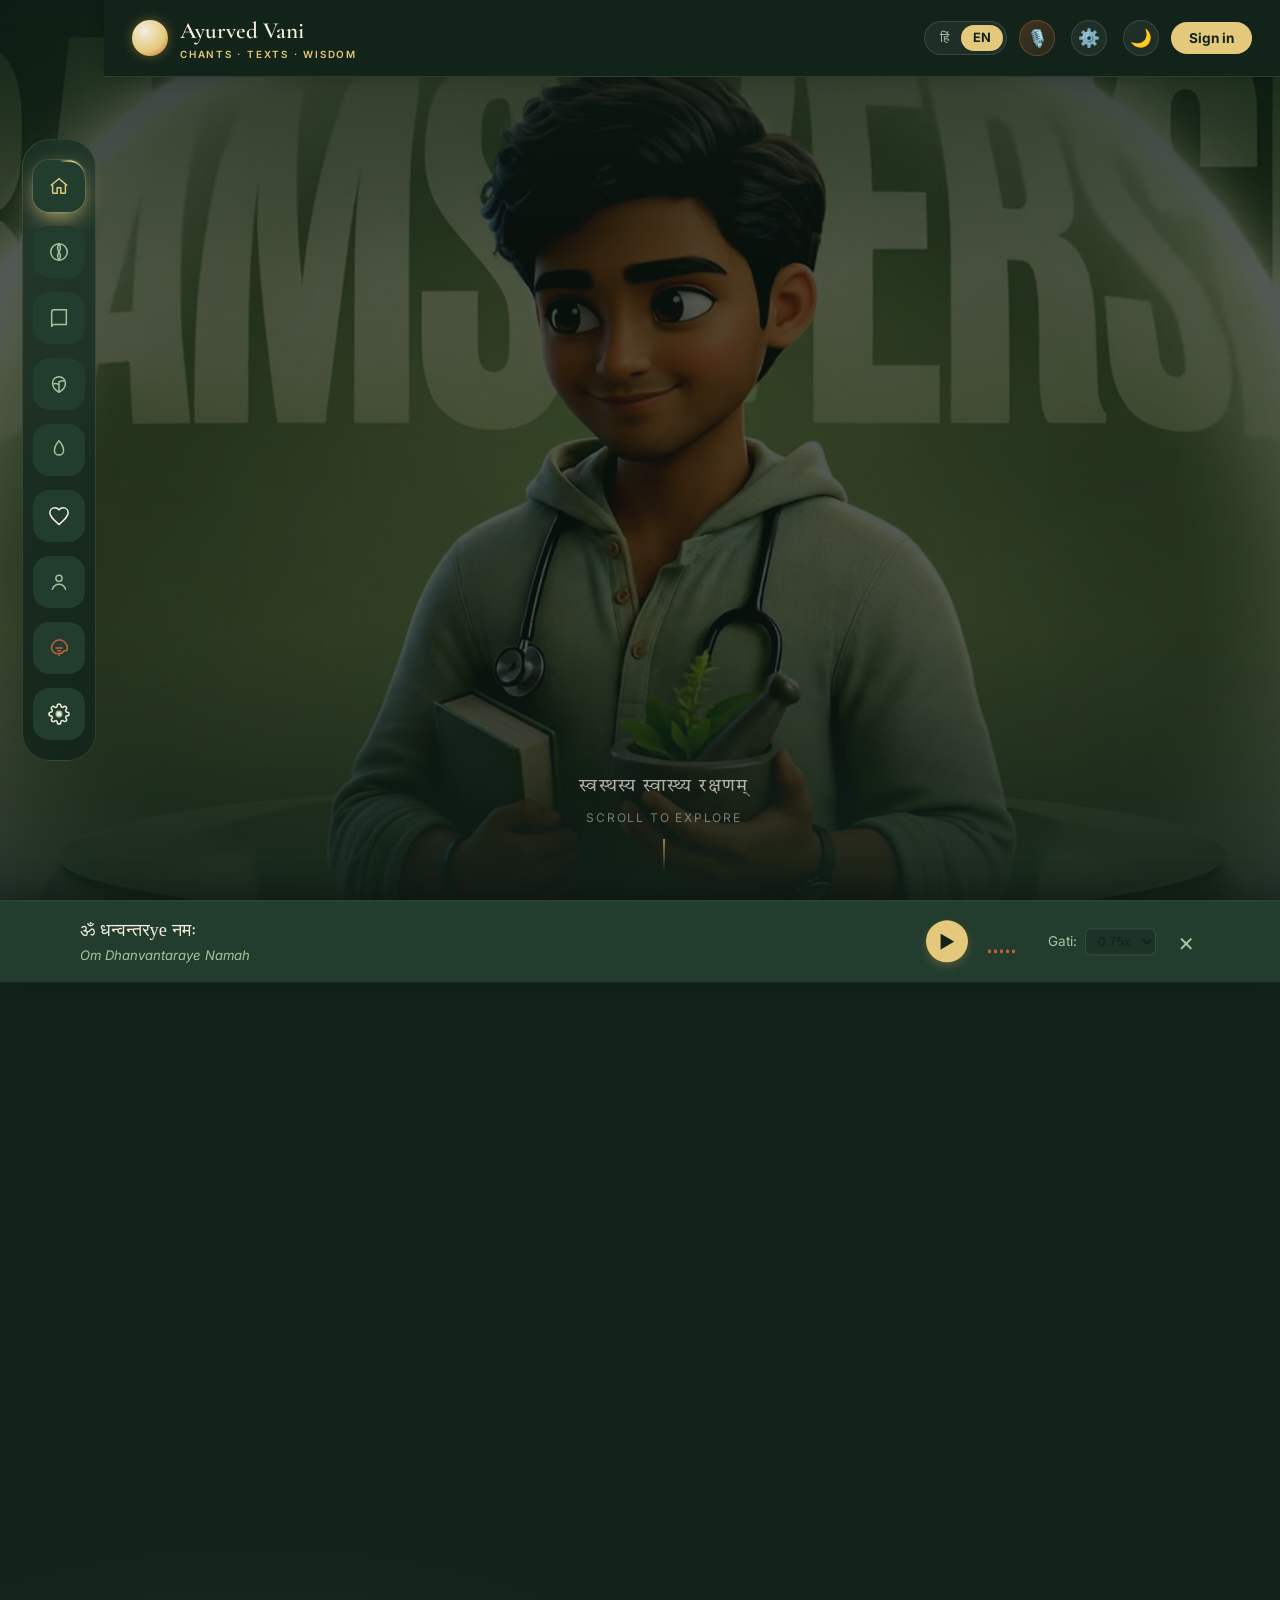
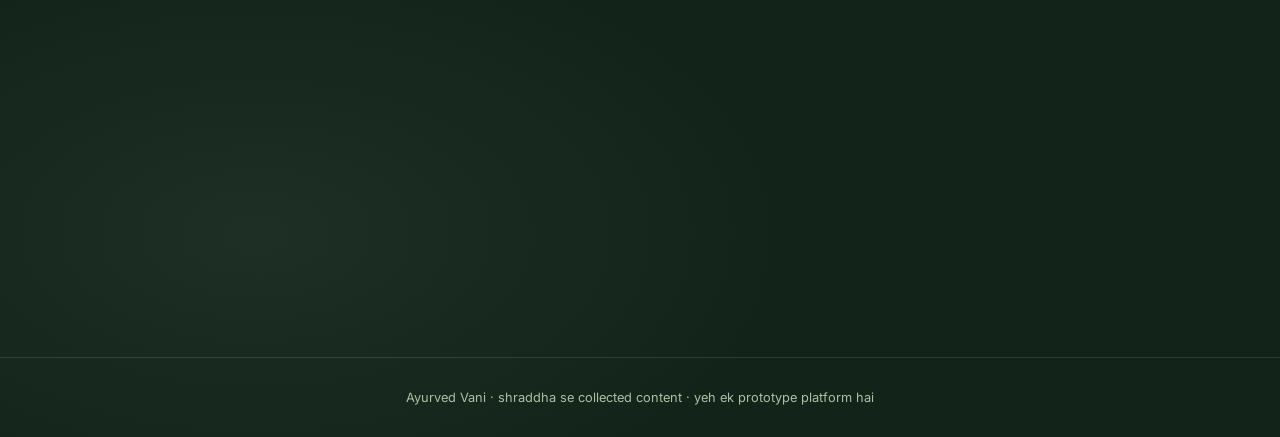
==== commit c030a75d: "fix: use Gradio5 SSE EventSource directly from browser for recitation" ====
--- a/index.html
+++ b/index.html
@@ -3619,18 +3619,22 @@
   if (shlokaPlayerAudio) { shlokaPlayerAudio.pause(); shlokaPlayerAudio = null; }
   
   try {
-    const url = getReciteUrl(text, meter);
-    
-    const resp = await fetch(url, {
-      headers: { 'Bypass-Tunnel-Reminder': 'true' }
-    });
-    if (!resp.ok) {
-      const errData = await resp.json().catch(() => ({}));
-      throw new Error(errData.error || ('Server error: ' + resp.status));
-    }
-    
-    const blob = await resp.blob();
-    if (blob.size < 1000) throw new Error('AI server returned empty audio. The server may be busy — please try again in a moment.');
+    let blob;
+    const spaceBase = VAGDHENU_SERVER && VAGDHENU_SERVER.includes('hf.space')
+      ? VAGDHENU_SERVER.replace(/\/$/, '') : null;
+    if (spaceBase) {
+      blob = await VagdhenuClient._reciteViaGradio(spaceBase, text, meter, 42,
+        (msg) => { if (reciteBtn) reciteBtn.innerHTML = `⏳ ${msg}`; });
+    } else {
+      const url = getReciteUrl(text, meter);
+      const resp = await fetch(url, { headers: { 'Bypass-Tunnel-Reminder': 'true' } });
+      if (!resp.ok) {
+        const errData = await resp.json().catch(() => ({}));
+        throw new Error(errData.error || ('Server error: ' + resp.status));
+      }
+      blob = await resp.blob();
+      if (blob.size < 1000) throw new Error('AI server returned empty audio. Please try again.');
+    }
     shlokaPlayerChantId = 'custom_generation';
     await savePDFBlob('audio_custom_generation', blob);
     
@@ -5574,15 +5578,22 @@
   if (shlokaPlayerAudio) { shlokaPlayerAudio.pause(); shlokaPlayerAudio = null; }
   
   try {
-    const url = getReciteUrl(text, meter, seed, speed);
-    const resp = await fetch(url, { headers: { 'Bypass-Tunnel-Reminder': 'true' } });
-    if (!resp.ok) {
-      const errData = await resp.json().catch(() => ({}));
-      throw new Error(errData.error || ('Server error: ' + resp.status));
-    }
-    
-    const blob = await resp.blob();
-    if (blob.size < 1000) throw new Error('AI server returned empty audio. The server may be busy — please try again in a moment.');
+    let blob;
+    const spaceBase = VAGDHENU_SERVER && VAGDHENU_SERVER.includes('hf.space')
+      ? VAGDHENU_SERVER.replace(/\/$/, '') : null;
+    if (spaceBase) {
+      blob = await VagdhenuClient._reciteViaGradio(spaceBase, text, meter, seed,
+        (msg) => { if (reciteBtn) reciteBtn.innerHTML = `⏳ ${msg}`; });
+    } else {
+      const url = getReciteUrl(text, meter, seed, speed);
+      const resp = await fetch(url, { headers: { 'Bypass-Tunnel-Reminder': 'true' } });
+      if (!resp.ok) {
+        const errData = await resp.json().catch(() => ({}));
+        throw new Error(errData.error || ('Server error: ' + resp.status));
+      }
+      blob = await resp.blob();
+      if (blob.size < 1000) throw new Error('AI server returned empty audio. Please try again.');
+    }
     customAudioBlob = blob;
     if (downloadBtn) downloadBtn.style.display = 'inline-block';
     
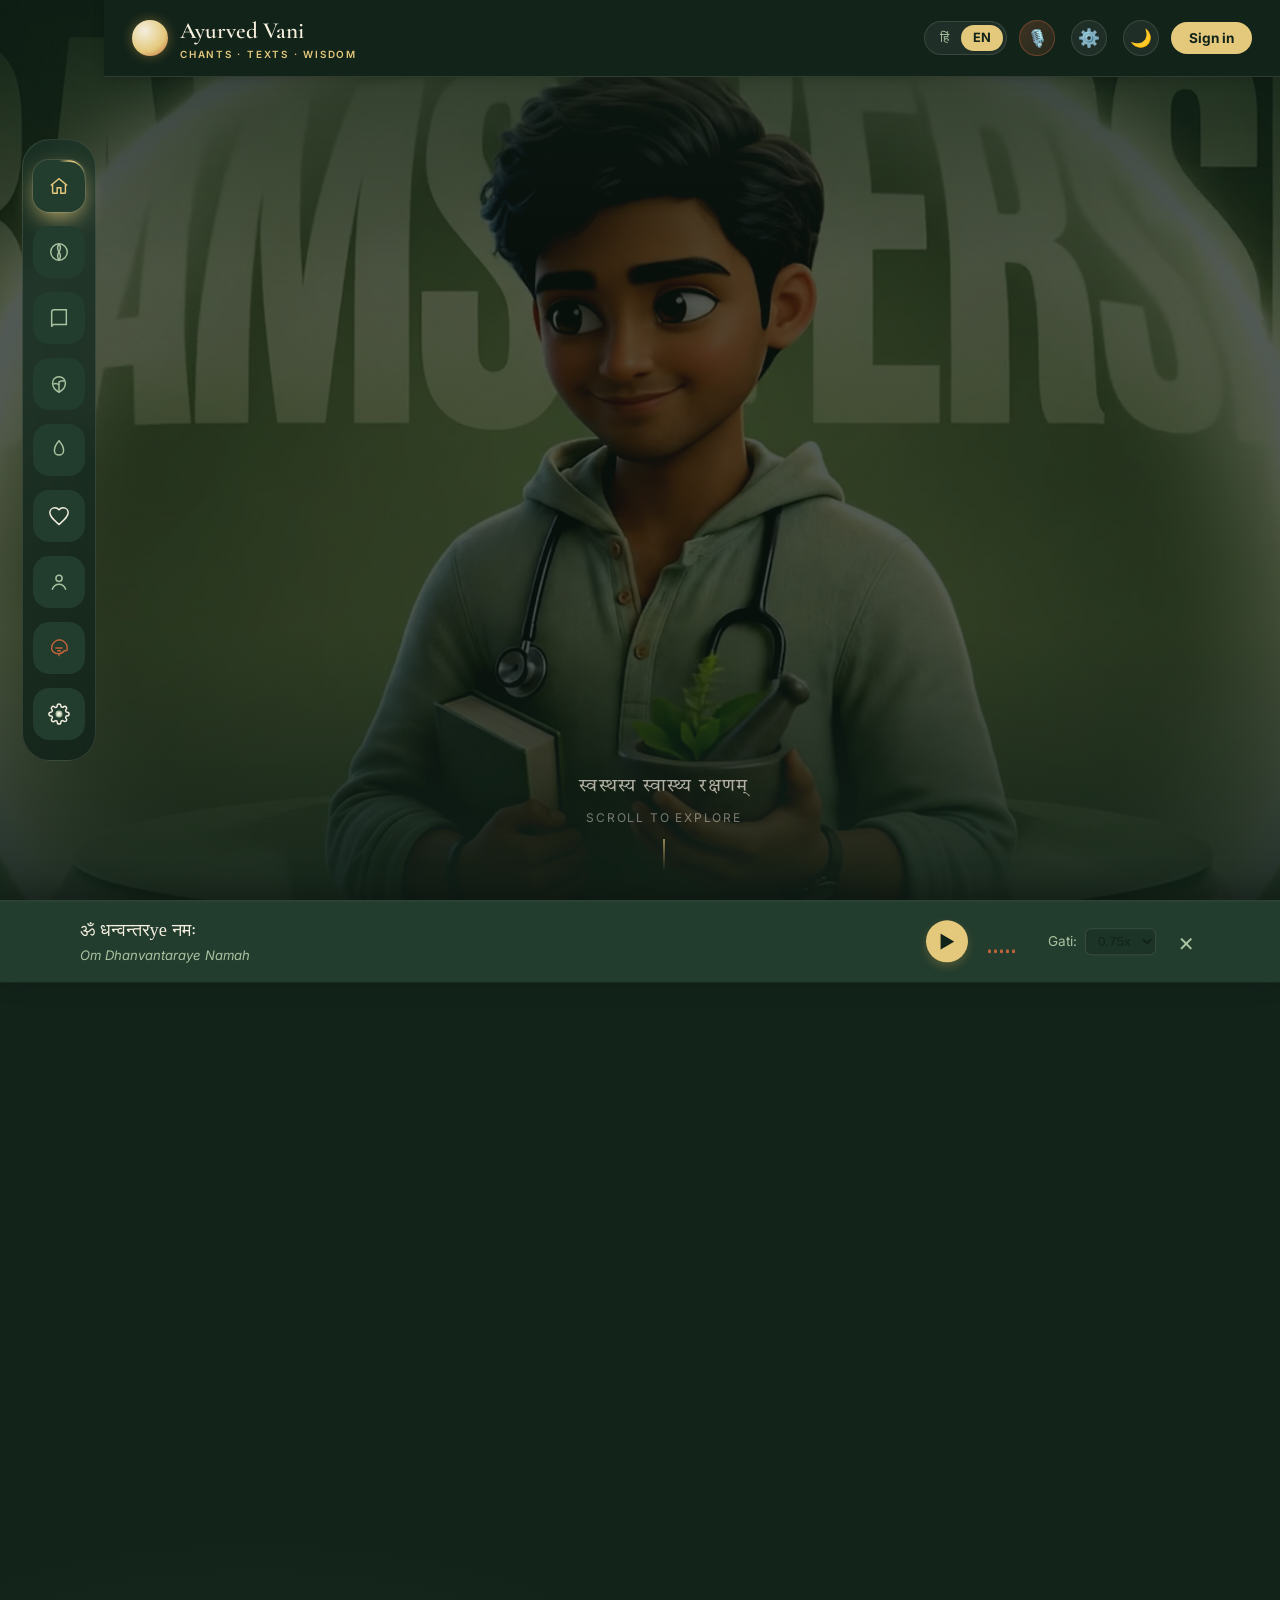
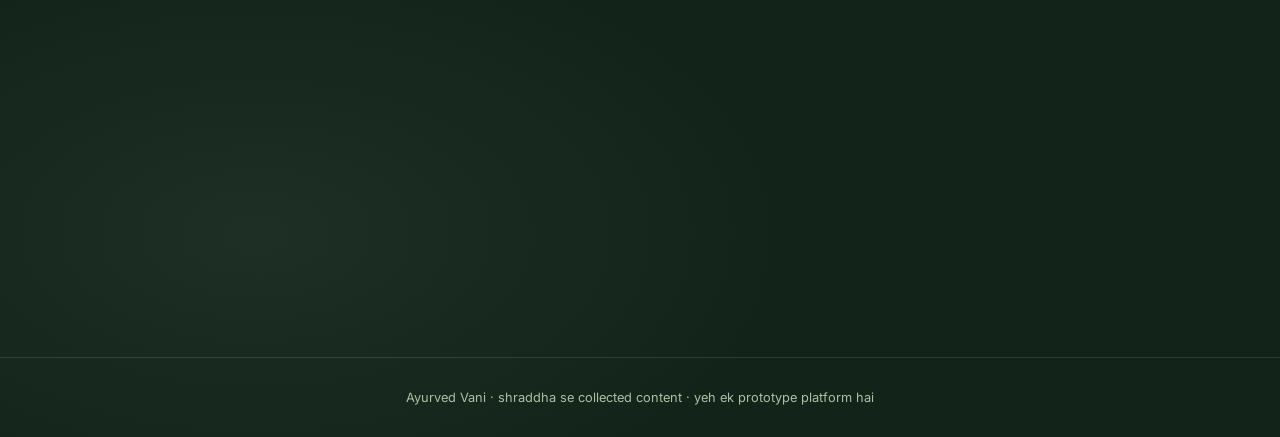
==== commit a7330570: "Fix stuck 'only 27 plants' bug + add Palasha, Pashanbheda, Patha Root cause: dgLoadData() fetched /d" ====
--- a/index.html
+++ b/index.html
@@ -2020,9 +2020,9 @@
   </section>
 
   <section id="view-dravyaguna">
-    <div class="section-head"><h2>Dravya Guna (द्रव्यगुण)</h2><span class="count" id="dravyaCount">27 plants</span></div>
+    <div class="section-head"><h2>Dravya Guna (द्रव्यगुण)</h2><span class="count" id="dravyaCount">Loading…</span></div>
     <p style="font-size:0.92rem; color:var(--ink-soft); margin-bottom:20px;">
-      Materia medica encyclopedia with plant identification photos. Browse 27 medicinal plants with smart filtering by Dosha, Rasa, Virya, and Plant Family — sourced from handwritten Dravyaguna study notes.
+      Materia medica encyclopedia with plant identification photos. Browse our growing collection of medicinal plants with smart filtering by Dosha, Rasa, Virya, and Plant Family — sourced from handwritten Dravyaguna study notes.
     </p>
 
     <div id="dravyagunaListView">
@@ -3358,18 +3358,13 @@
 const openDravyagunaDetail = showDravyagunaDetail;
 const closeDravyagunaDetail = hideDravyagunaDetail;
 
-
 function getReciteUrl(text, meter, seed = 42, speed = 0.90) {
   const isLocalhost = window.location.hostname === 'localhost' || window.location.hostname === '127.0.0.1';
-  const resolvedMeter = (meter === 'anushtubh' || !meter) ? '__auto__' : meter;
-  const qs = `text=${encodeURIComponent(text)}&meter=${encodeURIComponent(resolvedMeter)}&seed=${seed}&speed=${speed}`;
+  const encodedText = encodeURIComponent(text);
   if (isLocalhost) {
-    return `${VAGDHENU_SERVER}/recite?${qs}`;
-  } else if (VAGDHENU_SERVER && VAGDHENU_SERVER.includes('hf.space')) {
-    // Call HF Space directly from the browser — avoids Vercel's 10s serverless proxy timeout
-    return `${VAGDHENU_SERVER.replace(/\/$/, '')}/recite?${qs}`;
+    return `${VAGDHENU_SERVER}/recite?text=${encodedText}&meter=${meter}&seed=${seed}&speed=${speed}`;
   } else {
-    return `/api/recite?text=${encodeURIComponent(text)}&meter=${encodeURIComponent(resolvedMeter)}&server_url=${encodeURIComponent(VAGDHENU_SERVER)}&seed=${seed}&speed=${speed}`;
+    return `/api/recite?text=${encodedText}&meter=${meter}&server_url=${encodeURIComponent(VAGDHENU_SERVER)}&seed=${seed}&speed=${speed}`;
   }
 }
 </script>
@@ -3619,22 +3614,19 @@
   if (shlokaPlayerAudio) { shlokaPlayerAudio.pause(); shlokaPlayerAudio = null; }
   
   try {
-    let blob;
-    const spaceBase = VAGDHENU_SERVER && VAGDHENU_SERVER.includes('hf.space')
-      ? VAGDHENU_SERVER.replace(/\/$/, '') : null;
-    if (spaceBase) {
-      blob = await VagdhenuClient._reciteViaGradio(spaceBase, text, meter, 42,
-        (msg) => { if (reciteBtn) reciteBtn.innerHTML = `⏳ ${msg}`; });
-    } else {
-      const url = getReciteUrl(text, meter);
-      const resp = await fetch(url, { headers: { 'Bypass-Tunnel-Reminder': 'true' } });
-      if (!resp.ok) {
-        const errData = await resp.json().catch(() => ({}));
-        throw new Error(errData.error || ('Server error: ' + resp.status));
-      }
-      blob = await resp.blob();
-      if (blob.size < 1000) throw new Error('AI server returned empty audio. Please try again.');
-    }
+    const url = getReciteUrl(text, meter);
+    
+    const resp = await fetch(url, {
+      headers: { 'Bypass-Tunnel-Reminder': 'true' }
+    });
+    if (!resp.ok) {
+      const errData = await resp.json().catch(() => ({}));
+      throw new Error(errData.error || ('Server error: ' + resp.status));
+    }
+    
+    const blob = await resp.blob();
+    
+    // Save to IndexedDB under custom key
     shlokaPlayerChantId = 'custom_generation';
     await savePDFBlob('audio_custom_generation', blob);
     
@@ -5578,22 +5570,14 @@
   if (shlokaPlayerAudio) { shlokaPlayerAudio.pause(); shlokaPlayerAudio = null; }
   
   try {
-    let blob;
-    const spaceBase = VAGDHENU_SERVER && VAGDHENU_SERVER.includes('hf.space')
-      ? VAGDHENU_SERVER.replace(/\/$/, '') : null;
-    if (spaceBase) {
-      blob = await VagdhenuClient._reciteViaGradio(spaceBase, text, meter, seed,
-        (msg) => { if (reciteBtn) reciteBtn.innerHTML = `⏳ ${msg}`; });
-    } else {
-      const url = getReciteUrl(text, meter, seed, speed);
-      const resp = await fetch(url, { headers: { 'Bypass-Tunnel-Reminder': 'true' } });
-      if (!resp.ok) {
-        const errData = await resp.json().catch(() => ({}));
-        throw new Error(errData.error || ('Server error: ' + resp.status));
-      }
-      blob = await resp.blob();
-      if (blob.size < 1000) throw new Error('AI server returned empty audio. Please try again.');
-    }
+    const url = getReciteUrl(text, meter, seed, speed);
+    const resp = await fetch(url, { headers: { 'Bypass-Tunnel-Reminder': 'true' } });
+    if (!resp.ok) {
+      const errData = await resp.json().catch(() => ({}));
+      throw new Error(errData.error || ('Server error: ' + resp.status));
+    }
+    
+    const blob = await resp.blob();
     customAudioBlob = blob;
     if (downloadBtn) downloadBtn.style.display = 'inline-block';
     
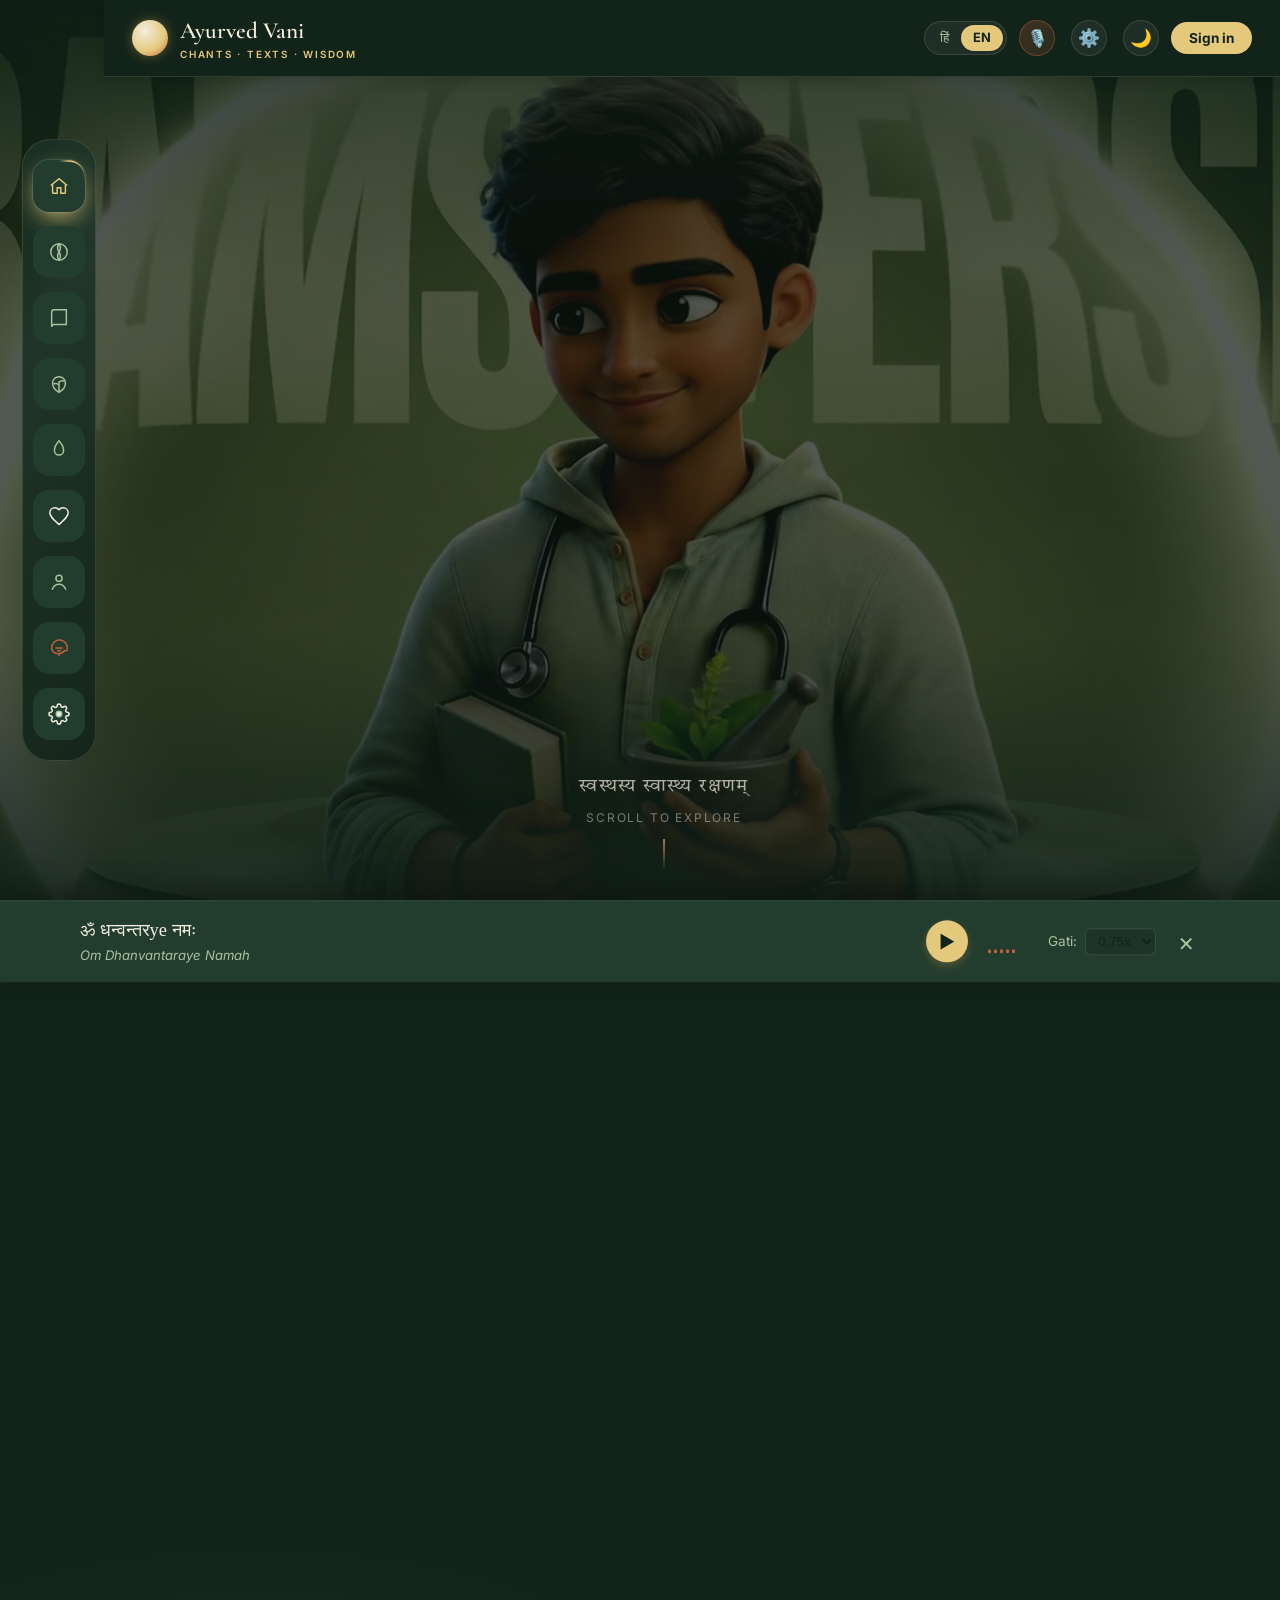
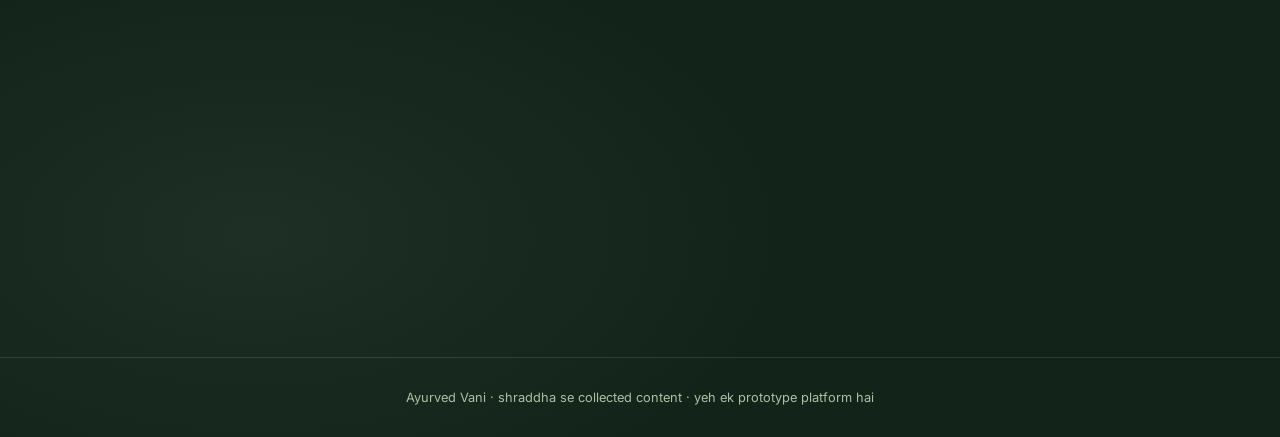
==== commit 49a1fb2e: "Merge branch 'main' of https://github.com/Vikaskajla26/Ayurvani" ====
--- a/index.html
+++ b/index.html
@@ -3358,13 +3358,18 @@
 const openDravyagunaDetail = showDravyagunaDetail;
 const closeDravyagunaDetail = hideDravyagunaDetail;
 
+
 function getReciteUrl(text, meter, seed = 42, speed = 0.90) {
   const isLocalhost = window.location.hostname === 'localhost' || window.location.hostname === '127.0.0.1';
-  const encodedText = encodeURIComponent(text);
+  const resolvedMeter = (meter === 'anushtubh' || !meter) ? '__auto__' : meter;
+  const qs = `text=${encodeURIComponent(text)}&meter=${encodeURIComponent(resolvedMeter)}&seed=${seed}&speed=${speed}`;
   if (isLocalhost) {
-    return `${VAGDHENU_SERVER}/recite?text=${encodedText}&meter=${meter}&seed=${seed}&speed=${speed}`;
+    return `${VAGDHENU_SERVER}/recite?${qs}`;
+  } else if (VAGDHENU_SERVER && VAGDHENU_SERVER.includes('hf.space')) {
+    // Call HF Space directly from the browser — avoids Vercel's 10s serverless proxy timeout
+    return `${VAGDHENU_SERVER.replace(/\/$/, '')}/recite?${qs}`;
   } else {
-    return `/api/recite?text=${encodedText}&meter=${meter}&server_url=${encodeURIComponent(VAGDHENU_SERVER)}&seed=${seed}&speed=${speed}`;
+    return `/api/recite?text=${encodeURIComponent(text)}&meter=${encodeURIComponent(resolvedMeter)}&server_url=${encodeURIComponent(VAGDHENU_SERVER)}&seed=${seed}&speed=${speed}`;
   }
 }
 </script>
@@ -3614,19 +3619,22 @@
   if (shlokaPlayerAudio) { shlokaPlayerAudio.pause(); shlokaPlayerAudio = null; }
   
   try {
-    const url = getReciteUrl(text, meter);
-    
-    const resp = await fetch(url, {
-      headers: { 'Bypass-Tunnel-Reminder': 'true' }
-    });
-    if (!resp.ok) {
-      const errData = await resp.json().catch(() => ({}));
-      throw new Error(errData.error || ('Server error: ' + resp.status));
-    }
-    
-    const blob = await resp.blob();
-    
-    // Save to IndexedDB under custom key
+    let blob;
+    const spaceBase = VAGDHENU_SERVER && VAGDHENU_SERVER.includes('hf.space')
+      ? VAGDHENU_SERVER.replace(/\/$/, '') : null;
+    if (spaceBase) {
+      blob = await VagdhenuClient._reciteViaGradio(spaceBase, text, meter, 42,
+        (msg) => { if (reciteBtn) reciteBtn.innerHTML = `⏳ ${msg}`; });
+    } else {
+      const url = getReciteUrl(text, meter);
+      const resp = await fetch(url, { headers: { 'Bypass-Tunnel-Reminder': 'true' } });
+      if (!resp.ok) {
+        const errData = await resp.json().catch(() => ({}));
+        throw new Error(errData.error || ('Server error: ' + resp.status));
+      }
+      blob = await resp.blob();
+      if (blob.size < 1000) throw new Error('AI server returned empty audio. Please try again.');
+    }
     shlokaPlayerChantId = 'custom_generation';
     await savePDFBlob('audio_custom_generation', blob);
     
@@ -5570,14 +5578,22 @@
   if (shlokaPlayerAudio) { shlokaPlayerAudio.pause(); shlokaPlayerAudio = null; }
   
   try {
-    const url = getReciteUrl(text, meter, seed, speed);
-    const resp = await fetch(url, { headers: { 'Bypass-Tunnel-Reminder': 'true' } });
-    if (!resp.ok) {
-      const errData = await resp.json().catch(() => ({}));
-      throw new Error(errData.error || ('Server error: ' + resp.status));
-    }
-    
-    const blob = await resp.blob();
+    let blob;
+    const spaceBase = VAGDHENU_SERVER && VAGDHENU_SERVER.includes('hf.space')
+      ? VAGDHENU_SERVER.replace(/\/$/, '') : null;
+    if (spaceBase) {
+      blob = await VagdhenuClient._reciteViaGradio(spaceBase, text, meter, seed,
+        (msg) => { if (reciteBtn) reciteBtn.innerHTML = `⏳ ${msg}`; });
+    } else {
+      const url = getReciteUrl(text, meter, seed, speed);
+      const resp = await fetch(url, { headers: { 'Bypass-Tunnel-Reminder': 'true' } });
+      if (!resp.ok) {
+        const errData = await resp.json().catch(() => ({}));
+        throw new Error(errData.error || ('Server error: ' + resp.status));
+      }
+      blob = await resp.blob();
+      if (blob.size < 1000) throw new Error('AI server returned empty audio. Please try again.');
+    }
     customAudioBlob = blob;
     if (downloadBtn) downloadBtn.style.display = 'inline-block';
     
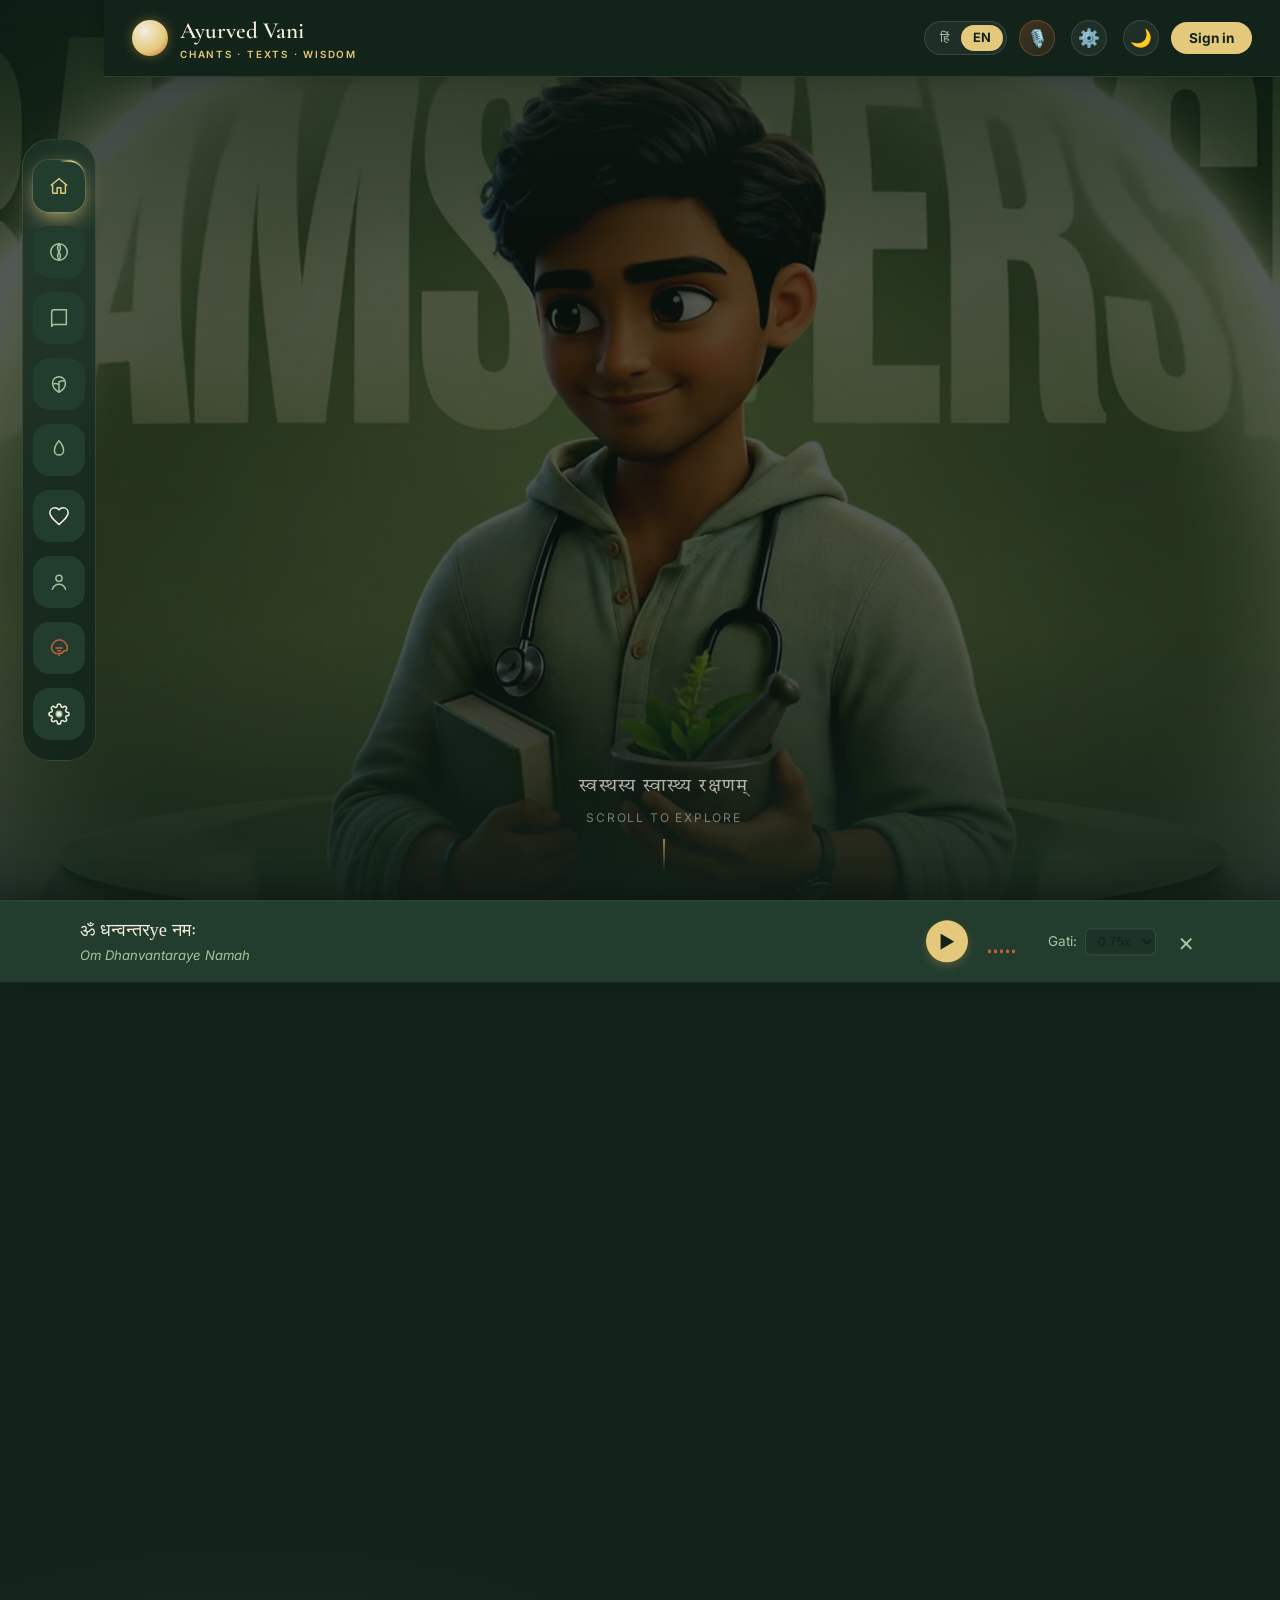
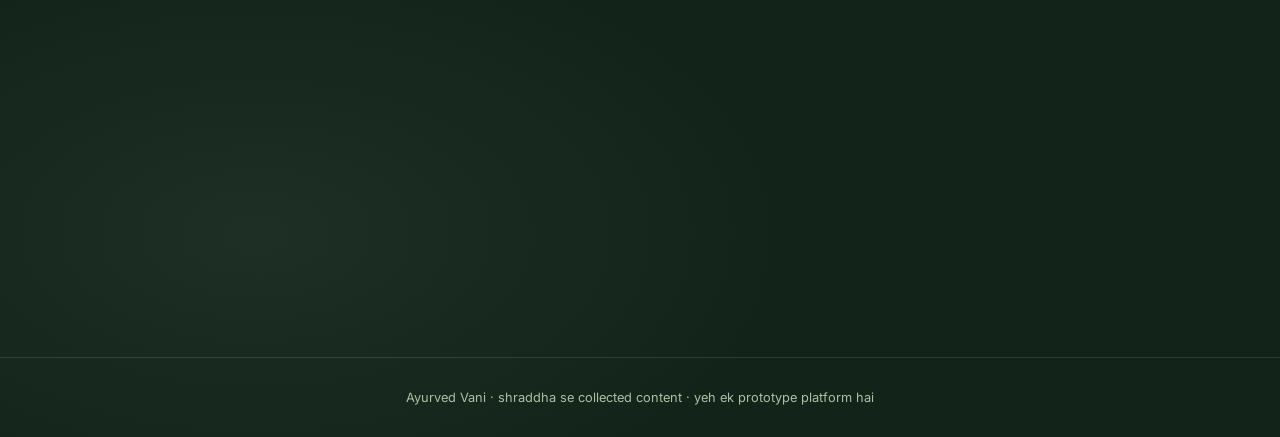
==== commit 085f384c: "feat(vagdhenu): implement Phase 1 Sanskrit shloka text pipeline (lipi normalization, sandhi-vicched," ====
--- a/index.html
+++ b/index.html
@@ -5648,17 +5648,8 @@
     try {
       const data = await VagdhenuClient.fetchPreview(text);
       if (data.error) throw new Error(data.error);
-      const rows = (data.padas || []).map((pada, i) => `
-        <div style="margin-bottom:8px;padding:8px 12px;background:rgba(255,255,255,0.02);border-radius:6px;border-left:2px solid var(--gold);">
-          <div style="font-family:'Tiro Devanagari Hindi',serif;font-size:1.02rem;color:var(--gold-light);margin-bottom:3px;">${pada}</div>
-          <div style="font-size:0.7rem;color:var(--ink-soft);text-transform:uppercase;margin-bottom:2px;">Sandhi-Processed (Devanagari):</div>
-          <div style="font-family:'Tiro Devanagari Hindi',serif;font-size:0.95rem;color:var(--sage);margin-bottom:3px;">${data.devanagari_routed?.[i] || ''}</div>
-          <div style="font-size:0.68rem;color:var(--ink-soft);">
-            SLP1: <span style="font-family:monospace;color:var(--copper);">${data.slp1?.[i] || ''}</span>
-            &nbsp;·&nbsp; Syllables: <strong style="color:var(--gold);">${data.n_syllables?.[i] || '?'}</strong>
-          </div>
-        </div>`).join('');
-      panel.innerHTML = rows || 'No padas found.';
+      SandhiPreview.mount(panel);
+      SandhiPreview._render(data);
     } catch (e) {
       panel.innerHTML = '<div style="color:var(--copper);font-size:0.75rem;">Sandhi preview unavailable.</div>';
     }
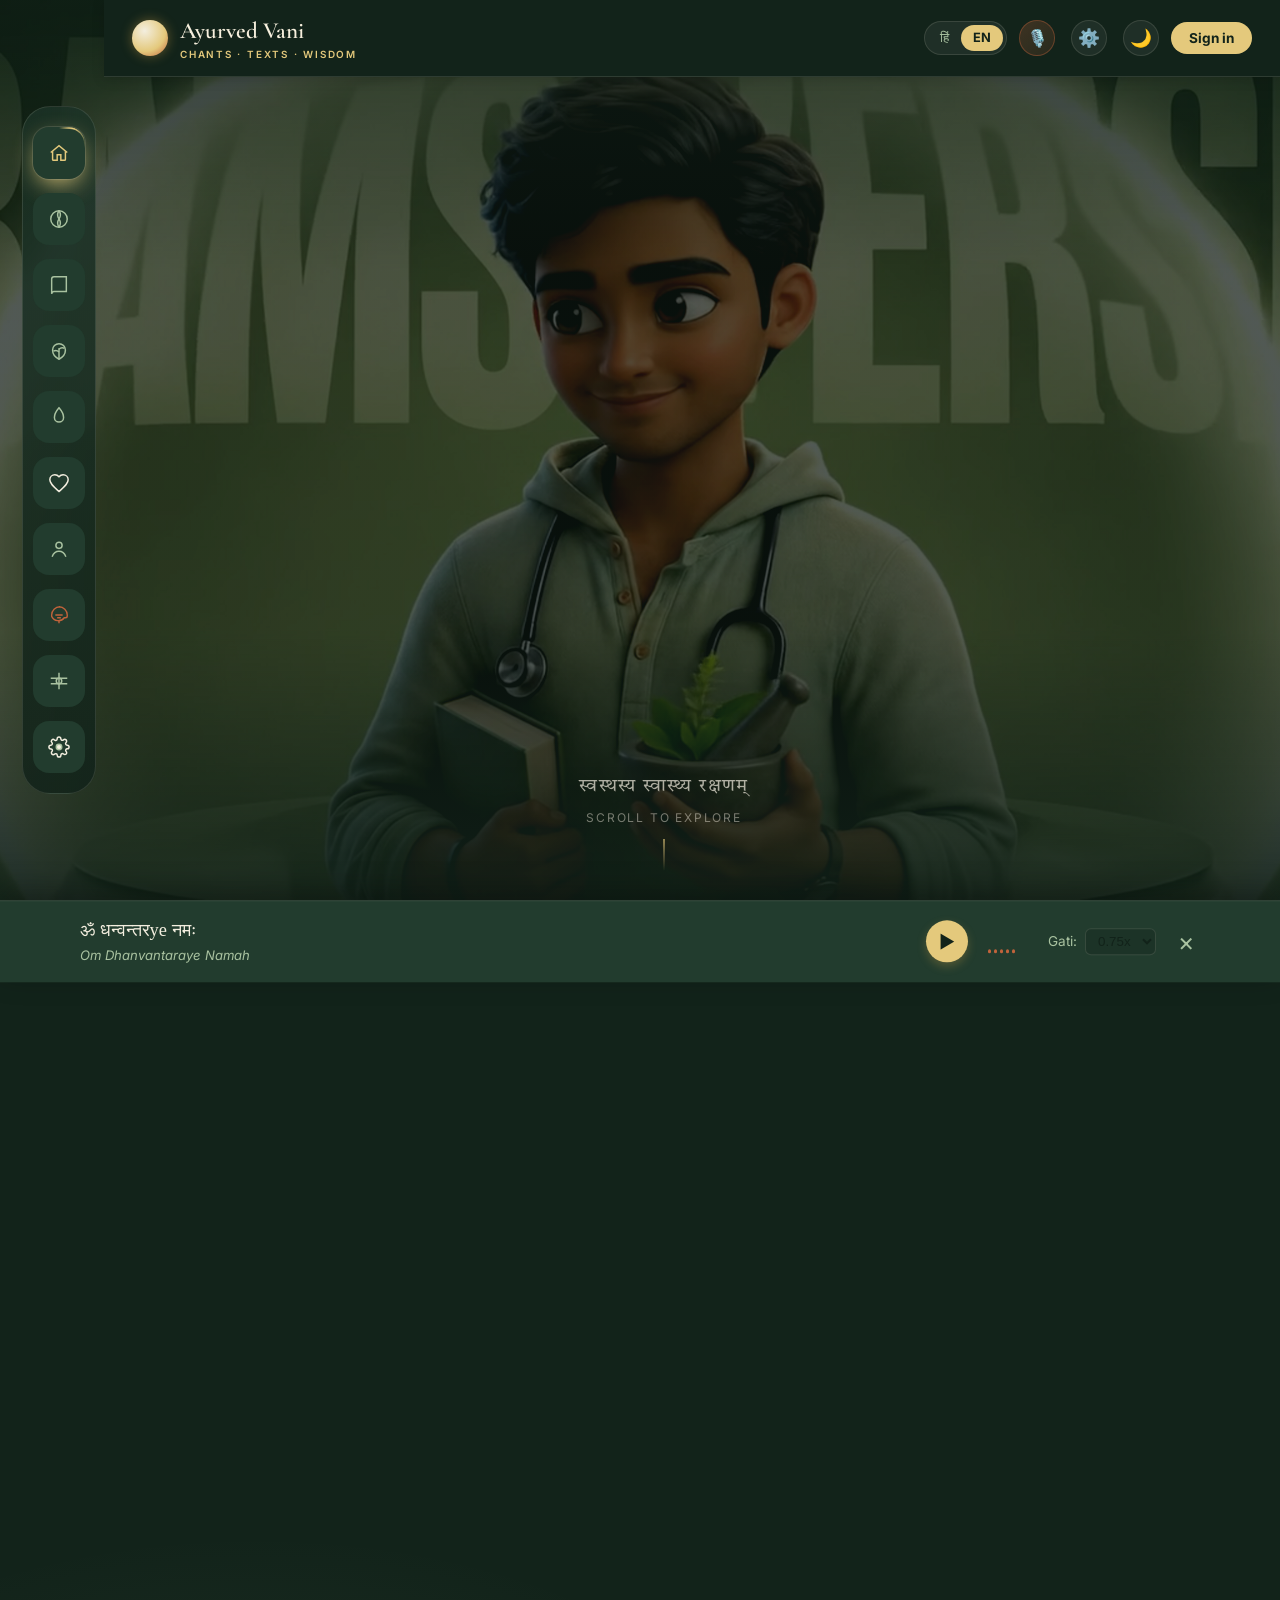
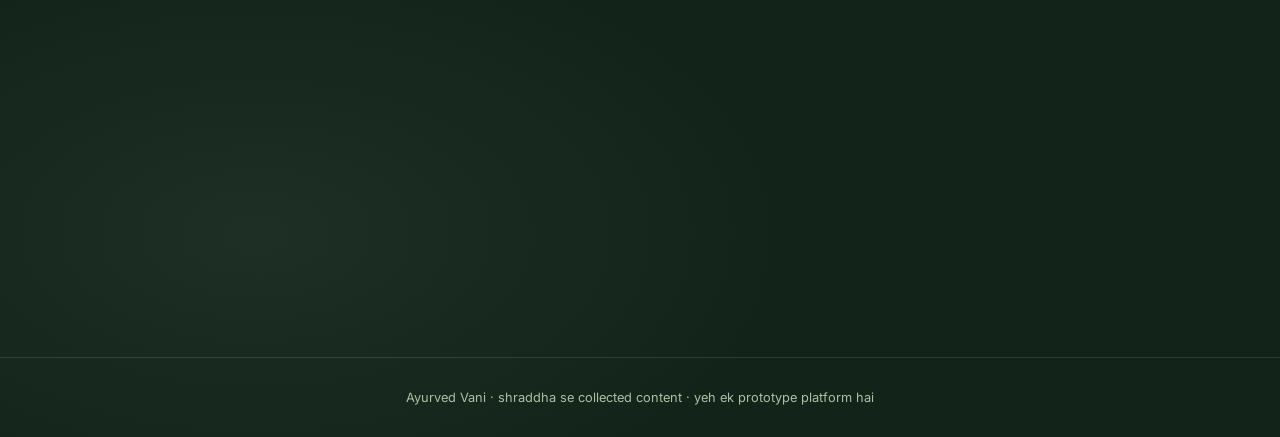
==== commit cb0dd3a8: "Phase 1: Study Mode — word gloss, sandhi-viccheda, meter grid, verse lookup - api/preview.py: extend" ====
--- a/index.html
+++ b/index.html
@@ -1491,6 +1491,15 @@
           <path d="M12 21v-3" stroke-width="1.5"/>
         </svg>
         <span class="tip">Sanskrit Studio</span>
+      </div>
+      <!-- Study Mode dock button -->
+      <div class="dock-item" style="--glow:var(--gold)" data-label="Study" data-view="study" onclick="showView('study')" title="Shloka Study Mode">
+        <div class="fill"></div>
+        <svg viewBox="0 0 24 24">
+          <path d="M12 3v18M3 9h18M3 15h18" stroke-width="1.6"/>
+          <circle cx="12" cy="12" r="3" fill="none" stroke-width="1.6"/>
+        </svg>
+        <span class="tip">Study Mode</span>
       </div>
       <div class="dock-item" style="--glow:var(--gold)" data-label="Admin" data-view="admin" onclick="showView('admin')">
         <div class="fill"></div>
@@ -2275,7 +2284,639 @@
 
   </section>
 
+  <!-- ====================================================
+       STUDY MODE VIEW  — Phase 1 Text Intelligence Layer
+       ==================================================== -->
+  <section id="view-study">
+    <div class="study-wrap">
+      <!-- ── Input Panel ── -->
+      <div class="study-input-card">
+        <div class="study-header">
+          <h2 class="study-title hin-serif">
+            <span style="color:var(--gold)">अध्ययन</span> — Study Mode
+          </h2>
+          <p class="study-subtitle">Paste any Ayurvedic shloka in Devanagari, IAST, or colloquial Roman. Get sandhi-viccheda, meter, word-by-word gloss, and a reference recitation.</p>
+        </div>
+
+        <div class="study-input-row">
+          <textarea
+            id="studyInput"
+            class="study-textarea hin"
+            placeholder="यहाँ श्लोक लिखें… e.g. निष्क्रियं च स्वतन्त्रं च वशिनं सर्वगं विभुम्"
+            rows="4"
+            oninput="studyClearResults()"
+          ></textarea>
+          <div class="study-actions">
+            <select id="studyTreatise" class="study-select">
+              <option value="auto">Auto-detect treatise</option>
+              <option value="charaka">Charaka Samhita</option>
+              <option value="sushruta">Sushruta Samhita</option>
+              <option value="ashtanga_hridaya">Ashtanga Hridayam</option>
+            </select>
+            <button class="study-analyze-btn" id="studyAnalyzeBtn" onclick="runStudyAnalysis()">
+              <span id="studyBtnLabel">Analyse ✦</span>
+            </button>
+          </div>
+        </div>
+
+        <!-- Quick-fill examples -->
+        <div class="study-examples">
+          <span class="study-examples-label">Try:</span>
+          <button class="study-eg-pill" onclick="studyFill('निष्क्रियं च स्वतन्त्रं च वशिनं सर्वगं विभुम् | वदन्त्यात्मानमात्मज्ञाः क्षेत्रज्ञं साक्षिणं तथा')">CS·Sha 1.5</button>
+          <button class="study-eg-pill" onclick="studyFill('हितं सुखं च यद् भुक्तं जीर्णे पथ्यं च यद् भवेत् | इन्द्रियार्थानभीष्टांश्च लभते न च विज्यते')">CS·Su sample</button>
+          <button class="study-eg-pill" onclick="studyFill('om tryambakam yajamahe sugandhim pustivardhanam')">Mahamrityunjaya</button>
+        </div>
+      </div>
+
+      <!-- ── Results Area ── -->
+      <div id="studyResults" class="study-results" style="display:none">
+
+        <!-- Top row: Normalized text + Verse source -->
+        <div class="study-results-top">
+          <div class="study-card study-card-deva">
+            <div class="study-card-label">Normalized Devanagari</div>
+            <div id="studyNormalDeva" class="study-deva-text hin-serif"></div>
+            <div id="studyIAST" class="study-iast-text"></div>
+          </div>
+          <div class="study-card study-card-meta">
+            <div class="study-card-label">Chandas (Meter)</div>
+            <div id="studyMeterName" class="study-meter-name"></div>
+            <div id="studyLGGrid" class="study-lg-grid"></div>
+            <div id="studyVerseRef" class="study-verse-ref" style="display:none"></div>
+          </div>
+        </div>
+
+        <!-- Sandhi-viccheda -->
+        <div class="study-card">
+          <div class="study-card-label">Sandhi-Viccheda</div>
+          <div id="studySandhiList" class="study-sandhi-list"></div>
+        </div>
+
+        <!-- Word-by-word gloss -->
+        <div class="study-card">
+          <div class="study-card-label">Word-by-Word Gloss
+            <span id="studyGlossSource" class="study-gloss-source"></span>
+          </div>
+          <div id="studyWordGrid" class="study-word-grid"></div>
+        </div>
+
+        <!-- Recite button -->
+        <div class="study-recite-row">
+          <button class="study-recite-btn" id="studyReciteBtn" onclick="studyRecite()">
+            🔊 Hear Reference Recitation
+          </button>
+          <div id="studyAudioWrap" style="display:none; margin-top:12px;">
+            <audio id="studyAudio" controls style="width:100%; border-radius:8px;"></audio>
+          </div>
+        </div>
+
+      </div>
+
+      <!-- Loading state -->
+      <div id="studyLoading" class="study-loading" style="display:none">
+        <div class="study-spinner"></div>
+        <div id="studyLoadingMsg" class="study-loading-msg">Analysing…</div>
+      </div>
+
+      <!-- Error state -->
+      <div id="studyError" class="study-error" style="display:none"></div>
+    </div>
+  </section>
+
 </main>
+
+<style>
+/* ══════════════════════════════════════════
+   STUDY MODE STYLES
+   ══════════════════════════════════════════ */
+#view-study {
+  padding: 28px 20px 60px;
+  min-height: 100vh;
+}
+.study-wrap {
+  max-width: 860px;
+  margin: 0 auto;
+  display: flex;
+  flex-direction: column;
+  gap: 22px;
+}
+
+/* Input card */
+.study-input-card {
+  background: var(--card);
+  border: 1px solid var(--line);
+  border-radius: 20px;
+  padding: 28px;
+  backdrop-filter: blur(16px);
+}
+.study-header { margin-bottom: 20px; }
+.study-title {
+  margin: 0 0 8px;
+  font-size: clamp(1.3rem, 3vw, 1.75rem);
+  color: var(--cream);
+}
+.study-subtitle {
+  margin: 0;
+  font-size: 14px;
+  color: var(--ink-soft);
+  line-height: 1.6;
+}
+.study-input-row {
+  display: flex;
+  gap: 14px;
+  align-items: flex-start;
+}
+.study-textarea {
+  flex: 1;
+  background: rgba(0,0,0,0.25);
+  border: 1.5px solid var(--line);
+  border-radius: 12px;
+  color: var(--cream);
+  font-size: 1.1rem;
+  line-height: 1.7;
+  padding: 14px 16px;
+  resize: vertical;
+  transition: border-color .25s;
+  font-family: 'Tiro Devanagari Hindi', serif;
+}
+.study-textarea:focus { outline: none; border-color: var(--gold); }
+.study-actions {
+  display: flex;
+  flex-direction: column;
+  gap: 10px;
+  min-width: 180px;
+}
+.study-select {
+  background: var(--panel-soft);
+  border: 1px solid var(--line);
+  border-radius: 10px;
+  color: var(--cream);
+  font-size: 13px;
+  padding: 9px 12px;
+  cursor: pointer;
+}
+.study-analyze-btn {
+  background: linear-gradient(135deg, var(--gold), var(--clay));
+  border: none;
+  border-radius: 12px;
+  color: var(--teal-deep);
+  font-weight: 700;
+  font-size: 15px;
+  padding: 13px 18px;
+  cursor: pointer;
+  transition: transform .2s, box-shadow .2s;
+  letter-spacing: .02em;
+}
+.study-analyze-btn:hover { transform: translateY(-2px); box-shadow: 0 8px 24px rgba(228,201,124,.35); }
+.study-analyze-btn:disabled { opacity: .5; transform: none; }
+
+/* Quick examples */
+.study-examples {
+  margin-top: 14px;
+  display: flex;
+  align-items: center;
+  gap: 8px;
+  flex-wrap: wrap;
+}
+.study-examples-label { font-size: 12px; color: var(--ink-soft); }
+.study-eg-pill {
+  background: rgba(228,201,124,.1);
+  border: 1px solid rgba(228,201,124,.25);
+  border-radius: 20px;
+  color: var(--gold);
+  font-size: 12px;
+  padding: 5px 12px;
+  cursor: pointer;
+  transition: background .2s;
+}
+.study-eg-pill:hover { background: rgba(228,201,124,.2); }
+
+/* Results area */
+.study-results { display: flex; flex-direction: column; gap: 16px; }
+
+.study-results-top {
+  display: grid;
+  grid-template-columns: 1fr 1fr;
+  gap: 16px;
+}
+@media (max-width: 620px) {
+  .study-results-top { grid-template-columns: 1fr; }
+  .study-input-row { flex-direction: column; }
+  .study-actions { min-width: unset; flex-direction: row; flex-wrap: wrap; }
+}
+
+/* Cards */
+.study-card {
+  background: var(--card);
+  border: 1px solid var(--line);
+  border-radius: 16px;
+  padding: 20px 22px;
+  backdrop-filter: blur(12px);
+  animation: studyCardIn .35s ease both;
+}
+@keyframes studyCardIn {
+  from { opacity: 0; transform: translateY(12px); }
+  to   { opacity: 1; transform: translateY(0); }
+}
+.study-card-label {
+  font-size: 11px;
+  letter-spacing: .12em;
+  text-transform: uppercase;
+  color: var(--ink-soft);
+  margin-bottom: 12px;
+  display: flex;
+  align-items: center;
+  gap: 8px;
+}
+.study-deva-text {
+  font-family: 'Tiro Devanagari Hindi', serif;
+  font-size: 1.25rem;
+  line-height: 1.8;
+  color: var(--cream);
+  margin-bottom: 8px;
+}
+.study-iast-text {
+  font-size: 13.5px;
+  color: var(--ink-soft);
+  font-style: italic;
+  line-height: 1.6;
+}
+.study-meter-name {
+  font-family: 'Cormorant Garamond', serif;
+  font-size: 1.4rem;
+  color: var(--gold);
+  margin-bottom: 10px;
+}
+.study-lg-grid {
+  display: flex;
+  flex-wrap: wrap;
+  gap: 4px;
+}
+.study-lg-pill {
+  display: inline-flex;
+  align-items: center;
+  justify-content: center;
+  width: 28px;
+  height: 28px;
+  border-radius: 6px;
+  font-size: 11px;
+  font-family: 'JetBrains Mono', monospace;
+  font-weight: 600;
+}
+.study-lg-pill.G { background: rgba(228,201,124,.2); color: var(--gold); border: 1px solid rgba(228,201,124,.3); }
+.study-lg-pill.L { background: rgba(169,194,160,.15); color: var(--sage); border: 1px solid rgba(169,194,160,.25); }
+.study-lg-pill.pada-break { width: 6px; height: 28px; background: var(--line); border-radius: 2px; }
+
+.study-verse-ref {
+  margin-top: 12px;
+  padding: 8px 12px;
+  background: rgba(228,201,124,.08);
+  border: 1px solid rgba(228,201,124,.2);
+  border-radius: 8px;
+  font-size: 12.5px;
+  color: var(--gold);
+  line-height: 1.5;
+}
+
+/* Sandhi list */
+.study-sandhi-list { display: flex; flex-direction: column; gap: 8px; }
+.study-sandhi-row {
+  display: grid;
+  grid-template-columns: 1fr auto 1fr 1fr;
+  gap: 10px;
+  align-items: center;
+  padding: 10px 14px;
+  background: rgba(0,0,0,.18);
+  border-radius: 10px;
+  border: 1px solid var(--line);
+  font-size: 13.5px;
+}
+.study-sandhi-joined { font-family: 'Tiro Devanagari Hindi', serif; color: var(--cream); }
+.study-sandhi-arrow { color: var(--ink-soft); font-size: 11px; }
+.study-sandhi-split { font-family: 'Tiro Devanagari Hindi', serif; color: var(--gold); }
+.study-sandhi-type {
+  font-size: 11px;
+  padding: 3px 8px;
+  border-radius: 20px;
+  background: rgba(169,194,160,.15);
+  color: var(--sage);
+  text-align: center;
+  white-space: nowrap;
+}
+.study-sandhi-note { grid-column: 1/-1; font-size: 12px; color: var(--ink-soft); padding-left: 2px; }
+
+/* Word grid */
+.study-word-grid {
+  display: grid;
+  grid-template-columns: repeat(auto-fill, minmax(160px, 1fr));
+  gap: 10px;
+}
+.study-word-card {
+  background: rgba(0,0,0,.2);
+  border: 1px solid var(--line);
+  border-radius: 12px;
+  padding: 12px 14px;
+  cursor: default;
+  transition: border-color .2s, background .2s;
+  position: relative;
+}
+.study-word-card:hover { border-color: rgba(228,201,124,.4); background: rgba(228,201,124,.05); }
+.study-word-deva {
+  font-family: 'Tiro Devanagari Hindi', serif;
+  font-size: 1.1rem;
+  color: var(--cream);
+  margin-bottom: 4px;
+}
+.study-word-iast { font-size: 11.5px; color: var(--ink-soft); font-style: italic; margin-bottom: 6px; }
+.study-word-gloss { font-size: 13px; color: var(--gold); line-height: 1.4; margin-bottom: 4px; }
+.study-word-grammar { font-size: 11px; color: var(--sage); }
+.study-word-root {
+  font-size: 11px;
+  color: var(--ink-soft);
+  margin-top: 4px;
+  font-family: 'JetBrains Mono', monospace;
+}
+.study-word-commentary {
+  display: none; /* shown on hover via JS tooltip */
+}
+.study-tooltip {
+  position: absolute;
+  bottom: calc(100% + 6px);
+  left: 50%;
+  transform: translateX(-50%);
+  background: var(--panel);
+  border: 1px solid var(--line);
+  border-radius: 10px;
+  padding: 10px 14px;
+  font-size: 12px;
+  color: var(--cream);
+  line-height: 1.5;
+  white-space: pre-wrap;
+  max-width: 260px;
+  z-index: 100;
+  box-shadow: 0 8px 24px rgba(0,0,0,.5);
+  pointer-events: none;
+  opacity: 0;
+  transition: opacity .2s;
+}
+.study-word-card:hover .study-tooltip { opacity: 1; }
+.study-gloss-source {
+  font-size: 10px;
+  background: rgba(228,201,124,.12);
+  color: var(--gold);
+  border-radius: 20px;
+  padding: 2px 8px;
+  font-weight: normal;
+  letter-spacing: .05em;
+}
+
+/* Recite row */
+.study-recite-row {
+  text-align: center;
+  padding: 4px 0 8px;
+}
+.study-recite-btn {
+  background: linear-gradient(135deg, var(--clay), #8a3a20);
+  border: none;
+  border-radius: 14px;
+  color: #fff;
+  font-size: 15px;
+  padding: 14px 30px;
+  cursor: pointer;
+  transition: transform .2s, box-shadow .2s;
+  font-weight: 600;
+}
+.study-recite-btn:hover { transform: translateY(-2px); box-shadow: 0 8px 24px rgba(193,99,59,.4); }
+.study-recite-btn:disabled { opacity: .5; transform: none; }
+
+/* Loading */
+.study-loading {
+  text-align: center;
+  padding: 48px 20px;
+}
+.study-spinner {
+  width: 44px; height: 44px;
+  border: 3px solid var(--line);
+  border-top-color: var(--gold);
+  border-radius: 50%;
+  margin: 0 auto 16px;
+  animation: studySpin .8s linear infinite;
+}
+@keyframes studySpin { to { transform: rotate(360deg); } }
+.study-loading-msg { color: var(--ink-soft); font-size: 14px; }
+
+/* Error */
+.study-error {
+  padding: 20px 24px;
+  background: rgba(193,99,59,.12);
+  border: 1px solid rgba(193,99,59,.3);
+  border-radius: 14px;
+  color: var(--clay);
+  font-size: 14px;
+  line-height: 1.6;
+}
+</style>
+
+<script>
+/* ══════════════════════════════════════════
+   STUDY MODE JS
+   ══════════════════════════════════════════ */
+(function() {
+
+let _studyLastText = '';
+
+window.studyClearResults = function() {
+  document.getElementById('studyResults').style.display = 'none';
+  document.getElementById('studyError').style.display = 'none';
+};
+
+window.studyFill = function(text) {
+  const ta = document.getElementById('studyInput');
+  ta.value = text;
+  ta.focus();
+  studyClearResults();
+};
+
+window.runStudyAnalysis = async function() {
+  const text = document.getElementById('studyInput').value.trim();
+  if (!text) { showToast('श्लोक दर्ज करें'); return; }
+
+  const btn = document.getElementById('studyAnalyzeBtn');
+  const lbl = document.getElementById('studyBtnLabel');
+  const loading = document.getElementById('studyLoading');
+  const results = document.getElementById('studyResults');
+  const errDiv = document.getElementById('studyError');
+
+  btn.disabled = true;
+  lbl.textContent = 'Analysing…';
+  loading.style.display = 'block';
+  results.style.display = 'none';
+  errDiv.style.display = 'none';
+  document.getElementById('studyLoadingMsg').textContent = 'Calling Gemini analysis…';
+
+  try {
+    _studyLastText = text;
+    const url = `/api/preview?text=${encodeURIComponent(text)}`;
+    const resp = await fetch(url);
+    const data = await resp.json();
+
+    if (data.error) throw new Error(data.error);
+
+    loading.style.display = 'none';
+    renderStudyResults(data, text);
+    results.style.display = 'flex';
+
+  } catch(e) {
+    loading.style.display = 'none';
+    errDiv.textContent = '⚠ Analysis failed: ' + e.message;
+    errDiv.style.display = 'block';
+  } finally {
+    btn.disabled = false;
+    lbl.textContent = 'Analyse ✦';
+  }
+};
+
+function renderStudyResults(data, originalText) {
+  // 1. Normalized Devanagari + IAST
+  document.getElementById('studyNormalDeva').textContent = data.normalized_deva || '';
+  document.getElementById('studyIAST').textContent = data.iast || '';
+
+  // 2. Meter + L/G grid
+  const meterName = data.meter_name || 'unknown';
+  document.getElementById('studyMeterName').textContent =
+    meterName !== 'unknown' ? meterName.charAt(0).toUpperCase() + meterName.slice(1) : '—';
+
+  const lgGrid = document.getElementById('studyLGGrid');
+  lgGrid.innerHTML = '';
+  if (data.syllables && data.syllables.length) {
+    let lastPada = -1;
+    data.syllables.forEach(syl => {
+      if (lastPada >= 0 && syl.pada_index !== lastPada) {
+        const br = document.createElement('div');
+        br.className = 'study-lg-pill pada-break';
+        lgGrid.appendChild(br);
+      }
+      const pill = document.createElement('div');
+      pill.className = `study-lg-pill ${syl.weight || 'L'}`;
+      pill.textContent = syl.weight || '?';
+      pill.title = `${syl.text} (${syl.slp1}) — ${syl.weight_cause || ''}`;
+      lgGrid.appendChild(pill);
+      lastPada = syl.pada_index;
+    });
+  } else {
+    lgGrid.innerHTML = '<span style="color:var(--ink-soft);font-size:12px">Meter data unavailable (vagdhenu not installed)</span>';
+  }
+
+  // 3. Verse reference
+  const refDiv = document.getElementById('studyVerseRef');
+  if (data.verse_source) {
+    const vs = data.verse_source;
+    refDiv.innerHTML =
+      `📖 <strong>${vs.treatise}</strong> · ${vs.sthana} · Chapter ${vs.chapter}, Verse ${vs.verse}` +
+      (vs.chapter_title ? ` <em>(${vs.chapter_title})</em>` : '') +
+      ` <span style="opacity:.55;font-size:10px">[${Math.round(vs.match_confidence*100)}% match]</span>`;
+    refDiv.style.display = 'block';
+  } else {
+    refDiv.style.display = 'none';
+  }
+
+  // 4. Sandhi-viccheda
+  const sandhiList = document.getElementById('studySandhiList');
+  sandhiList.innerHTML = '';
+  const sv = data.sandhi_vicched || [];
+  if (sv.length === 0 || (sv.length === 1 && sv[0].type === 'none')) {
+    sandhiList.innerHTML = '<span style="color:var(--ink-soft);font-size:13px">No sandhi junctions detected.</span>';
+  } else {
+    sv.forEach(item => {
+      const row = document.createElement('div');
+      row.className = 'study-sandhi-row';
+      row.innerHTML = `
+        <span class="study-sandhi-joined">${item.joined}</span>
+        <span class="study-sandhi-arrow">→</span>
+        <span class="study-sandhi-split">${item.split}</span>
+        <span class="study-sandhi-type">${item.type}</span>
+        ${item.explanation ? `<span class="study-sandhi-note">${item.explanation}</span>` : ''}
+      `;
+      sandhiList.appendChild(row);
+    });
+  }
+
+  // 5. Word meanings
+  const wordGrid = document.getElementById('studyWordGrid');
+  wordGrid.innerHTML = '';
+  const words = data.word_meanings || [];
+  const glossSrc = document.getElementById('studyGlossSource');
+  if (words.length) {
+    glossSrc.textContent = 'via Gemini 2.5 Flash';
+    words.forEach(w => {
+      const card = document.createElement('div');
+      card.className = 'study-word-card';
+      card.innerHTML = `
+        <div class="study-word-deva">${w.devanagari || ''}</div>
+        <div class="study-word-iast">${w.iast || ''}</div>
+        <div class="study-word-gloss">${w.gloss_en || ''}</div>
+        <div class="study-word-grammar">${w.grammar || ''}</div>
+        ${w.root ? `<div class="study-word-root">√ ${w.root}</div>` : ''}
+        ${w.commentary_note ? `<div class="study-tooltip">${w.commentary_note}</div>` : ''}
+      `;
+      wordGrid.appendChild(card);
+    });
+  } else {
+    glossSrc.textContent = '';
+    wordGrid.innerHTML = '<span style="color:var(--ink-soft);font-size:13px;grid-column:1/-1">Word gloss unavailable (GEMINI_API_KEY not configured or local fallback active).</span>';
+  }
+
+  // 6. Show warning if ambiguous
+  if (data.is_ambiguous && data.warning_message) {
+    const errDiv = document.getElementById('studyError');
+    errDiv.textContent = '⚠ ' + data.warning_message;
+    errDiv.style.display = 'block';
+  }
+}
+
+window.studyRecite = async function() {
+  const text = document.getElementById('studyNormalDeva').textContent.trim() || _studyLastText;
+  if (!text) { showToast('Analyse first'); return; }
+
+  const btn = document.getElementById('studyReciteBtn');
+  const audioWrap = document.getElementById('studyAudioWrap');
+  const audio = document.getElementById('studyAudio');
+
+  btn.disabled = true;
+  btn.textContent = '⏳ Generating…';
+  audioWrap.style.display = 'none';
+
+  try {
+    const serverUrl = localStorage.getItem('vagdhenu_server_url') || '';
+    const params = new URLSearchParams({ text, meter: 'auto', seed: '42', speed: '0.90' });
+    if (serverUrl) params.set('server_url', serverUrl);
+    const resp = await fetch(`/api/recite?${params.toString()}`);
+    if (!resp.ok) throw new Error(`TTS error ${resp.status}`);
+    const blob = await resp.blob();
+    audio.src = URL.createObjectURL(blob);
+    audioWrap.style.display = 'block';
+    audio.play().catch(() => {});
+  } catch(e) {
+    showToast('Recitation failed: ' + e.message);
+  } finally {
+    btn.disabled = false;
+    btn.textContent = '🔊 Hear Reference Recitation';
+  }
+};
+
+// Wire showView to init study view
+const _origShowView = window.showView;
+if (_origShowView) {
+  window.showView = function(id) {
+    _origShowView(id);
+    if (id === 'study') {
+      setTimeout(() => document.getElementById('studyInput').focus(), 300);
+    }
+  };
+}
+
+})();
+</script>
 
 <!-- Scroll-to-next-section hint indicator -->
 <div class="scroll-next-hint" id="scrollNextHint">
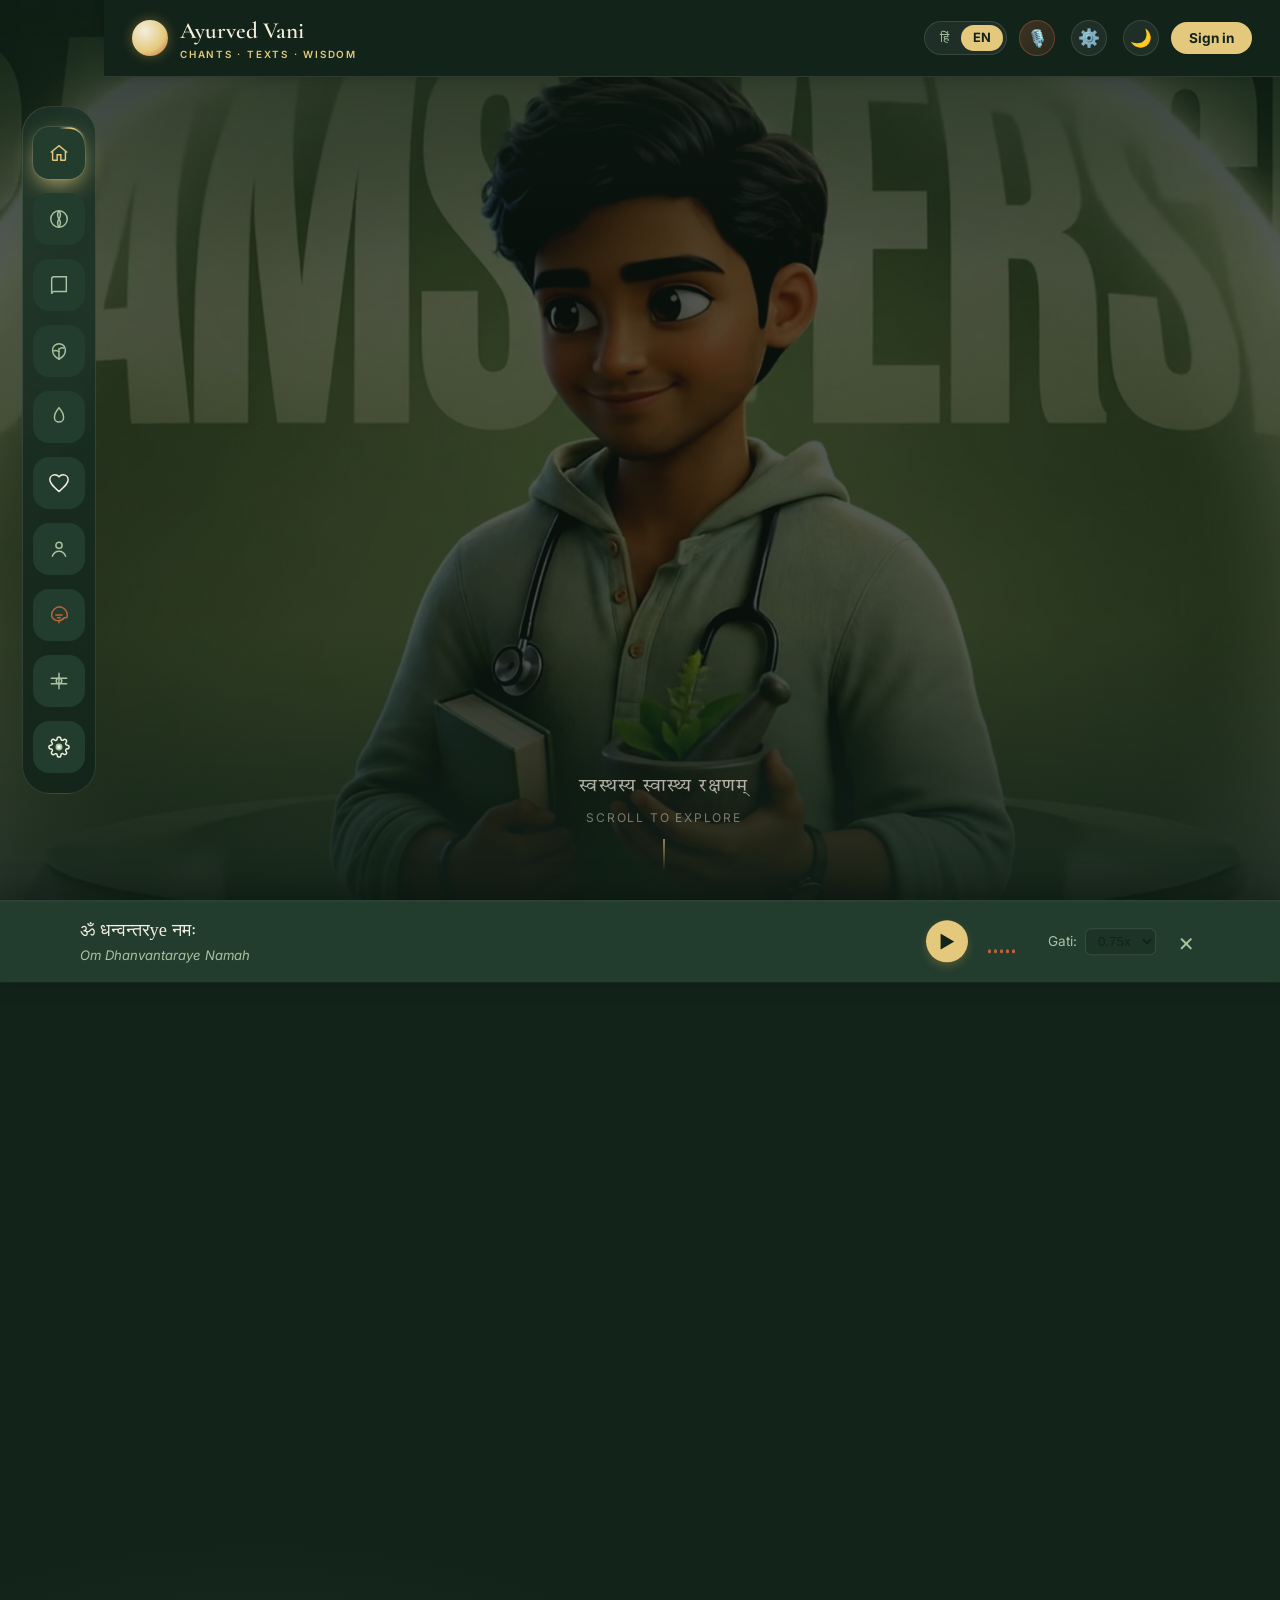
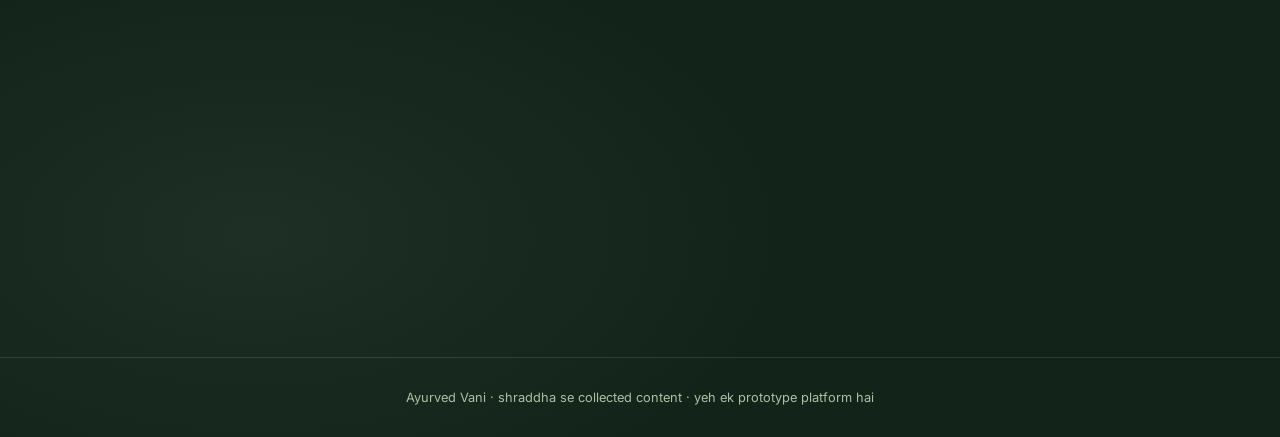
==== commit 331d80b8: "UI: Display exact status/rate limit messages in Study Mode word gloss card" ====
--- a/index.html
+++ b/index.html
@@ -2847,7 +2847,7 @@
   const words = data.word_meanings || [];
   const glossSrc = document.getElementById('studyGlossSource');
   if (words.length) {
-    glossSrc.textContent = 'via Gemini 2.5 Flash';
+    glossSrc.textContent = 'via Gemini 2.0 Flash';
     words.forEach(w => {
       const card = document.createElement('div');
       card.className = 'study-word-card';
@@ -2863,7 +2863,17 @@
     });
   } else {
     glossSrc.textContent = '';
-    wordGrid.innerHTML = '<span style="color:var(--ink-soft);font-size:13px;grid-column:1/-1">Word gloss unavailable (GEMINI_API_KEY not configured or local fallback active).</span>';
+    let msg = 'Word gloss unavailable.';
+    if (data.warning_message) {
+      if (data.warning_message.includes('429')) {
+        msg = '⏱ Google Gemini API Rate Limit Reached (HTTP 429). Please wait 1–2 minutes and click Analyse again.';
+      } else if (data.warning_message.includes('missing or empty')) {
+        msg = '🔑 GEMINI_API_KEY environment variable is not configured on Vercel.';
+      } else {
+        msg = data.warning_message;
+      }
+    }
+    wordGrid.innerHTML = `<span style="color:var(--gold);font-size:13px;grid-column:1/-1;padding:8px 0;line-height:1.6">${msg}</span>`;
   }
 
   // 6. Show warning if ambiguous
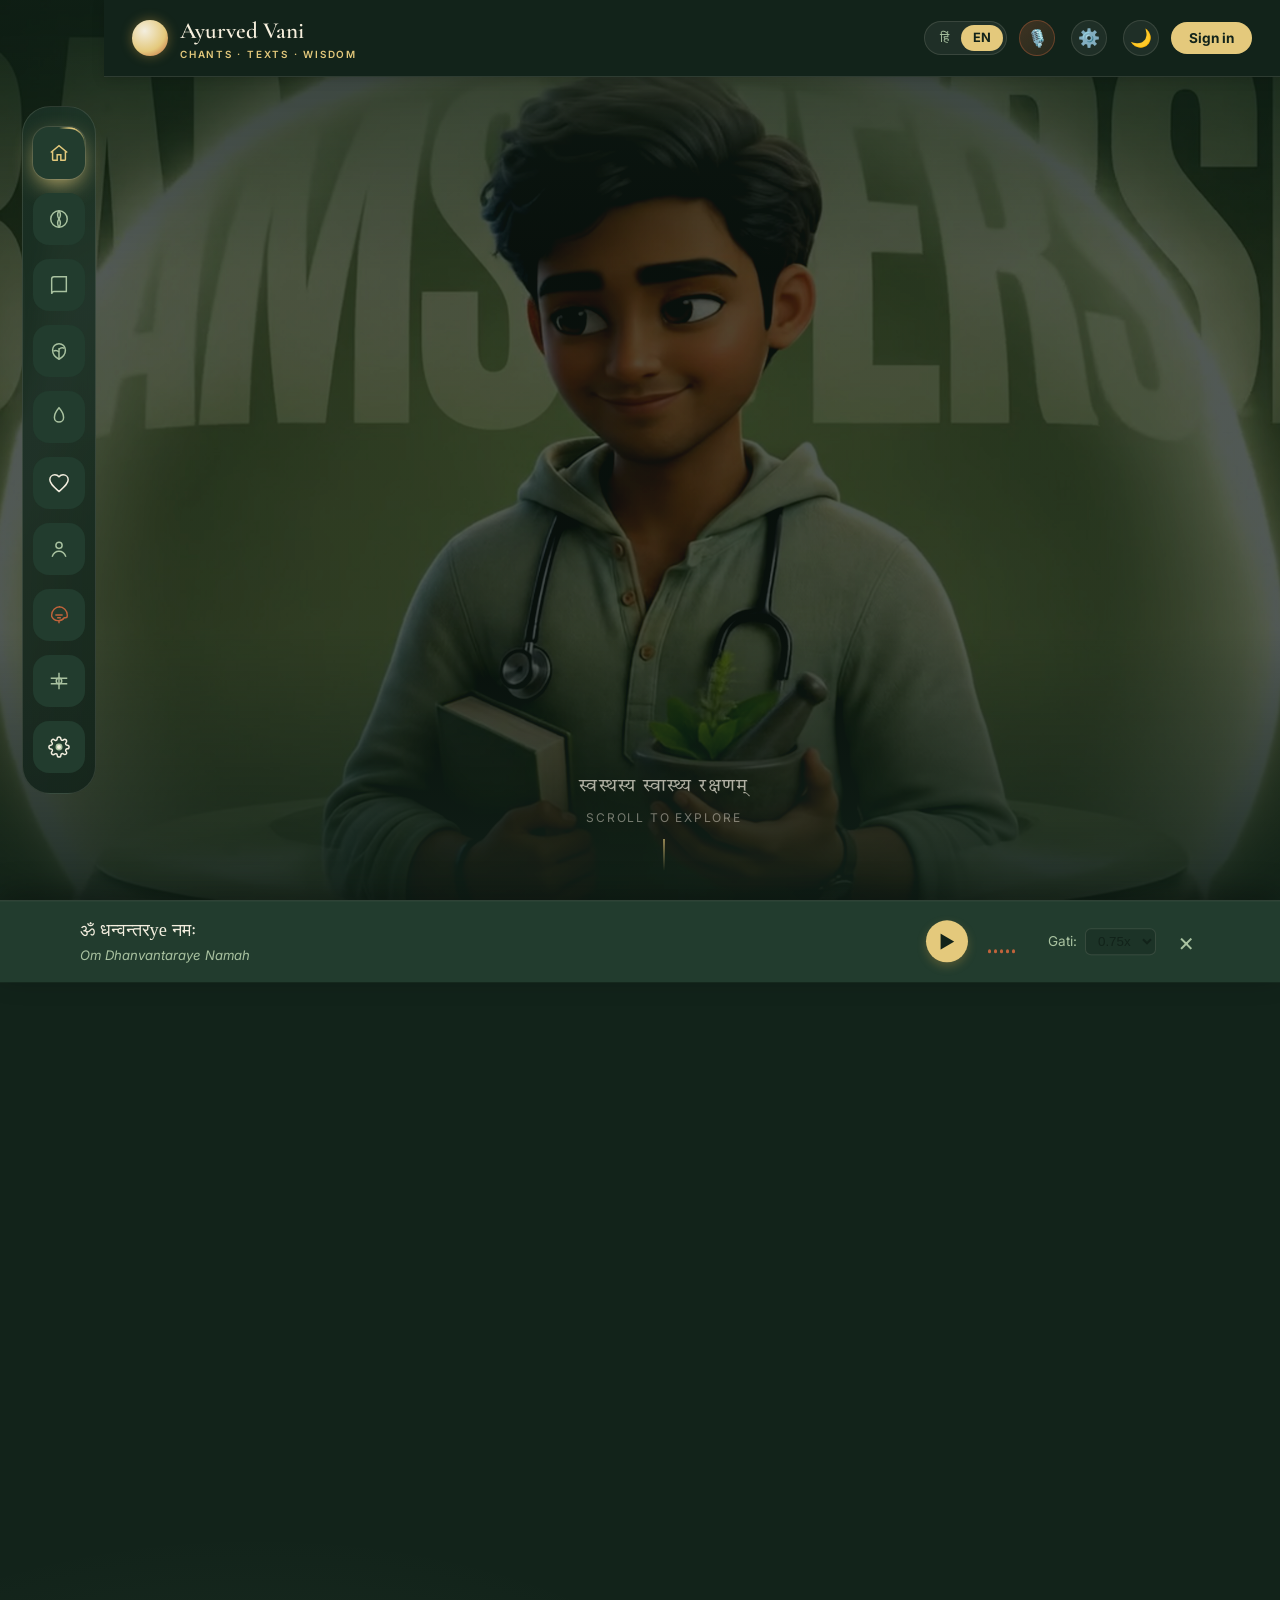
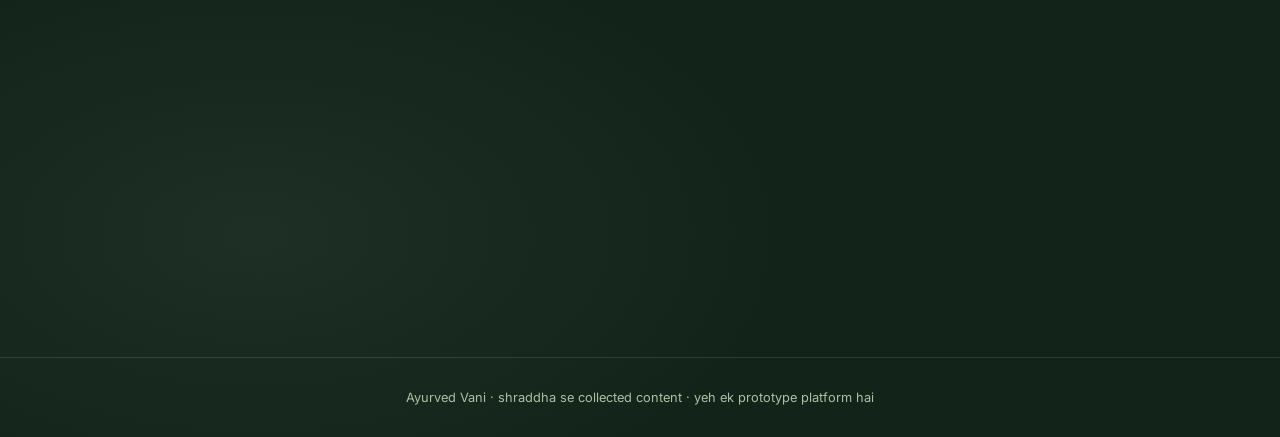
==== commit 79042c68: "Surface Gemini API's real error instead of a generic guessed message Reported: 'Rate Limit Reached (" ====
--- a/index.html
+++ b/index.html
@@ -2865,12 +2865,17 @@
     glossSrc.textContent = '';
     let msg = 'Word gloss unavailable.';
     if (data.warning_message) {
-      if (data.warning_message.includes('429')) {
-        msg = '⏱ Google Gemini API Rate Limit Reached (HTTP 429). Please wait 1–2 minutes and click Analyse again.';
-      } else if (data.warning_message.includes('missing or empty')) {
+      const wm = data.warning_message;
+      if (wm.includes('INVALID_KEY')) {
+        msg = '🔑 Gemini API key was rejected by Google — it may be invalid, the wrong type of credential, or missing access to the Generative Language API. Detail: ' + wm.replace(/^\d+\s*INVALID_KEY:\s*/, '');
+      } else if (wm.includes('RATE_LIMIT')) {
+        msg = '⏱ Google Gemini API rate limit/quota reached. Detail: ' + wm.replace(/^429\s*RATE_LIMIT:\s*/, '') + ' — please wait a bit and click Analyse again.';
+      } else if (wm.includes('MODEL_NOT_FOUND')) {
+        msg = '❓ The configured Gemini model is unavailable for this key/region. Detail: ' + wm.replace(/^404\s*MODEL_NOT_FOUND:\s*/, '');
+      } else if (wm.includes('missing or empty')) {
         msg = '🔑 GEMINI_API_KEY environment variable is not configured on Vercel.';
       } else {
-        msg = data.warning_message;
+        msg = wm;
       }
     }
     wordGrid.innerHTML = `<span style="color:var(--gold);font-size:13px;grid-column:1/-1;padding:8px 0;line-height:1.6">${msg}</span>`;
